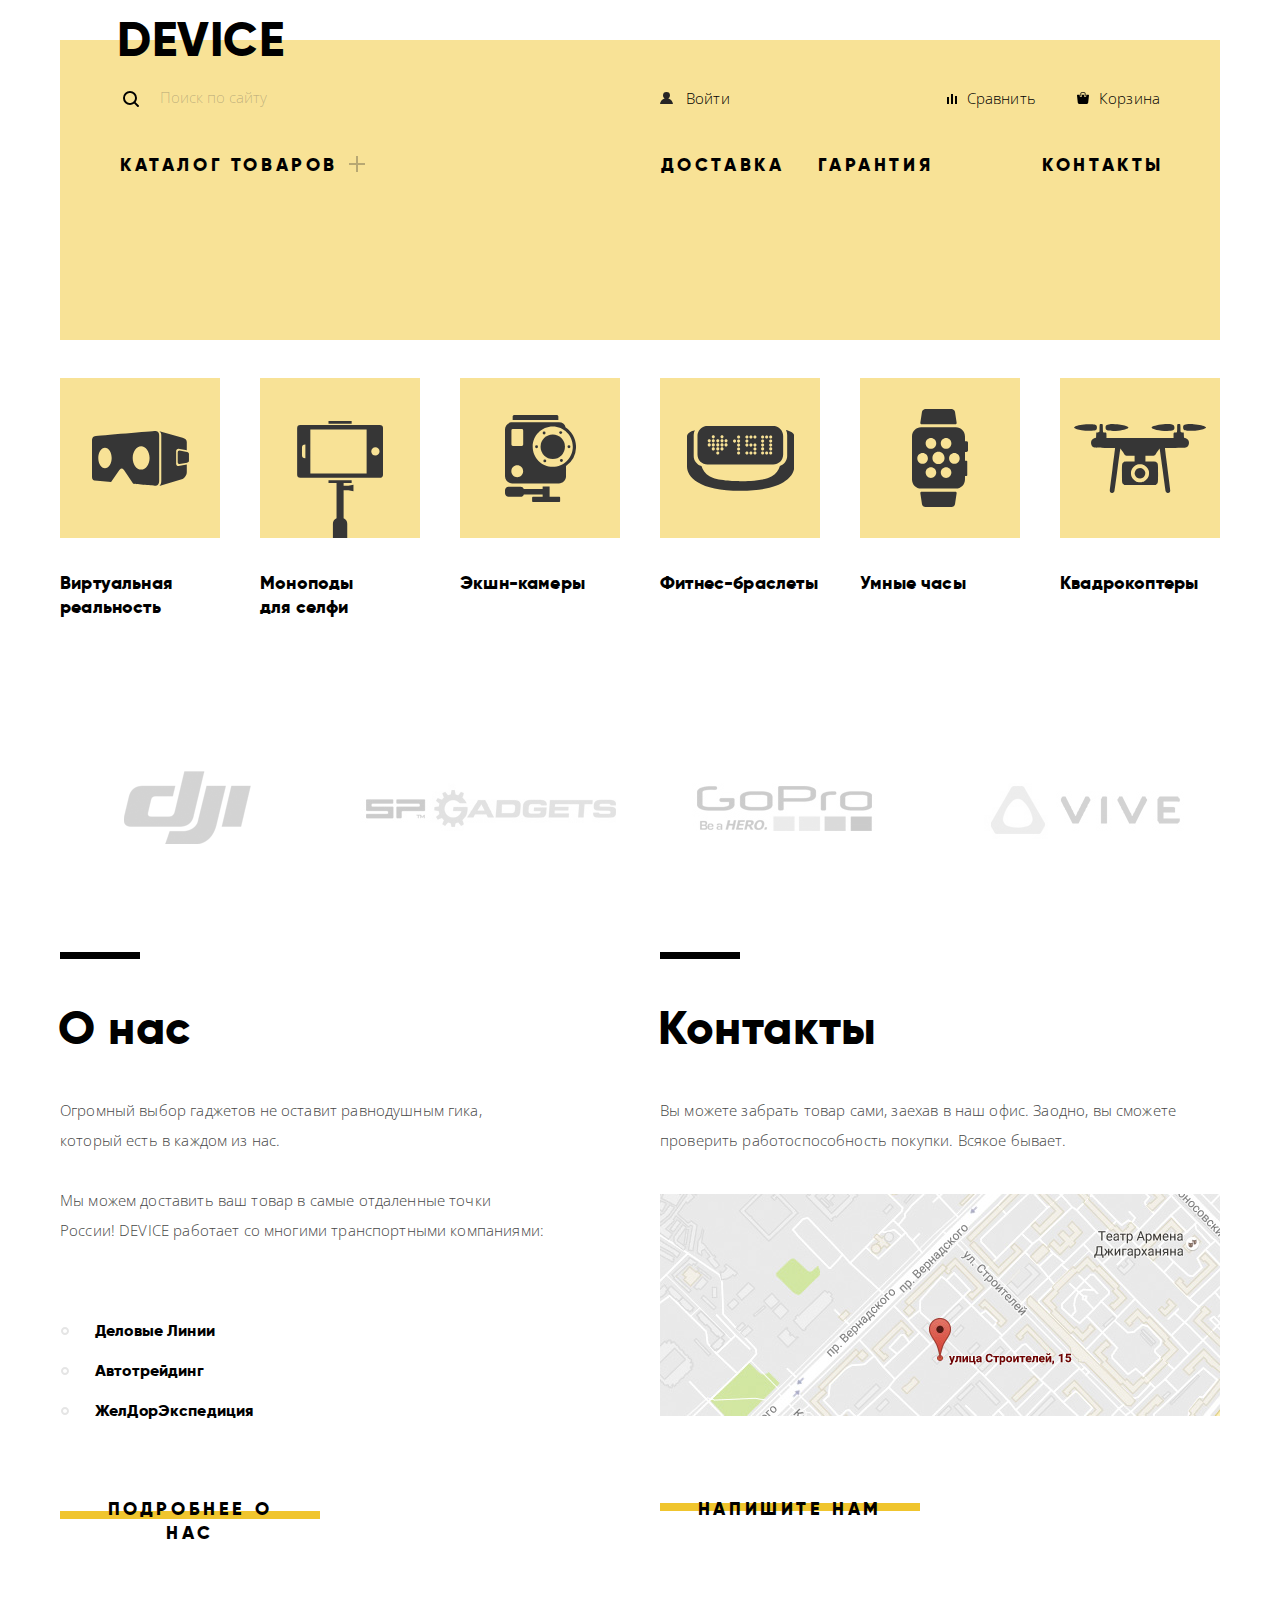
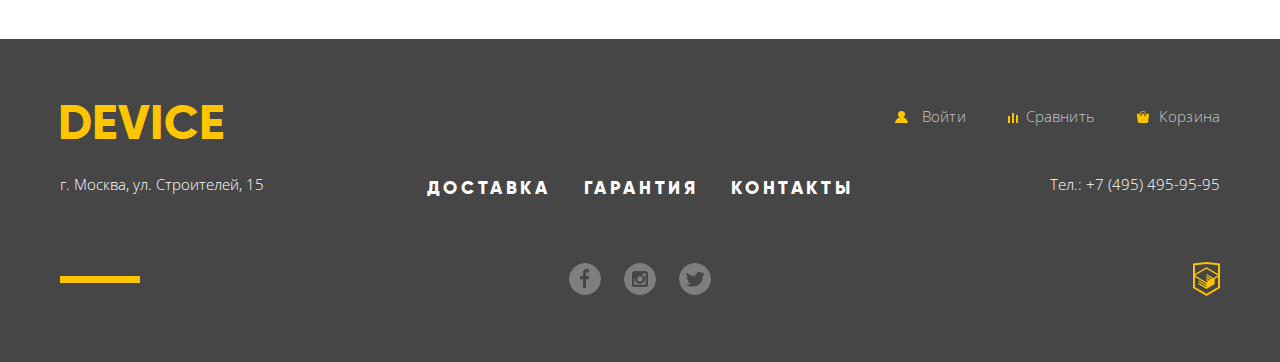
==== index.html @ 7d110e05 "Поправил комментарии + начал писать JS" ====
<!DOCTYPE html>
<html lang="ru">
<head>
	<meta charset="utf-8">
	<title>Интернет-магазин «Девайс»</title>
	<link href="https://fonts.googleapis.com/css?family=Open+Sans:300,400&amp;subset=cyrillic" rel="stylesheet">
	<link rel="stylesheet" href="css/normalize.css">
	<link rel="stylesheet" href="css/style.css">
</head>
<body>

	<header class="main-header container">
		<a class="logo-header">Device</a>
		<div class="user-columns">
			<form class="form-search" action="https://echo.htmlacademy.ru" method="get">
				<input class="user-search" type="text" placeholder="Поиск по сайту">
				<button class="button button-search" type="submit">Найти</button>
			</form>
			<ul class="user-navigation">
				<li><a class="log-in-header" href="#">Войти</a></li>
				<li><a class="compare-header" href="#">Сравнить</a></li>
				<li><a class="cart-header" href="#">Корзина</a></li>
			</ul>
		</div>
		<nav class="main-navigation">
			<ul class="site-navigation">
				<li class="site-navigation-catalog">
					<a class="catalog" href="#">Каталог товаров</a>
					<ul class="catalog-hidden">
						<li>
							<a href="#">Виртуальная реальность</a>
							<a href="inner.html">Моноподы для селфи</a>
							<a href="#">Экшн-камеры</a>
						</li>
						<li>
							<a href="#">Фитнес-браслеты</a>
							<a href="#">Умные часы</a>
						</li>
						<li><a href="#">Квадрокоптеры</a></li>
					</ul>
				</li>
				<li><a href="#">Доставка</a></li>
				<li><a href="#">Гарантия</a></li>
				<li><a href="#">Контакты</a></li>
			</ul>
		</nav>
	</header>

	<main class="container">
		<h1 class="visually-hidden">Интернет магазин «Девайс»</h1>
		<ul class="category-list">
			<li>
				<a class="category-link" href="#">
					<figure class="virtual-reality">
						<figcaption>Виртуальная реальность</figcaption>
					</figure>
				</a>
			</li>
			<li>
				<a class="category-link" href="inner.html">
					<figure class="monopods-for-selfie">
						<figcaption>Моноподы<br> для селфи</figcaption>
					</figure>
				</a>
			</li>
			<li>
				<a class="category-link" href="#">
					<figure class="action-cameras">
						<figcaption>Экшн-камеры</figcaption>
					</figure>
				</a>
			</li>
			<li>
				<a class="category-link" href="#">
					<figure class="fitness-bracelets">
						<figcaption>Фитнес-браслеты</figcaption>
					</figure>
				</a>
			</li>
			<li>
				<a class="category-link" href="#">
					<figure class="smart-watch">
						<figcaption>Умные часы</figcaption>
					</figure>
				</a>
			</li>
			<li>
				<a class="category-link" href="#">
					<figure class="quadcopters">
						<figcaption>Квадрокоптеры</figcaption>
					</figure>
				</a>
			</li>
		</ul>
		<ul class="brands-list">
			<li>
				<a href="https://www.dji.com/ru">
					<img src="img/logo-dji.png" alt="Китайская частная компания DJI" width="260" height="100">
				</a>
			</li>
			<li>
				<a href="http://www.sp-gadgets.com/">
					<img src="img/logo-sp-gadgets.png" alt="Магазин SP Gadgets" width="260" height="100">
				</a>
			</li>
			<li>
				<a href="https://gopro.ru/">
					<img src="img/logo-gopro.png" alt="Fмериканская компания GoPro" width="260" height="100">
				</a>
			</li>
			<li>
				<a href="https://www.vive.com/ru/">
					<img src="img/logo-vive.png" alt="Vive - виртуальная реальность нового поколения" width="260" height="100">
				</a>
			</li>
		</ul>
		<section class="information-us">
			<h2 class="visually-hidden">Информация о нас</h2>
			<section class="about-us">
				<h2>О нас</h2>
				<p>Огромный выбор гаджетов не оставит равнодушным гика, который есть в каждом из нас.</p>
				<p>Мы можем доставить ваш товар в самые отдаленные точки России! DEVICE работает со многими транспортными компаниями:</p>
				<ul class="about-us-list">
					<li>Деловые Линии</li>
					<li>Автотрейдинг</li>
					<li>ЖелДорЭкспедиция</li>
				</ul>
				<a class="button button-yellow button-more-us" href="#">Подробнее о нас</a>
			</section>
			<section class="contacts">
				<h2>Контакты</h2>
				<p>Вы можете забрать товар сами, заехав в наш офис. Заодно, вы сможете проверить работоспособность покупки. Всякое бывает.</p>
				<a class="map-contacts" href="#">
					<img src="img/map.jpg" alt="Офис компании по адресу ул. Строителей 15, Москва" width="560" height="222">
				</a>
				<a class="button button-yellow button-write-us" href="#">Напишите нам</a>
			</section>
		</section>
	</main>

	<footer class="main-footer">
		<div class="container">
			<a class="logo-footer">Device</a>
			<ul class="user-navigation-footer">
				<li><a class="log-in-footer" href="#">Войти</a></li>
				<li><a class="compare-footer" href="#">Сравнить</a></li>
				<li><a class="cart-footer" href="#">Корзина</a></li>
			</ul>
			<address class="address">г. Москва, ул. Строителей, 15</address>
			<ul class="navigation-footer">
				<li><a href="#">Доставка</a></li>
				<li><a href="#">Гарантия</a></li>
				<li><a href="#">Контакты</a></li>
			</ul>
			<a class="phone" href="tel:+74954959595">Тел.: +7 (495) 495-95-95</a>
			<ul class="social-footer">
				<li><a class="social-button social-button-facebook" href="#" target="_blank" aria-label="Фейсбук"></a></li>
				<li><a class="social-button social-button-instagram" href="#" target="_blank" aria-label="Инстаграмм"></a></li>
				<li><a class="social-button social-button-twitter" href="#" target="_blank" aria-label="Твиттер"></a></li>
			</ul>
			<a class="developed-by" href="https://htmlacademy.ru/intensive/htmlcss" aria-label="HTML Academy" target="_blank"></a>
		</div>
	</footer>

	<section class="modal modal-write-us">
		<h2 class="visually-hidden">Форма обратной связи</h2>
		<form class="form-write-us" action="https://echo.htmlacademy.ru" method="post" >
			<p class="name-info">
				<label for="user-name">Ваше имя:</label>
				<input type="text" id="user-name" name="name" placeholder="Имя Фамилия">
			</p>
			<p class="email-info">
				<label for="user-email">Ваш e-mail:</label>
				<input type="email" id="user-email" name="email" placeholder="email@example.com">
			</p>
			<p class="text-info">
				<label for="user-text">Текст письма:</label>
				<textarea id="user-text" name="text" placeholder="В свободной форме"></textarea>
			</p>
			<button class="button button-yellow button-send-us" type="submit">Отправить</button>
			<button class="modal-close" aria-label="Закрыть форму обратной связи" type="button"></button>
		</form>
	</section>

	<section class="modal modal-map">
		<h2 class="visually-hidden">Как до нас добраться</h2>
		<img src="img/map-big.jpg" alt="Офис компании по адресу ул. Строителей 15, Москва" width="960" height="559">
		<button class="modal-close" type="button">Закрыть</button>
	</section>

	<script src="js/script.js"></script>

</body>
</html>
---- css/style.css ----
@font-face {
	font-family: "Gilroy Extra Bold";
	src: url("../font/gilroyextrabold-webfont.woff2") format("woff2"),
		 url("../font/gilroyextrabold-webfont.woff") format("woff");
	font-weight: normal;
	font-style: normal;
}

@font-face {
	font-family: "Gilroy Light";
	src: url("../font/gilroylight-webfont.woff2") format("woff2"),
		 url("../font/gilroylight-webfont.woff") format("woff");
	font-weight: normal;
	font-style: normal;
}

body {
	margin: 0;
	padding: 0;

	font-weight: 300;
	font-size: 15px;
	line-height: 30px;
	font-family: "Open Sans", "Arial", sans-serif;
	letter-spacing: 0.15px;
	color: #464646;

	background-color: #ffffff;
}

a {
	text-decoration: none;
}

img {
	max-width: 100%;
	height: auto;
}

.visually-hidden:not(:focus):not(:active),
input[type="checkbox"].visually-hidden,
input[type="radio"].visually-hidden {
	position: absolute;

	width: 1px;
	height: 1px;
	margin: -1px;
	border: 0;
	padding: 0;

	white-space: nowrap;

	clip-path: inset(100%);
	clip: rect(0 0 0 0);
	overflow: hidden;
}

.button {
	font: inherit;

	border: none;
}

.container {
	width: 1160px;
	margin: 0 auto;
}

/*----------modal-write-us, modal-map------------------------------*/

.modal {
	position: fixed;

	box-shadow: 0 10px 20px rgba(4, 6, 6, .2);
}

.modal-write-us {
	top: 50%;
	left: 50%;

	display: none;
	width: 760px;
	padding: 93px 100px 77px 100px;

	background-color: #ffffff;

	transform: translate(-50%, -50%);
}

.modal-map {
	top: 50%;
	left: 50%;

	display: none;
	width: 960px;
	height: 559px;

	transform: translate(-50%, -50%);
}

.modal-show {
	display: block;
}

.modal-map img {
	display: block;
}

.modal-close {
	position: absolute;
	top: 22px;
	right: 22px;

	width: 55px;
	height: 55px;
	padding: 0;

	font-size: 0;

	border: none;
	border-radius: 50%;
	background-color: #f0c52e;
	cursor: pointer;
	opacity: .5;
}

.modal-close:hover {
	opacity: 1;
}

.modal-close:active {
	opacity: .3;
}

.modal-close::after,
.modal-close::before {
	content: "";
	position: absolute;
	top: 27px;
	left: 12px;

	width: 30px;
	height: 2px;

	background-color: #ffffff;
}

.modal-close::after {
	transform: rotate(45deg);
}

.modal-close::before {
	transform: rotate(-45deg);
}

.form-write-us {
	display: flex;
	justify-content: space-between;
	flex-wrap: wrap;
}

.form-write-us label {
	margin-bottom: 7px;

	font-size: 18px;
	line-height: 24px;
	font-family: "Gilroy Extra Bold", "Arial", sans-serif;
	color: #000000;
}

.form-write-us p {
	display: flex;
	flex-direction: column;
}

.form-write-us input {
	width: 360px;
	padding: 16px 20px;

	box-sizing: border-box;
}

.name-info {
	margin: 0;
	margin-bottom: 33px;
}

.email-info {
	margin: 0;
}

.text-info {
	width: 100%;
	margin: 0;
	margin-bottom: 42px;
}

.form-write-us textarea {
	height: 156px;
	padding: 15px 20px;
	box-sizing: border-box;
}

.form-write-us input,
.form-write-us textarea {
	font: inherit;
	font-weight: 400;
	font-size: 14px;
	line-height: 18px;
	color: rgba(70, 70, 70, 1);

	border: none;
	background-color: #f2f2f2;
}

.form-write-us input::placeholder,
.form-write-us textarea::placeholder { /* Chrome, Firefox, Opera, Safari 10.1+ */
	font-weight: 400;
	color: rgba(70, 70, 70, .4);

	opacity: 1; /* Firefox */
}

.form-write-us input:-ms-input-placeholder,
.form-write-us textarea:-ms-input-placeholder { /* IE 10-11 */
	font-weight: 400;
	color: rgba(70, 70, 70, .4);
}

.form-write-us input::-ms-input-placeholder,
.form-write-us textarea::-ms-input-placeholder { /* Microsoft Edge */
	font-weight: 400;
	color: rgba(70, 70, 70, .4);
}

.button-send-us {
	width: 200px;
	padding: 8px 25px;

	cursor: pointer;
}


/*----------Header------------------------------*/

.main-header {
	position: relative;

	margin-top: 40px;
	margin-bottom: 38px;
    padding: 33px 60px 143px 60px;
	box-sizing: border-box;

	background-color: #f8e296;
}

.logo-header {
	position: absolute;
	left: 57px;
	top: -24px;

	font-size: 48px;
	line-height: 48px;
	font-family: "Gilroy Extra Bold", "Arial", sans-serif;
	letter-spacing: 0.6px;
	text-transform: uppercase;
	color: #000000;
}

.inner-logo-header:hover {
	color: rgba(0, 0, 0, .6);
}

.inner-logo-header:focus {
	color: rgba(0, 0, 0, .3);
}

.user-columns {
	display: flex;
	justify-content: space-between;
	align-items: flex-start;
	margin-bottom: 30px;
}

.user-navigation {
	display: flex;
	align-self: center;
	width: 500px;
	margin: 0;
	padding: 0;

	color: #000000;
	list-style: none;
}

.user-navigation-profile {
	display: flex;
}

.user-navigation a {
	position: relative;

	color: #000000;
}

.user-navigation a:hover {
	opacity: .6;
}

.user-navigation a:active,
.user-navigation a:focus {
	opacity: .3;
}

.user-navigation > li:nth-child(1) {
	margin-right: auto;
}

.user-navigation > li:nth-child(2) {
	margin-right: 41px;
	margin-left: 40px;
}

.log-in-header,
.user-name-header {
	padding-left: 26px;
}

.compare-header {
	padding-left: 20px;
}

.cart-header {
	padding-left: 22px;
}

.log-in-header::before,
.user-name-header::before {
	content: "";
	position: absolute;
	top: 4px;
	left: 0px;

	width: 13px;
	height: 12px;

	background-image: url(../img/icon-user.svg);
	background-repeat: no-repeat;
	background-position: center;
}

.user-name-header::before {
	top: 9px;
}

.compare-header::before {
	content: "";
	position: absolute;
	top: 6px;
	left: 0;

	width: 10px;
	height: 10px;

	background-image: url(../img/icon-compare.svg);
	background-repeat: no-repeat;
	background-position: center;
}

.cart-header::before {
	content: "";
	position: absolute;
	top: 4px;
	left: 0;

	width: 12px;
	height: 12px;

	background-image: url(../img/icon-cart.svg);
	background-repeat: no-repeat;
	background-position: center;
}

.form-search {
	position: relative;

	display: flex;
	min-height: 50px;
}

.form-search::before {
	content: "";
	position: absolute;
	top: 18px;
	left: 3px;

	width: 16px;
	height: 16px;

	background-image: url("../img/icon-search.svg");
	background-repeat: no-repeat;
	background-position: center;
}

.user-search {
	width: 355px;
	padding-left: 40px;
	padding-right: 20px;
	box-sizing: border-box;

	font: inherit;
	color: rgba(70, 70, 70, 1);

	border: none;
	border-bottom: 2px solid #f8e296;
	background-color: transparent;
}

.user-search::placeholder { /* Chrome, Firefox, Opera, Safari 10.1+ */
	color: rgba(70, 70, 70, .3);

	opacity: 1; /* Firefox */
}

.user-search:-ms-input-placeholder { /* IE 10-11 */
	color: rgba(70, 70, 70, .3);
}

.user-search::-ms-input-placeholder { /* Microsoft Edge */
	color: rgba(70, 70, 70, .3);
}

.user-search:hover::placeholder { /* Chrome, Firefox, Opera, Safari 10.1+ */
	color: rgba(70, 70, 70, .6);
}

.user-search:hover:-ms-input-placeholder { /* IE 10-11 */
	color: rgba(70, 70, 70, .6);
}

.user-search:hover::-ms-input-placeholder { /* Microsoft Edge */
	color: rgba(70, 70, 70, .6);
}

.button-search {
	display: none;
	padding: 8px 19px;

	color: #000000;

	background-color: transparent;
	border: 2px solid #000000;
	cursor: pointer;
}

.button-search:hover {
	color: #ffffff;

	background-color: #000000;
}

.button-search:focus {
	color: rgba(255, 255, 255, .3);

	background-color: #000000;
}

.button-search:active {
	display: block;
}

.user-search:focus {
	border-bottom: 2px solid #000000;
	outline: none;
}

.user-search:focus + .button-search {
	display: block;
}

.user-navigation .log-out-header {
	margin-left: 15px;

	color: rgba(0, 0, 0, .3);
}

/*	В стайл-гайде небыло описания взаимодействия с этой кнопкой.
Сам добавил. Уверен, в боевой ситуации дизайнер поддержал бы.	*/

.user-navigation .log-out-header:hover {
	color: rgba(0, 0, 0, .6);
}

.user-navigation .log-out-header:focus {
	color: rgba(0, 0, 0, .1);
}

.button-yellow {
	position: relative;

	font-size: 18px;
	line-height: 24px;
	font-family: "Gilroy Extra Bold", "Arial", sans-serif;
	color: #000000;
	letter-spacing: 3.6px;
	text-transform: uppercase;
	text-align: center;

	background-color: transparent;
}

.button-yellow::before {
	content: "";
	position: absolute;
	top: 35%;
	left: 0;
	z-index: -1;

	width: 100%;
	height: 8px;

	background-color: #f0c52e;

	transition: .3s;
}

.button-yellow:hover::before {
	top: 0;

	height: 100%;
}

.button-yellow:active {
	color: rgba(0, 0, 0, .3);
}

.site-navigation {
	display: flex;
	margin: 0;
	padding: 0;

	font-size: 18px;
	line-height: 24px;
	font-family: "Gilroy Extra Bold", "Arial", sans-serif;
	letter-spacing: 3.6px;
	text-transform: uppercase;
	color: #000000;
	list-style: none;
}

.button-more-us,
.button-write-us {
	display: block;
	width: 220px;
	padding: 8px 20px;
}

.site-navigation > li:nth-child(1) {
	margin-right: auto;
	padding-bottom: 20px;
}

.site-navigation > li:nth-child(2) {
	margin-right: 34px;
}

.site-navigation > li:nth-child(3) {
	margin-right: 109px;
}

.site-navigation .catalog {
	position: relative;

	padding-right: 35px;
}

.site-navigation .catalog::after {
	content: "";
	position: absolute;
	top: 1px;
	right: 8px;

	width: 16px;
	height: 16px;

	background-image: url(../img/icon-plus.svg);
	background-repeat: no-repeat;
	background-position: center;
	opacity: .3;
}

.site-navigation > li:nth-child(4) {
	margin-right: -4px;
}

.site-navigation a {
	color: #000000;
}

.site-navigation a:hover {
	color: rgba(0, 0, 0, .6);
}

.site-navigation a:active,
.site-navigation a:focus {
	color: rgba(0, 0, 0, .3);
}

.catalog-hidden {
	position: absolute;
	right: 0;
	left: 0;
	bottom: 0;
	z-index: 1;

	display: none;
	flex-wrap: wrap;
	margin: 0;
	padding: 0;
	padding-left: 60px;
	padding-right: 60px;
	padding-bottom: 35px;

	font-weight: 300;
	font-size: 15px;
	line-height: 36px;
	font-family: "Open Sans", "Arial", sans-serif;
	text-transform: none;
	letter-spacing: 0.15px;
	color: #000000;
	list-style: none;
}

.site-navigation-catalog:hover .catalog-hidden {
	display: flex;

	background-color: #f7e296;
}

.catalog-hidden a {
	color: #000000;
}

.catalog-hidden a:hover {
	color: rgba(0, 0, 0, .6);
}

.catalog-hidden .catalog-current:hover {
	color: inherit;
}

.catalog-hidden a:focus {
	color: rgba(0, 0, 0, .3);
}

.catalog-hidden > li {
	display: flex;
	flex-direction: column;
}

.catalog-hidden > li:not(:last-child) {
	margin-right: 60px;
}

.catalog-hidden > li:nth-child(2) {
	margin-right: 75px;
}

.inner-page .main-header {
	padding-bottom: 29px;
}

.inner-page .catalog-hidden {
	bottom: -114px;
}

/*----------Footer------------------------------*/

.main-footer {
	padding-top: 62px;
	padding-bottom: 57px;

	background-color: #464646;
}

.main-footer .container {
	display: flex;
	justify-content: space-between;
	flex-wrap: wrap;
}

.logo-footer {
	position: relative;
	top: -2px;
	left: -2px;

	margin-bottom: 20px;

	font-size: 48px;
	line-height: 48px;
	font-family: "Gilroy Extra Bold", "Arial", sans-serif;
	letter-spacing: 0.48px;
	text-transform: uppercase;
	color: #ffc600;
}

.inner-logo-footer:hover {
	color: rgba(255, 198, 0, .6);
}

.inner-logo-footer:focus {
	color: rgba(255, 198, 0, .3);
}

.address {
	width: 340px;
	margin-bottom: 54px;

	font-style: normal;
	letter-spacing: normal;
	color: #ffffff;
}

.navigation-footer {
	display: flex;
	align-items: flex-end;
	justify-content: center;
	flex-wrap: wrap;
	width: 470px;
	margin: 0;
	padding: 0;
	margin-bottom: 53px;

	font-size: 18px;
	line-height: 24px;
	font-family: "Gilroy Extra Bold", "Arial", sans-serif;
	letter-spacing: 3.6px;
	text-transform: uppercase;
	color: #ffffff;
	list-style: none;
}

.navigation-footer > li:not(:last-child) {
	margin-right: 33px;
}

.navigation-footer a {
	color: #ffffff;
}

.navigation-footer a:hover {
	color: rgba(255, 255, 255, .6);
}

.navigation-footer a:focus {
	color: rgba(255, 255, 255, .3);
}

.user-navigation-footer {
	display: flex;
	justify-content: flex-end;
	flex-wrap: wrap;
	width: 950px;
	margin: 0;
	padding: 0;

	color: rgba(255, 255, 255, .7);
	list-style: none;
}

.log-in-footer,
.user-name-footer {
	padding-left: 27px;
}

.compare-footer {
	padding-left: 18px;
}

.cart-footer {
	padding-left: 22px;
}

.log-in-footer::before,
.user-name-footer::before {
	content: "";
	position: absolute;
	top: 5px;
	left: 0px;

	width: 13px;
	height: 12px;

	background-image: url(../img/icon-user-footer.svg);
	background-repeat: no-repeat;
	background-position: center;
}

.compare-footer::before {
	content: "";
	position: absolute;
	top: 7px;
	left: 0;

	width: 10px;
	height: 10px;

	background-image: url(../img/icon-compare-footer.svg);
	background-repeat: no-repeat;
	background-position: center;
}

.cart-footer::before {
	content: "";
	position: absolute;
	top: 5px;
	left: 0;

	width: 12px;
	height: 12px;

	background-image: url(../img/icon-cart-footer.svg);
	background-repeat: no-repeat;
	background-position: center;
}

.user-navigation-footer a {
	position: relative;

	color: rgba(255, 255, 255, .7);
}

.user-navigation-footer a:hover {
	color: rgba(255, 255, 255, 1);
}

.user-navigation-footer a:hover::before {
	opacity: .6;
}

.user-navigation-footer a:active,
.user-navigation-footer a:focus {
	opacity: .3;
}

.user-navigation-footer .log-out-footer {
	margin-left: 15px;

	color: rgba(255, 255, 255, .3);
}

.user-navigation-footer > li:not(:last-child) {
	margin-right: 42px;
}

/*	В стайл-гайде небыло описания взаимодействия с этой кнопкой.
Сам добавил. Уверен, в боевой ситуации дизайнер поддержал бы.	*/

.user-navigation-footer .log-out-footer:hover {
	color: rgba(255, 255, 255, .6);
}

.user-navigation-footer .log-out-footer:focus {
	color: rgba(255, 255, 255, .1);
}

.phone {
	width: 340px;

	text-align: right;
	letter-spacing: normal;
	color: #ffffff;
}

.social-line-footer {
	position: relative;

	display: flex;
	align-items: center;
}

.main-footer .container::after {
	content: "";

	align-self: center;
	order: 1;

	width: 80px;
	height: 7px;

	background-color: #ffc600;
}

.social-footer {
	display: flex;
	flex-wrap: wrap;
	order: 2;
	width: 142px;
	margin: 0;
	padding: 0;
	margin-top: 10px;

	list-style: none;
}

.social-footer > li {
	margin-bottom: 10px;
}

.social-footer > li:not(:nth-child(3n)) {
	margin-right: 23px;
}

.social-button {
	display: block;
	width: 32px;
	height: 32px;

	background-repeat: no-repeat;
	border-radius: 50%;
	opacity: .3;
}

.social-button-facebook {
	background-image: url(../img/icon-facebook.svg);
}

.social-button-instagram {
	background-image: url(../img/icon-instagram.svg);
}

.social-button-twitter {
	background-image: url(../img/icon-twitter.svg);
}

.social-button:hover {
	opacity: .6;
}

.social-button:focus {
	border-radius: 50%;
	opacity: .1;
}

.developed-by {
	display: block;
	order: 2;
	width: 80px;

	background-image: url(../img/icon-logo-html.svg);
	background-repeat: no-repeat;
	background-position: right center;
}

.developed-by:hover {
	opacity: .6;
}

.developed-by:focus {
	opacity: .3;
}

/*----------Main------------------------------*/

.information-us {
	display: flex;
	justify-content: space-between;
	padding-bottom: 86px;
}

.page-title {
	margin: 0;
	margin-bottom: 23px;
	margin-left: 59px;
	margin-right: 59px;

	font-size: 47px;
	line-height: 48px;
	font-family: "Gilroy Extra Bold", "Arial", sans-serif;
	letter-spacing: 0.65px;
	color: #000000;
}

.breadcrumbs {
	display: flex;
	flex-wrap: wrap;
	margin: 0;
	padding: 0;
	margin-bottom: 45px;
	margin-left: 60px;
	margin-right: 60px;

	font-size: 14px;
	line-height: 24px;
	font-family: "Open Sans", "Arial", sans-serif;
	letter-spacing: 0.14px;
	color: rgba(0, 0, 0, .3);
	list-style: none;
}

.breadcrumbs > li:not(:last-child) {
	position: relative;

	margin-right: 37px;
}

.breadcrumbs > li:not(:last-child)::after {
	content: "";
	position: absolute;
	top: 9px;
	right: -19px;

	width: 4px;
	height: 4px;

	border-top: 1px solid rgb(22, 22, 22);
	border-right: 1px solid rgb(22, 22, 22);

	transform: rotate(45deg);
}

.breadcrumbs a {
	color: rgba(0, 0, 0, .3);
}

.breadcrumbs a:hover {
	color: rgba(0, 0, 0, .6);
}

.breadcrumbs a:focus {
	color: rgba(0, 0, 0, .1);
}

.catalog-columns {
	display: flex;
	justify-content: space-between;
}

.filter {
	width: 200px;
	margin-left: 59px;
}

.catalog-items {
	width: 760px;
}

.information-us h2 {
	font-size: 47px;
	line-height: 48px;
	font-family: "Gilroy Extra Bold", "Arial", sans-serif;
	letter-spacing: 0.6px;
	color: #000000;
}

.about-us {
	width: 485px;
}

.about-us > h2,
.contacts > h2 {
	position: relative;
	left: -2px;

	margin: 0;
	margin-bottom: 42px;
}

.about-us > h2::before,
.contacts > h2::before {
	content: "";
	position: absolute;
	top: -53px;
	left: 2px;

	width: 80px;
	height: 7px;

	background-color: #000000;
}

.about-us > p {
	margin: 0;
	margin-bottom: 30px;
}

.about-us-list {
	margin: 0;
	padding: 0;
	margin: 66px 0 58px 35px;

	font-size: 16px;
	line-height: 40px;
	font-family: "Gilroy Extra Bold", "Arial", sans-serif;
	color: #000000;
	list-style: none;
}

.about-us-list > li {
	position: relative;
}

.about-us-list > li::before {
	content: "";
	position: absolute;
	top: 16px;
	left: -34px;

	width: 8px;
	height: 8px;

	background-image: url(../img/icon-list-type.svg);
	background-repeat: no-repeat;
	background-position: center;
}

.about-us-list a {
	color: #000000;
}

.about-us-list a:hover {
	color: rgba(0, 0, 0, .6);
}

.about-us-list a:focus {
	color: rgba(0, 0, 0, .3);
}

.contacts {
	width: 560px;
}

.contacts > p {
	margin: 0;
	margin-bottom: 39px;
}


.map-contacts {
	display: block;
	margin-bottom: 64px;
}

.filter-color {
	position: relative;

	margin: 0;
	padding: 0;
	margin-bottom: 43px;

	border: none;
}

.filter-color ul {
	margin: 0;
	padding: 0;
	margin-left: -1px;

	list-style: none;
}

.filter-input + label {
	position: relative;

	cursor: pointer;
	user-select: none;
}

.filter-input:focus + label::before {
	outline: thin dotted;
	outline: 5px auto -webkit-focus-ring-color;
}

.filter-input-checkbox + label::before {
	content: "";
	position: absolute;
	top: -2px;
	left: 0px;

	width: 27px;
	height: 23px;

	background-image: url(../img/icon-checkbox-off.svg);
	background-repeat: no-repeat;
	background-position: left center;
}

.filter-input-checkbox:hover + label::before {
	opacity: .6;
}

.filter-input-checkbox:checked + label::before {
	background-image: url(../img/icon-checkbox-on.svg);
}

.filter-input-checkbox:active + label::before {
	background-image: url(../img/icon-checkbox-on.svg);
	opacity: 1;
}

.filter-input-radio + label::before {
	content: "";
	position: absolute;
	top: -4px;
	left: -1px;

	width: 25px;
	height: 25px;
	box-sizing: border-box;

	border: 4px solid #000000;
	border-radius: 50%;
}

.filter-input-radio + label::after {
	content: "";
	position: absolute;
	top: 4px;
	left: 7px;

	width: 9px;
	height: 9px;

	border-radius: 50%;
}

.filter-input-radio:checked + label::after {
	background-color: #000000;
	opacity: 1;
}

.filter-input-radio:hover + label::before,
.filter-input-radio:hover + label::after {
	opacity: .6;
}

.filter-input-radio:active + label::before {
	opacity: 1;
}

.filter-input-radio:active + label::after {
	background-color: #000000;
	opacity: 1;
}

.filter-input:disabled + label::before {
	opacity: .25;
}

.filter-input:disabled + label {
	color: #a6a6a6;
}

.filter-bluetooth {
	position: relative;
	margin: 0;
	padding: 0;
	margin-bottom: 32px;

	border: none;
}

.filter-bluetooth ul {
	margin: 0;
	padding: 0;

	list-style: none;
}

.filter-color legend,
.filter-bluetooth legend {
	margin-bottom: 18px;

	font-size: 18px;
	line-height: 24px;
	font-family: "Gilroy Extra Bold", "Arial", sans-serif;
	letter-spacing: 0.18px;
	color: #000000;
}

.filter-color label,
.filter-bluetooth label {
	padding-left: 40px;

	font-size: 14px;
	line-height: 40px;
	letter-spacing: 0.18px;
	color: #000000;
}

.filter-color::before,
.filter-bluetooth::before {
	content: "";
	position: absolute;
	top: -12px;

	width: 100%;
	height: 2px;

	background-color: #000000;
}

.button-show-filter {
	width: 100%;
	padding: 8px 0;

	cursor: pointer;
}

.catalog-list {
	display: flex;
	flex-wrap: wrap;
	margin: 0;
	padding: 0;

	list-style: none;
}

.catalog-list > li {
	position: relative;

	width: 360px;
	margin-right: 40px;
	margin-bottom: 46px;
}

.catalog-list > li:nth-child(2n) {
	margin-right: 0;
}

.catalog-details {
	display: flex;
	justify-content: space-between;
	margin: 0;
}

.catalog-details a {
	width: 260px;

	font-size: 18px;
	line-height: 24px;
	font-family: "Gilroy Extra Bold", "Arial", sans-serif;
	letter-spacing: 0.18px;
	color: #000000;
}

.catalog-details span {
	font-size: 16px;
	line-height: 24px;
	font-family: "Gilroy Light", "Arial", sans-serif;
	letter-spacing: 0.16px;
	color: #464646;
	text-align: right;
}

.catalog-item-image {
	position: relative;

	margin: 0;
	margin-bottom: 32px;
}

.catalog-list .new-product::before {
	content: "new";
	position: absolute;
	top: 28px;
	right: 28px;
	z-index: 2;

	width: 60px;
	height: 60px;

	font-size: 14px;
	line-height: 60px;
	font-family: "Gilroy Extra Bold", "Arial", sans-serif;
	letter-spacing: 0.25px;
	text-transform: uppercase;
	color: rgba(0, 0, 0, .2);
	text-align: center;

	border: 2px solid rgba(0, 0, 0, .1);
	border-radius: 50%;
}

.catalog-item-image img {
	display: block;
}

.catalog-item-hover {
	position: absolute;
	top: 0;

	display: none;
	flex-direction: column;
	align-items: center;

	width: 100%;
	height: 100%;
	box-sizing: border-box;

	text-align: center;

	background-color: rgba(238, 238, 238, .7);
}

.catalog-item-image:hover .catalog-item-hover {
	display: flex;
}

.button-to-cart {
	z-index: 1;

	width: 200px;
	margin-top: 171px;
	margin-bottom: 5px;
	padding: 8px 30px;

	cursor: pointer;
}

.add-compare {
	padding: 0;

	font-size: 13px;
	line-height: 36px;
	letter-spacing: 0.13px;
	color: rgba(0, 0, 0, .5);

	background-color: transparent;
	cursor: pointer;
}

.add-compare:hover {
	color: rgba(0, 0, 0, 1);
}

.add-compare:active {
	color: rgba(0, 0, 0, .2);
}

.add-compare:focus {
	outline: none;
}

.category-list {
	display: flex;
	flex-wrap: wrap;
	margin: 0;
	padding: 0;
	margin-bottom: 100px;
}

.category-list > li {
	margin-right: 40px;
	margin-bottom: 40px;

	list-style: none;
}

.category-list > li:nth-child(6n) {
	margin-right: 0;
}

.category-link figure {
	position: relative;

	display: flex;
	flex-direction: column;
	width: 160px;
	margin: 0;
}

.category-link figcaption {
	font-size: 18px;
	line-height: 24px;
	font-family: "Gilroy Extra Bold", "Arial", sans-serif;
	letter-spacing: 0.18px;
	color: #000000;
}

.category-link figure::before {
	content: "";
	position: relative;

	width: 160px;
	height: 160px;
	margin-bottom: 33px;

	background-color: #f8e296;
}

.category-link figure::after {
	content: "";
	position: absolute;

	width: 160px;
	height: 160px;

	background-repeat: no-repeat;
	background-position: center;
}

.category-list .virtual-reality::after {
	background-image: url(../img/icon-virtual-reality.svg);
}

.category-list .monopods-for-selfie::after {
	background-image: url(../img/icon-monopods-for-selfie.svg);
	background-position: center bottom;
}

.category-list .action-cameras::after {
	background-image: url(../img/icon-action-cameras.svg);
}

.category-list .fitness-bracelets::after {
	background-image: url(../img/icon-fitness-bracelets.svg);
}

.category-list .smart-watch::after {
	background-image: url(../img/icon-smart-watch.svg);
}

.category-list .quadcopters::after {
	background-image: url(../img/icon-quadcopters.svg);
}

.category-link:hover figure::before {
	background-color: #f0c52e;
}

.category-link:active figure::before {
	background-color: #f0c52e;
}

.category-link:active figcaption,
.category-link:active figure::after {
	opacity: .3;
}

.brands-list {
	display: flex;
	flex-wrap: wrap;
	margin: 0;
	padding: 0;
	margin-bottom: 126px;
}

.brands-list > li {
	margin-right: 40px;
	margin-bottom: 20px;

	list-style: none;
}

.brands-list > li:nth-child(4n) {
	margin-right: 0;
}

.brands-list a {
	display: block;
}

.brands-list img {
	display: block;

	filter: saturate(0);
	opacity: .2;

	transition: .3s;
}

.brands-list img:hover {
	filter: saturate(1);
	opacity: 1;
}
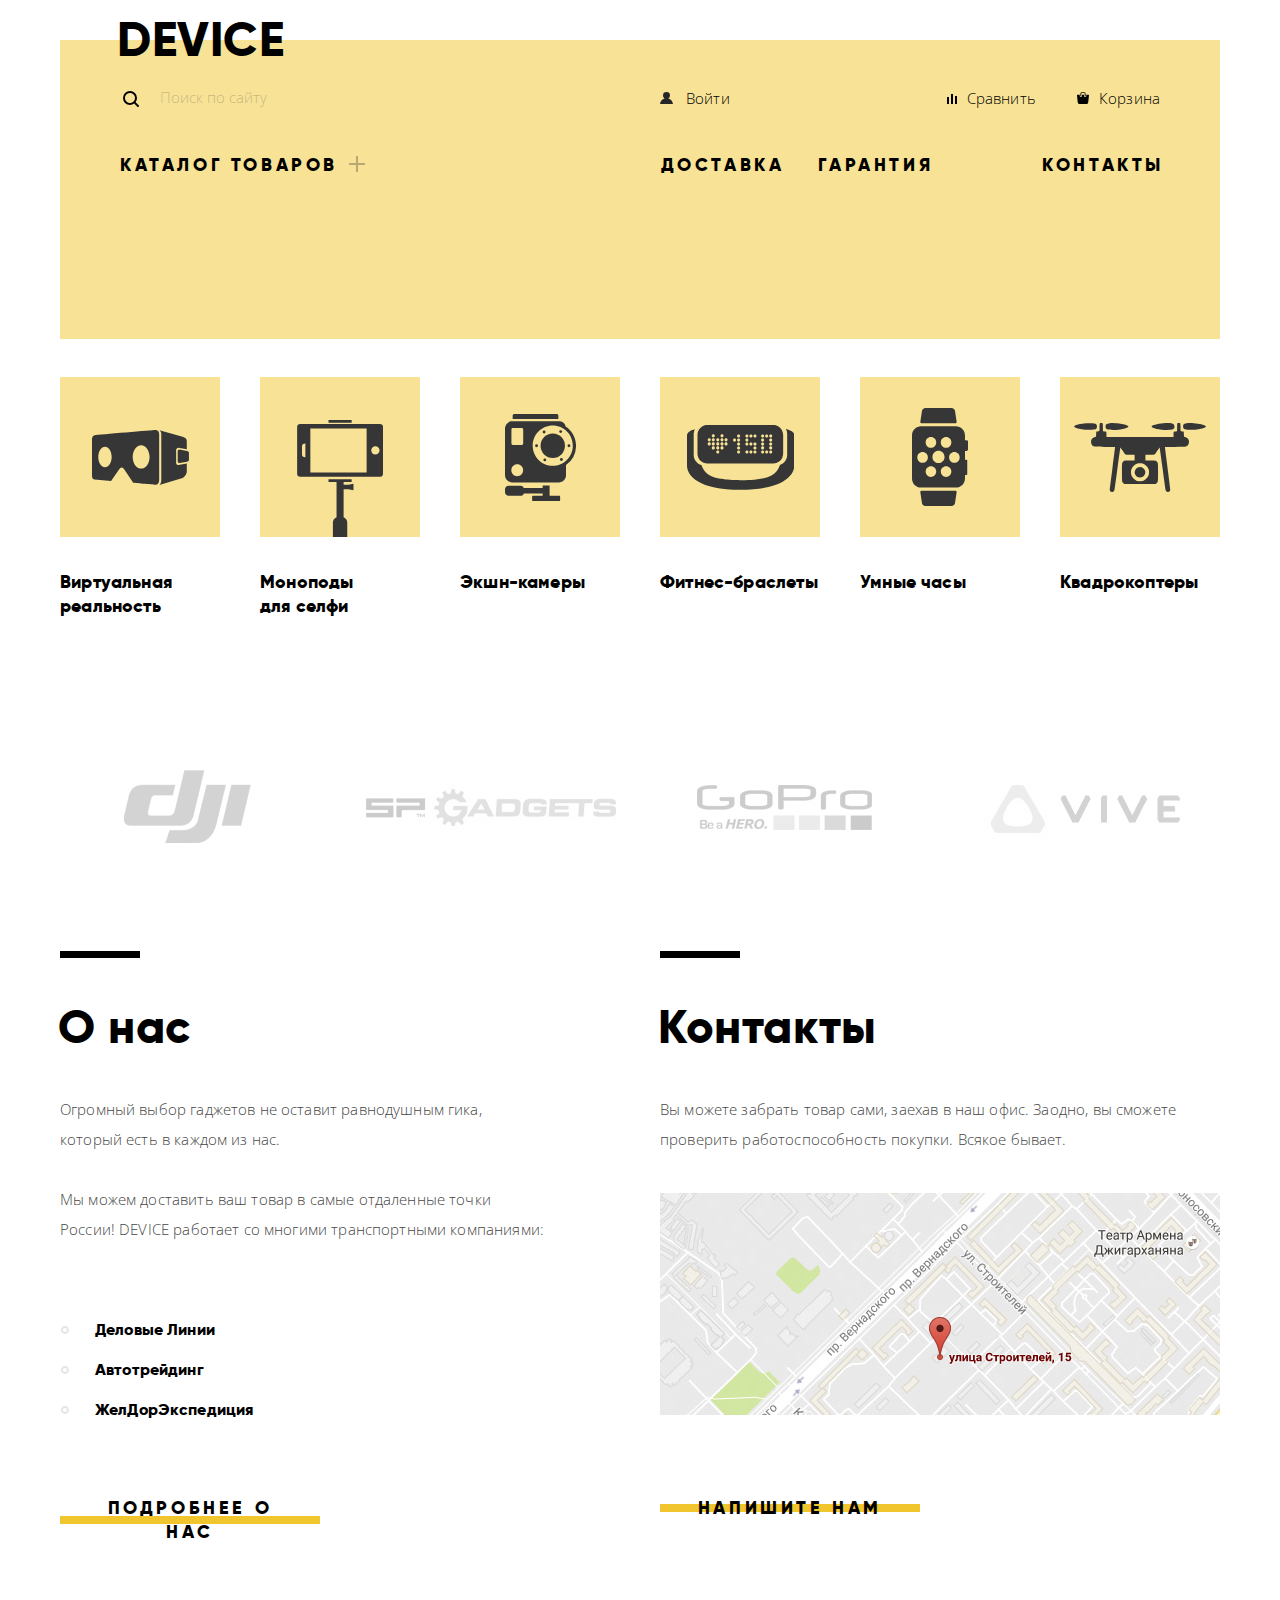
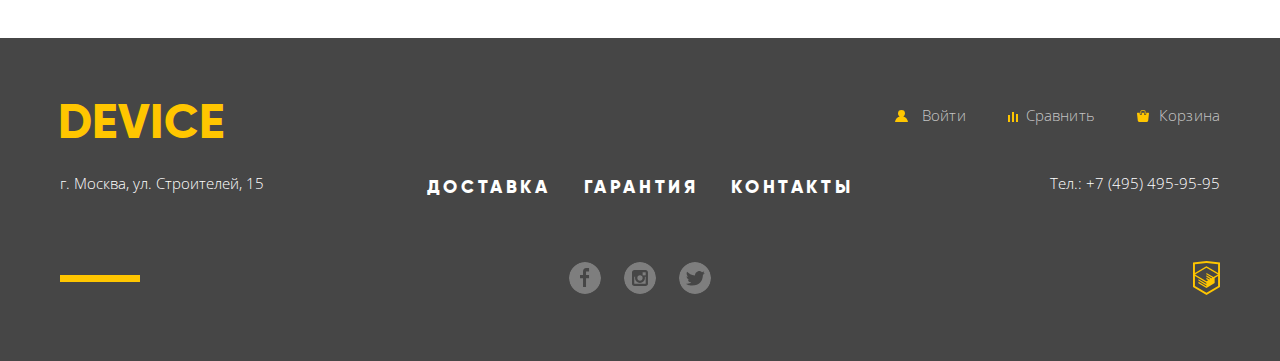
==== commit c95c437b: "Поправил работу открывающегося списка каталога" ====
--- a/index.html
+++ b/index.html
@@ -26,18 +26,20 @@
 			<ul class="site-navigation">
 				<li class="site-navigation-catalog">
 					<a class="catalog" href="#">Каталог товаров</a>
-					<ul class="catalog-hidden">
-						<li>
-							<a href="#">Виртуальная реальность</a>
-							<a href="inner.html">Моноподы для селфи</a>
-							<a href="#">Экшн-камеры</a>
-						</li>
-						<li>
-							<a href="#">Фитнес-браслеты</a>
-							<a href="#">Умные часы</a>
-						</li>
-						<li><a href="#">Квадрокоптеры</a></li>
-					</ul>
+					<div class="catalog-hidden">
+						<ul>
+							<li><a href="#">Виртуальная реальность</a></li>
+							<li><a href="inner.html">Моноподы для селфи</a></li>
+							<li><a href="#">Экшн-камеры</a></li>
+						</ul>
+						<ul>
+							<li><a href="#">Фитнес-браслеты</a></li>
+							<li><a href="#">Умные часы</a></li>
+						</ul>
+						<ul>
+							<li><a href="#">Квадрокоптеры</a></li>
+						</ul>
+					</div>
 				</li>
 				<li><a href="#">Доставка</a></li>
 				<li><a href="#">Гарантия</a></li>
@@ -152,7 +154,7 @@
 				<li><a href="#">Гарантия</a></li>
 				<li><a href="#">Контакты</a></li>
 			</ul>
-			<a class="phone" href="tel:+74954959595">Тел.: +7 (495) 495-95-95</a>
+			<p class="phone">Тел.: <a href="tel:+74954959595">+7 (495) 495-95-95</a></p>
 			<ul class="social-footer">
 				<li><a class="social-button social-button-facebook" href="#" target="_blank" aria-label="Фейсбук"></a></li>
 				<li><a class="social-button social-button-instagram" href="#" target="_blank" aria-label="Инстаграмм"></a></li>
@@ -184,7 +186,8 @@
 
 	<section class="modal modal-map">
 		<h2 class="visually-hidden">Как до нас добраться</h2>
-		<img src="img/map-big.jpg" alt="Офис компании по адресу ул. Строителей 15, Москва" width="960" height="559">
+		<iframe src="https://yandex.ru/map-widget/v1/?um=constructor%3A67c82118b49b0bc0ec43b7bfe97103afee9aa86b0dab3c9fcd46d0414999b90f&amp;source=constructor" width="960" height="560" frameborder="0"></iframe>
+		<p><img src="img/map-big.jpg" alt="Офис компании по адресу ул. Строителей 15, Москва" width="960" height="560"></p>
 		<button class="modal-close" type="button">Закрыть</button>
 	</section>
 
--- a/css/style.css
+++ b/css/style.css
@@ -79,12 +79,14 @@
 	left: 50%;
 
 	display: none;
-	width: 760px;
+	width: 960px;
+	height: 553px;
 	padding: 93px 100px 77px 100px;
+	margin-top: -276px;
+	margin-left: -480px;
+	box-sizing: border-box;
 
 	background-color: #ffffff;
-
-	transform: translate(-50%, -50%);
 }
 
 .modal-map {
@@ -93,23 +95,49 @@
 
 	display: none;
 	width: 960px;
-	height: 559px;
-
-	transform: translate(-50%, -50%);
+	height: 560px;
+	margin-top: -280px;
+	margin-left: -480px;
+	box-sizing: border-box;
+}
+
+.modal-map p {
+	position: absolute;
+	top: 0;
+	left: 0;
+	z-index: 1;
+
+	margin: 0;
+}
+
+.modal-map img {
+	display: block;
+}
+
+.modal-map iframe {
+	position: relative;
+	z-index: 2;
+
+	border: none;
 }
 
 .modal-show {
 	display: block;
-}
-
-.modal-map img {
-	display: block;
+
+	animation-name: bounce;
+	animation-duration: .5s;
+}
+
+.modal-error {
+	animation-name: shake;
+	animation-duration: .5s;
 }
 
 .modal-close {
 	position: absolute;
 	top: 22px;
 	right: 22px;
+	z-index: 2;
 
 	width: 55px;
 	height: 55px;
@@ -240,6 +268,40 @@
 	cursor: pointer;
 }
 
+@keyframes bounce {
+	0% {
+		transform: translateY(-2000px);
+	}
+	70% {
+		transform: translateY(30px);
+	}
+	90% {
+		transform: translateY(-10px);
+	}
+	100% {
+		transform: translateY(0);
+	}
+}
+
+@keyframes shake {
+	0%,
+	100% {
+		transform: translateX(0);
+	}
+	10%,
+	30%,
+	50%,
+	70%,
+	90% {
+		transform: translateX(-10px);
+	}
+	20%,
+	40%,
+	60%,
+	80% {
+		transform: translateX(10px);
+	}
+}
 
 /*----------Header------------------------------*/
 
@@ -248,7 +310,7 @@
 
 	margin-top: 40px;
 	margin-bottom: 38px;
-    padding: 33px 60px 143px 60px;
+    padding: 33px 60px 142px 60px;
 	box-sizing: border-box;
 
 	background-color: #f8e296;
@@ -271,7 +333,7 @@
 	color: rgba(0, 0, 0, .6);
 }
 
-.inner-logo-header:focus {
+.inner-logo-header:active {
 	color: rgba(0, 0, 0, .3);
 }
 
@@ -307,8 +369,7 @@
 	opacity: .6;
 }
 
-.user-navigation a:active,
-.user-navigation a:focus {
+.user-navigation a:active {
 	opacity: .3;
 }
 
@@ -459,7 +520,7 @@
 	background-color: #000000;
 }
 
-.button-search:focus {
+.button-search:active {
 	color: rgba(255, 255, 255, .3);
 
 	background-color: #000000;
@@ -469,7 +530,8 @@
 	display: block;
 }
 
-.user-search:focus {
+.user-search:focus,
+.user-search:active {
 	border-bottom: 2px solid #000000;
 	outline: none;
 }
@@ -488,11 +550,11 @@
 Сам добавил. Уверен, в боевой ситуации дизайнер поддержал бы.	*/
 
 .user-navigation .log-out-header:hover {
-	color: rgba(0, 0, 0, .6);
-}
-
-.user-navigation .log-out-header:focus {
-	color: rgba(0, 0, 0, .1);
+	color: rgba(0, 0, 0, .7);
+}
+
+.user-navigation .log-out-header:active {
+	color: rgba(0, 0, 0, .2);
 }
 
 .button-yellow {
@@ -512,12 +574,15 @@
 .button-yellow::before {
 	content: "";
 	position: absolute;
-	top: 35%;
+	top: 0;
+	right: 0;
+	bottom: 0;
 	left: 0;
 	z-index: -1;
 
 	width: 100%;
 	height: 8px;
+	margin: auto;
 
 	background-color: #f0c52e;
 
@@ -525,8 +590,6 @@
 }
 
 .button-yellow:hover::before {
-	top: 0;
-
 	height: 100%;
 }
 
@@ -535,6 +598,8 @@
 }
 
 .site-navigation {
+	position: relative;
+
 	display: flex;
 	margin: 0;
 	padding: 0;
@@ -601,25 +666,26 @@
 	color: rgba(0, 0, 0, .6);
 }
 
-.site-navigation a:active,
-.site-navigation a:focus {
+.site-navigation a:active {
 	color: rgba(0, 0, 0, .3);
 }
 
 .catalog-hidden {
 	position: absolute;
+	top: 44px;
 	right: 0;
 	left: 0;
-	bottom: 0;
 	z-index: 1;
 
 	display: none;
 	flex-wrap: wrap;
+	width: 100%;
 	margin: 0;
 	padding: 0;
 	padding-left: 60px;
 	padding-right: 60px;
-	padding-bottom: 35px;
+	padding-bottom: 14px;
+	margin-left: -60px;
 
 	font-weight: 300;
 	font-size: 15px;
@@ -649,29 +715,29 @@
 	color: inherit;
 }
 
-.catalog-hidden a:focus {
+.catalog-hidden a:active {
 	color: rgba(0, 0, 0, .3);
 }
 
-.catalog-hidden > li {
+.catalog-hidden > ul {
 	display: flex;
 	flex-direction: column;
-}
-
-.catalog-hidden > li:not(:last-child) {
+	padding: 0;
+	margin-bottom: 20px;
+
+	list-style: none;
+}
+
+.catalog-hidden > ul:not(:last-child) {
 	margin-right: 60px;
 }
 
-.catalog-hidden > li:nth-child(2) {
+.catalog-hidden > ul:nth-child(2) {
 	margin-right: 75px;
 }
 
 .inner-page .main-header {
 	padding-bottom: 29px;
-}
-
-.inner-page .catalog-hidden {
-	bottom: -114px;
 }
 
 /*----------Footer------------------------------*/
@@ -708,12 +774,12 @@
 	color: rgba(255, 198, 0, .6);
 }
 
-.inner-logo-footer:focus {
+.inner-logo-footer:active {
 	color: rgba(255, 198, 0, .3);
 }
 
 .address {
-	width: 340px;
+	width: 320px;
 	margin-bottom: 54px;
 
 	font-style: normal;
@@ -752,7 +818,7 @@
 	color: rgba(255, 255, 255, .6);
 }
 
-.navigation-footer a:focus {
+.navigation-footer a:active {
 	color: rgba(255, 255, 255, .3);
 }
 
@@ -838,8 +904,7 @@
 	opacity: .6;
 }
 
-.user-navigation-footer a:active,
-.user-navigation-footer a:focus {
+.user-navigation-footer a:active {
 	opacity: .3;
 }
 
@@ -860,16 +925,23 @@
 	color: rgba(255, 255, 255, .6);
 }
 
-.user-navigation-footer .log-out-footer:focus {
+.user-navigation-footer .log-out-footer:active {
 	color: rgba(255, 255, 255, .1);
 }
 
 .phone {
-	width: 340px;
+	width: 320px;
+	margin: 0;
+	margin-bottom: 54px;
 
 	text-align: right;
 	letter-spacing: normal;
 	color: #ffffff;
+}
+
+.phone  a {
+	color: #ffffff;
+
 }
 
 .social-line-footer {
@@ -937,15 +1009,15 @@
 	opacity: .6;
 }
 
-.social-button:focus {
-	border-radius: 50%;
+.social-button:active {
 	opacity: .1;
 }
 
 .developed-by {
 	display: block;
 	order: 2;
-	width: 80px;
+	width: 30px;
+	margin-left: 50px;
 
 	background-image: url(../img/icon-logo-html.svg);
 	background-repeat: no-repeat;
@@ -956,7 +1028,7 @@
 	opacity: .6;
 }
 
-.developed-by:focus {
+.developed-by:active {
 	opacity: .3;
 }
 
@@ -1027,7 +1099,7 @@
 	color: rgba(0, 0, 0, .6);
 }
 
-.breadcrumbs a:focus {
+.breadcrumbs a:active {
 	color: rgba(0, 0, 0, .1);
 }
 
@@ -1122,7 +1194,7 @@
 	color: rgba(0, 0, 0, .6);
 }
 
-.about-us-list a:focus {
+.about-us-list a:active {
 	color: rgba(0, 0, 0, .3);
 }
 
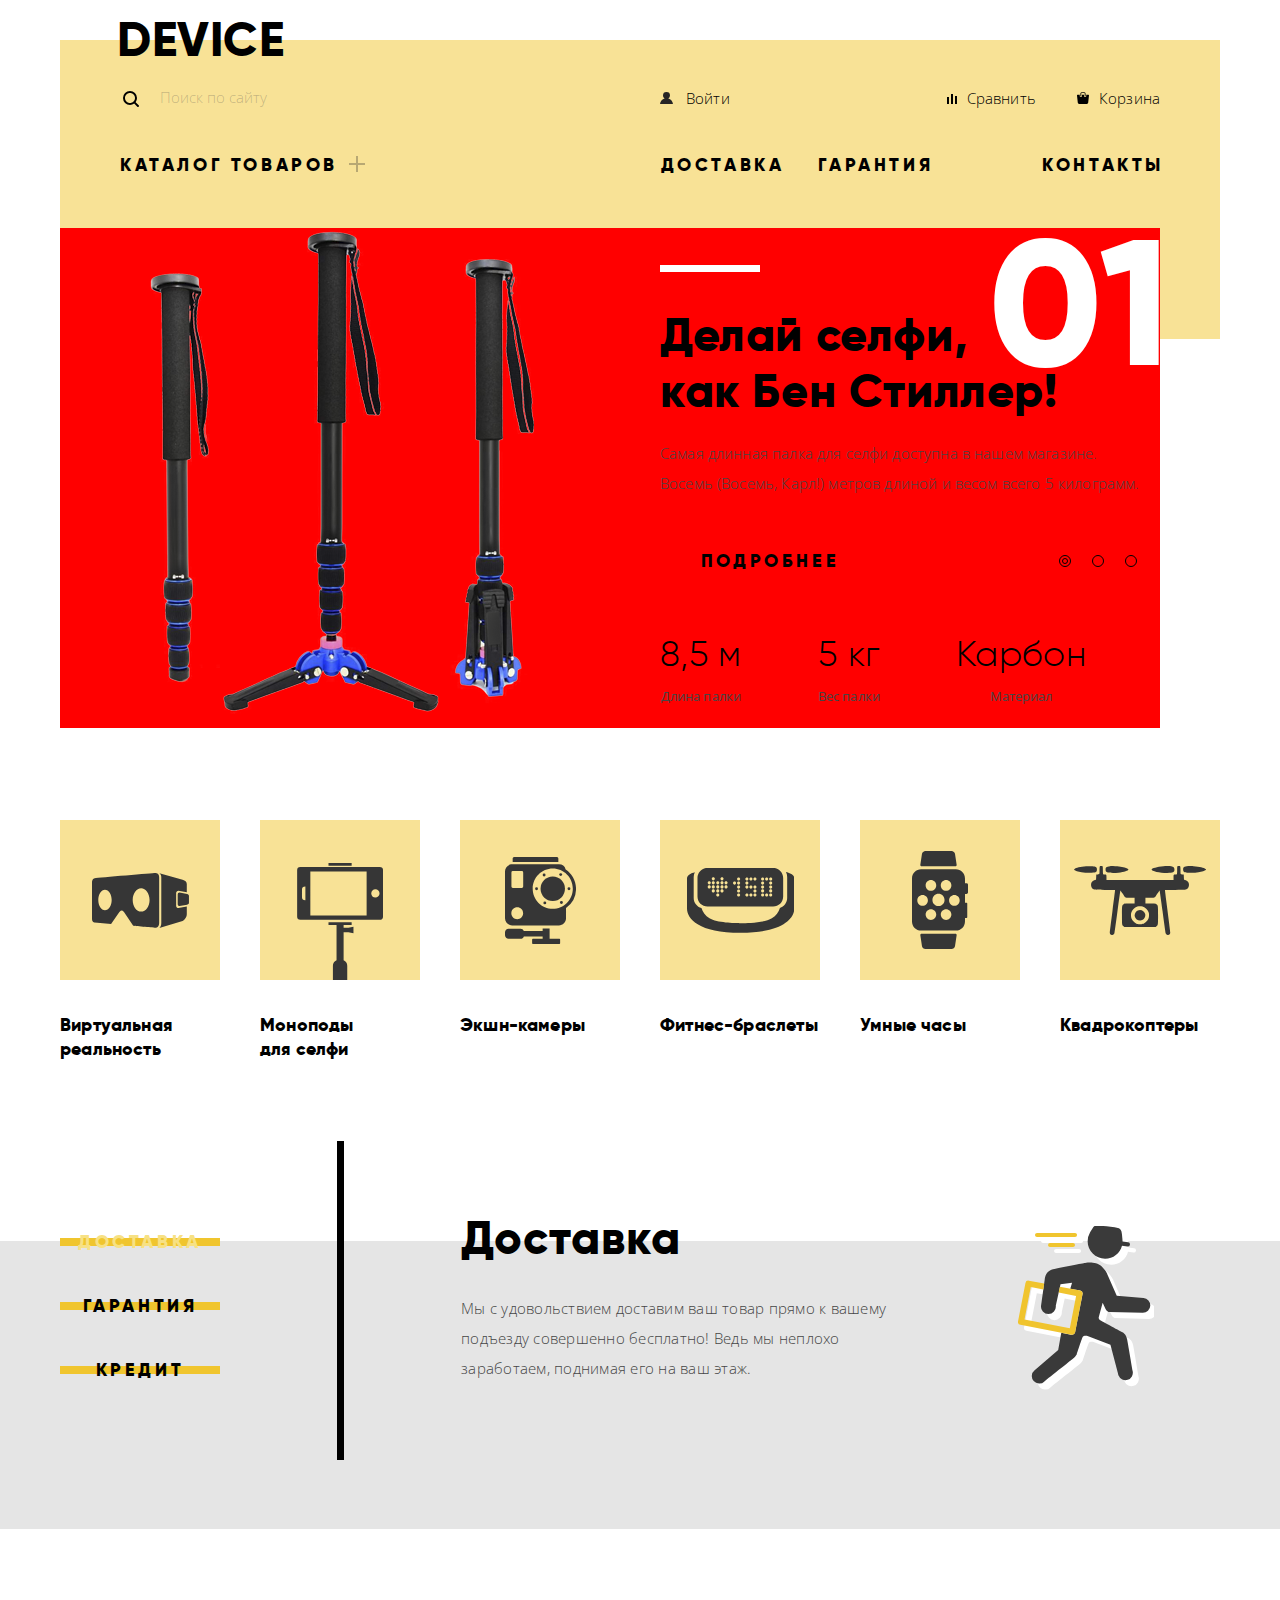
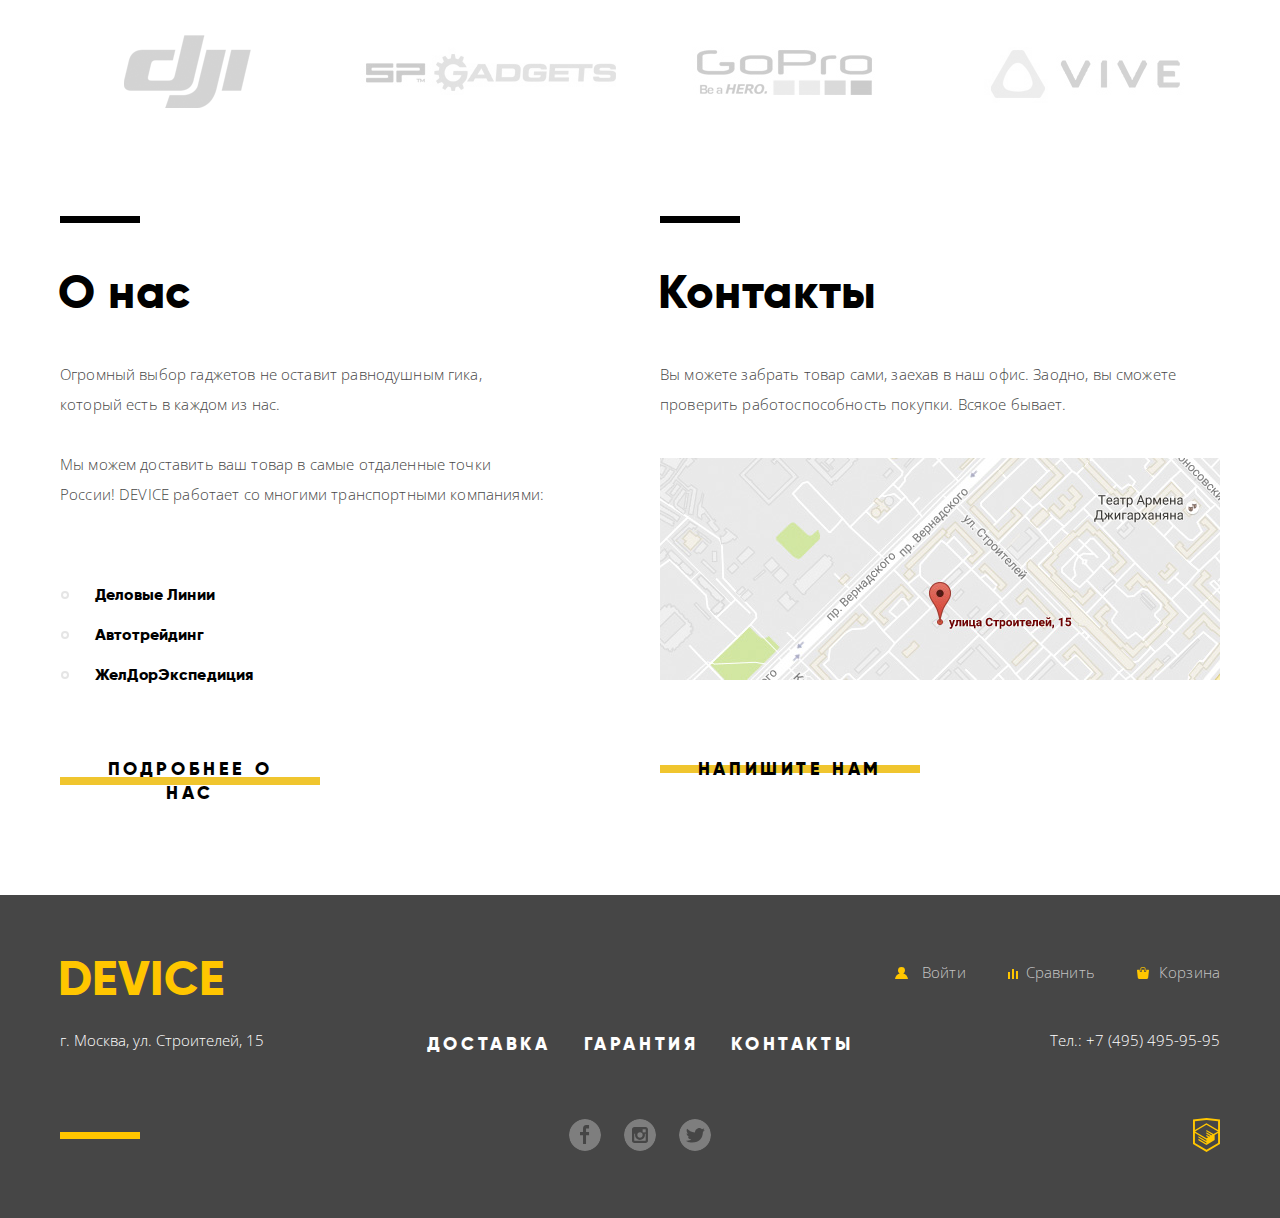
==== commit 21d82c8d: "Внес изменения после предзащиты + почти доделал второй слайдер" ====
--- a/index.html
+++ b/index.html
@@ -48,9 +48,74 @@
 		</nav>
 	</header>
 
-	<main class="container">
+	<main>
 		<h1 class="visually-hidden">Интернет магазин «Девайс»</h1>
-		<ul class="category-list">
+		<section class="slider container">
+			<h2 class="visually-hidden">Краткое описание некоторых товаров</h2>
+			<input class="visually-hidden" type="radio" id="product-monopods" name="toggle" checked>
+			<input class="visually-hidden" type="radio" id="product-bracelets" name="toggle">
+			<input class="visually-hidden" type="radio" id="product-quadcopters" name="toggle">
+			<div class="slider-controls">
+				<label class="slider-controls-monopods-for-selfie" for="product-monopods" aria-label="Первый">
+				</label>
+				<label class="slider-controls-fitness-bracelets" for="product-bracelets" aria-label="Второй"></label>
+				<label class="slider-controls-quadcopters" for="product-quadcopters" aria-label="Третий"></label>
+			</div>
+			<ul class="slider-list">
+				<li class="slider-item slider-item-monopods-for-selfie">
+					<h3 class="slider-title">Делай селфи,<br>как Бен Стиллер!</h3>
+					<p class="slider-text">Самая длинная палка для селфи доступна в нашем магазине. Восемь (Восемь, Карл!) метров длиной и весом всего 5 килограмм.</p>
+					<a class="button button-yellow button-slider-detail" href="#">Подробнее</a>
+					<table class="slider-table">
+						<tbody>
+							<tr>
+								<th>Длина палки</th>
+								<td>8,5 м</td>
+							</tr>
+							<tr>
+								<th>Вес палки</th>
+								<td>5 кг</td>
+							</tr>
+							<tr>
+								<th>Материал</th>
+								<td>Карбон</td>
+							</tr>
+						</tbody>
+					</table>
+				</li>
+				<li class="slider-item slider-item-fitness-bracelets">
+					<h3 class="slider-title">Худеем<br>правильно!</h3>
+					<p class="slider-text">Мотивирующие фитнес-браслеты помогут найти в себе силы не пропускать занятия и соблюдать диету.</p>
+					<a class="button button-yellow button-slider-detail" href="#">Подробнее</a>
+					<table class="slider-table">
+						<tbody>
+							<tr>
+								<th>Без подзарядки</th>
+								<td>48 часов</td>
+							</tr>
+						</tbody>
+					</table>
+				</li>
+				<li class="slider-item slider-item-quadcopters">
+					<h3 class="slider-title">Порхает как бабочка, жалит как пчела!</h3>
+					<p class="slider-text">Этот обычный, на первый взгляд, квадрокоптер оснащен мощным лазером, замаскированным под стандартную камеру.</p>
+					<a class="button button-yellow button-slider-detail" href="#">Подробнее</a>
+					<table class="slider-table">
+						<tbody>
+							<tr>
+								<th>Дальность полета</th>
+								<td>800 м</td>
+							</tr>
+							<tr>
+								<th>Радиус поражения</th>
+								<td>50 м</td>
+							</tr>
+						</tbody>
+					</table>
+				</li>
+			</ul>
+		</section>
+		<ul class="category-list container">
 			<li>
 				<a class="category-link" href="#">
 					<figure class="virtual-reality">
@@ -61,7 +126,7 @@
 			<li>
 				<a class="category-link" href="inner.html">
 					<figure class="monopods-for-selfie">
-						<figcaption>Моноподы<br> для селфи</figcaption>
+						<figcaption>Моноподы для селфи</figcaption>
 					</figure>
 				</a>
 			</li>
@@ -94,7 +159,36 @@
 				</a>
 			</li>
 		</ul>
-		<ul class="brands-list">
+
+		<div class="services-wrapper">
+			<section class="services container">
+				<h2 class="visually-hidden">Сервисы</h2>
+				<input class="visually-hidden" type="radio" id="service-delivery" name="service-toggle" checked>
+				<input class="visually-hidden" type="radio" id="service-warranty" name="service-toggle">
+				<input class="visually-hidden" type="radio" id="service-credit" name="service-toggle">
+				<div class="services-controls">
+					<label class="button button-yellow button-delivery" for="service-delivery">Доставка
+					</label>
+					<label class="button button-yellow button-warranty" for="service-warranty">Гарантия</label>
+					<label class="button button-yellow button-credit" for="service-credit">Кредит</label>
+				</div>
+				<ul class="services-list">
+					<li class="services-item services-item-delivery">
+						<h3 class="services-title">Доставка</h3>
+						<p class="services-text">Мы с удовольствием доставим ваш товар прямо к вашему подъезду совершенно бесплатно! Ведь мы неплохо заработаем, поднимая его на ваш этаж.</p>
+					</li>
+					<li class="services-item services-item-warranty">
+						<h3 class="services-title">Гарантия</h3>
+						<p class="services-text">Если из-за возгорания купленного у нас товара у вас сгорит дом — не переживайте, мы выдадим вам новый. Товар, не дом, конечно же.</p>
+					</li>
+					<li class="services-item services-item-credit">
+						<h3 class="services-title">Кредит</h3>
+						<p class="services-text">Залезть в долговую яму стало проще! Кредитные консультанты подберут для вас наиболее выгодные условия кредита. Выгодные для нашего банка, разумеется.</p>
+					</li>
+			</section>
+		</div>
+
+		<ul class="brands-list container">
 			<li>
 				<a href="https://www.dji.com/ru">
 					<img src="img/logo-dji.png" alt="Китайская частная компания DJI" width="260" height="100">
@@ -116,7 +210,7 @@
 				</a>
 			</li>
 		</ul>
-		<section class="information-us">
+		<section class="information-us container">
 			<h2 class="visually-hidden">Информация о нас</h2>
 			<section class="about-us">
 				<h2>О нас</h2>
@@ -167,15 +261,15 @@
 	<section class="modal modal-write-us">
 		<h2 class="visually-hidden">Форма обратной связи</h2>
 		<form class="form-write-us" action="https://echo.htmlacademy.ru" method="post" >
-			<p class="name-info">
+			<p class="form-group">
 				<label for="user-name">Ваше имя:</label>
 				<input type="text" id="user-name" name="name" placeholder="Имя Фамилия">
 			</p>
-			<p class="email-info">
+			<p class="form-group">
 				<label for="user-email">Ваш e-mail:</label>
 				<input type="email" id="user-email" name="email" placeholder="email@example.com">
 			</p>
-			<p class="text-info">
+			<p class="form-group form-group-all">
 				<label for="user-text">Текст письма:</label>
 				<textarea id="user-text" name="text" placeholder="В свободной форме"></textarea>
 			</p>
@@ -186,7 +280,7 @@
 
 	<section class="modal modal-map">
 		<h2 class="visually-hidden">Как до нас добраться</h2>
-		<iframe src="https://yandex.ru/map-widget/v1/?um=constructor%3A67c82118b49b0bc0ec43b7bfe97103afee9aa86b0dab3c9fcd46d0414999b90f&amp;source=constructor" width="960" height="560" frameborder="0"></iframe>
+		<iframe src="https://yandex.ru/map-widget/v1/?um=constructor%3A67c82118b49b0bc0ec43b7bfe97103afee9aa86b0dab3c9fcd46d0414999b90f&amp;source=constructor" width="960" height="560"></iframe>
 		<p><img src="img/map-big.jpg" alt="Офис компании по адресу ул. Строителей 15, Москва" width="960" height="560"></p>
 		<button class="modal-close" type="button">Закрыть</button>
 	</section>
--- a/css/style.css
+++ b/css/style.css
@@ -45,12 +45,14 @@
 	width: 1px;
 	height: 1px;
 	margin: -1px;
+	padding: 0;
+
+	white-space: nowrap;
+
 	border: 0;
-	padding: 0;
-
-	white-space: nowrap;
-
-	clip-path: inset(100%);
+
+	-webkit-clip-path: inset(100%);
+	        clip-path: inset(100%);
 	clip: rect(0 0 0 0);
 	overflow: hidden;
 }
@@ -71,7 +73,8 @@
 .modal {
 	position: fixed;
 
-	box-shadow: 0 10px 20px rgba(4, 6, 6, .2);
+	-webkit-box-shadow: 0 10px 20px rgba(4, 6, 6, 0.2);
+	        box-shadow: 0 10px 20px rgba(4, 6, 6, 0.2);
 }
 
 .modal-write-us {
@@ -81,10 +84,11 @@
 	display: none;
 	width: 960px;
 	height: 553px;
-	padding: 93px 100px 77px 100px;
 	margin-top: -276px;
 	margin-left: -480px;
-	box-sizing: border-box;
+	padding: 93px 100px 77px 100px;
+	-webkit-box-sizing: border-box;
+	        box-sizing: border-box;
 
 	background-color: #ffffff;
 }
@@ -98,7 +102,8 @@
 	height: 560px;
 	margin-top: -280px;
 	margin-left: -480px;
-	box-sizing: border-box;
+	-webkit-box-sizing: border-box;
+	        box-sizing: border-box;
 }
 
 .modal-map p {
@@ -124,13 +129,17 @@
 .modal-show {
 	display: block;
 
-	animation-name: bounce;
-	animation-duration: .5s;
+	-webkit-animation-name: bounce;
+			animation-name: bounce;
+	-webkit-animation-duration: .5s;
+			animation-duration: .5s;
 }
 
 .modal-error {
-	animation-name: shake;
-	animation-duration: .5s;
+	-webkit-animation-name: shake;
+	        animation-name: shake;
+	-webkit-animation-duration: .5s;
+	        animation-duration: .5s;
 }
 
 .modal-close {
@@ -174,17 +183,26 @@
 }
 
 .modal-close::after {
-	transform: rotate(45deg);
+	-webkit-transform: rotate(45deg);
+	    -ms-transform: rotate(45deg);
+	        transform: rotate(45deg);
 }
 
 .modal-close::before {
-	transform: rotate(-45deg);
+	-webkit-transform: rotate(-45deg);
+	    -ms-transform: rotate(-45deg);
+	        transform: rotate(-45deg);
 }
 
 .form-write-us {
-	display: flex;
-	justify-content: space-between;
-	flex-wrap: wrap;
+	display: -webkit-box;
+	display: -ms-flexbox;
+	display: flex;
+	-webkit-box-pack: justify;
+	    -ms-flex-pack: justify;
+	        justify-content: space-between;
+	-ms-flex-wrap: wrap;
+	    flex-wrap: wrap;
 }
 
 .form-write-us label {
@@ -197,36 +215,43 @@
 }
 
 .form-write-us p {
-	display: flex;
-	flex-direction: column;
+	display: -webkit-box;
+	display: -ms-flexbox;
+	display: flex;
+	-webkit-box-orient: vertical;
+	-webkit-box-direction: normal;
+	    -ms-flex-direction: column;
+	        flex-direction: column;
 }
 
 .form-write-us input {
 	width: 360px;
 	padding: 16px 20px;
 
-	box-sizing: border-box;
-}
-
-.name-info {
+	-webkit-box-sizing: border-box;
+	        box-sizing: border-box;
+}
+
+.form-write-us input[type="email"]:invalid {
+	outline: none;
+	background-color: #f6dada;
+}
+
+.form-group {
 	margin: 0;
 	margin-bottom: 33px;
 }
 
-.email-info {
-	margin: 0;
-}
-
-.text-info {
+.form-group-all {
 	width: 100%;
-	margin: 0;
 	margin-bottom: 42px;
 }
 
 .form-write-us textarea {
 	height: 156px;
 	padding: 15px 20px;
-	box-sizing: border-box;
+	-webkit-box-sizing: border-box;
+	        box-sizing: border-box;
 }
 
 .form-write-us input,
@@ -244,7 +269,7 @@
 .form-write-us input::placeholder,
 .form-write-us textarea::placeholder { /* Chrome, Firefox, Opera, Safari 10.1+ */
 	font-weight: 400;
-	color: rgba(70, 70, 70, .4);
+	color: rgba(70, 70, 70, 0.4);
 
 	opacity: 1; /* Firefox */
 }
@@ -252,13 +277,24 @@
 .form-write-us input:-ms-input-placeholder,
 .form-write-us textarea:-ms-input-placeholder { /* IE 10-11 */
 	font-weight: 400;
-	color: rgba(70, 70, 70, .4);
+	color: rgba(70, 70, 70, 0.4);
 }
 
 .form-write-us input::-ms-input-placeholder,
 .form-write-us textarea::-ms-input-placeholder { /* Microsoft Edge */
 	font-weight: 400;
-	color: rgba(70, 70, 70, .4);
+	color: rgba(70, 70, 70, 0.4);
+}
+
+.form-write-us input:hover,
+.form-write-us textarea:hover {
+	background-color: #eaeaea;
+}
+
+.form-write-us input:focus,
+.form-write-us textarea:focus {
+	background-color: #ffffff;
+	outline: 3px solid #f0c52e;
 }
 
 .button-send-us {
@@ -268,50 +304,99 @@
 	cursor: pointer;
 }
 
+@-webkit-keyframes bounce {
+	0% {
+		-webkit-transform: translateY(-2000px);
+		        transform: translateY(-2000px);
+	}
+	70% {
+		-webkit-transform: translateY(30px);
+		        transform: translateY(30px);
+	}
+	90% {
+		-webkit-transform: translateY(-10px);
+		        transform: translateY(-10px);
+	}
+	100% {
+		-webkit-transform: translateY(0);
+		        transform: translateY(0);
+	}
+}
+
 @keyframes bounce {
 	0% {
-		transform: translateY(-2000px);
+		-webkit-transform: translateY(-2000px);
+		        transform: translateY(-2000px);
 	}
 	70% {
-		transform: translateY(30px);
+		-webkit-transform: translateY(30px);
+		        transform: translateY(30px);
 	}
 	90% {
-		transform: translateY(-10px);
+		-webkit-transform: translateY(-10px);
+		        transform: translateY(-10px);
 	}
 	100% {
-		transform: translateY(0);
+		-webkit-transform: translateY(0);
+		        transform: translateY(0);
 	}
 }
 
-@keyframes shake {
+@-webkit-keyframes shake {
 	0%,
 	100% {
-		transform: translateX(0);
+		-webkit-transform: translateX(0);
+		        transform: translateX(0);
 	}
 	10%,
 	30%,
 	50%,
 	70%,
 	90% {
-		transform: translateX(-10px);
+		-webkit-transform: translateX(-10px);
+		        transform: translateX(-10px);
 	}
 	20%,
 	40%,
 	60%,
 	80% {
-		transform: translateX(10px);
+		-webkit-transform: translateX(10px);
+		        transform: translateX(10px);
 	}
 }
 
+@keyframes shake {
+	0%,
+	100% {
+		-webkit-transform: translateX(0);
+		        transform: translateX(0);
+	}
+	10%,
+	30%,
+	50%,
+	70%,
+	90% {
+		-webkit-transform: translateX(-10px);
+		        transform: translateX(-10px);
+	}
+	20%,
+	40%,
+	60%,
+	80% {
+		-webkit-transform: translateX(10px);
+		        transform: translateX(10px);
+	}
+}
+
 /*----------Header------------------------------*/
 
 .main-header {
 	position: relative;
 
 	margin-top: 40px;
-	margin-bottom: 38px;
-    padding: 33px 60px 142px 60px;
-	box-sizing: border-box;
+    padding: 33px 60px 142px;
+	-webkit-box-sizing: border-box;
+	        box-sizing: border-box;
 
 	background-color: #f8e296;
 }
@@ -330,23 +415,32 @@
 }
 
 .inner-logo-header:hover {
-	color: rgba(0, 0, 0, .6);
+	color: rgba(0, 0, 0, 0.6);
 }
 
 .inner-logo-header:active {
-	color: rgba(0, 0, 0, .3);
+	color: rgba(0, 0, 0, 0.3);
 }
 
 .user-columns {
-	display: flex;
-	justify-content: space-between;
-	align-items: flex-start;
+	display: -webkit-box;
+	display: -ms-flexbox;
+	display: flex;
+	-webkit-box-pack: justify;
+	    -ms-flex-pack: justify;
+	        justify-content: space-between;
+	-webkit-box-align: start;
+	    -ms-flex-align: start;
+	        align-items: flex-start;
 	margin-bottom: 30px;
 }
 
 .user-navigation {
-	display: flex;
-	align-self: center;
+	display: -webkit-box;
+	display: -ms-flexbox;
+	display: flex;
+	-ms-flex-item-align: center;
+	    align-self: center;
 	width: 500px;
 	margin: 0;
 	padding: 0;
@@ -356,6 +450,8 @@
 }
 
 .user-navigation-profile {
+	display: -webkit-box;
+	display: -ms-flexbox;
 	display: flex;
 }
 
@@ -400,12 +496,12 @@
 	content: "";
 	position: absolute;
 	top: 4px;
-	left: 0px;
+	left: 0;
 
 	width: 13px;
 	height: 12px;
 
-	background-image: url(../img/icon-user.svg);
+	background-image: url("../img/icon-user.svg");
 	background-repeat: no-repeat;
 	background-position: center;
 }
@@ -423,7 +519,7 @@
 	width: 10px;
 	height: 10px;
 
-	background-image: url(../img/icon-compare.svg);
+	background-image: url("../img/icon-compare.svg");
 	background-repeat: no-repeat;
 	background-position: center;
 }
@@ -437,7 +533,7 @@
 	width: 12px;
 	height: 12px;
 
-	background-image: url(../img/icon-cart.svg);
+	background-image: url("../img/icon-cart.svg");
 	background-repeat: no-repeat;
 	background-position: center;
 }
@@ -445,6 +541,8 @@
 .form-search {
 	position: relative;
 
+	display: -webkit-box;
+	display: -ms-flexbox;
 	display: flex;
 	min-height: 50px;
 }
@@ -467,7 +565,8 @@
 	width: 355px;
 	padding-left: 40px;
 	padding-right: 20px;
-	box-sizing: border-box;
+	-webkit-box-sizing: border-box;
+	        box-sizing: border-box;
 
 	font: inherit;
 	color: rgba(70, 70, 70, 1);
@@ -478,29 +577,29 @@
 }
 
 .user-search::placeholder { /* Chrome, Firefox, Opera, Safari 10.1+ */
-	color: rgba(70, 70, 70, .3);
+	color: rgba(70, 70, 70, 0.3);
 
 	opacity: 1; /* Firefox */
 }
 
 .user-search:-ms-input-placeholder { /* IE 10-11 */
-	color: rgba(70, 70, 70, .3);
+	color: rgba(70, 70, 70, 0.3);
 }
 
 .user-search::-ms-input-placeholder { /* Microsoft Edge */
-	color: rgba(70, 70, 70, .3);
+	color: rgba(70, 70, 70, 0.3);
 }
 
 .user-search:hover::placeholder { /* Chrome, Firefox, Opera, Safari 10.1+ */
-	color: rgba(70, 70, 70, .6);
+	color: rgba(70, 70, 70, 0.6);
 }
 
 .user-search:hover:-ms-input-placeholder { /* IE 10-11 */
-	color: rgba(70, 70, 70, .6);
+	color: rgba(70, 70, 70, 0.6);
 }
 
 .user-search:hover::-ms-input-placeholder { /* Microsoft Edge */
-	color: rgba(70, 70, 70, .6);
+	color: rgba(70, 70, 70, 0.6);
 }
 
 .button-search {
@@ -521,7 +620,7 @@
 }
 
 .button-search:active {
-	color: rgba(255, 255, 255, .3);
+	color: rgba(255, 255, 255, 0.3);
 
 	background-color: #000000;
 }
@@ -543,18 +642,18 @@
 .user-navigation .log-out-header {
 	margin-left: 15px;
 
-	color: rgba(0, 0, 0, .3);
+	color: rgba(0, 0, 0, 0.3);
 }
 
 /*	В стайл-гайде небыло описания взаимодействия с этой кнопкой.
 Сам добавил. Уверен, в боевой ситуации дизайнер поддержал бы.	*/
 
 .user-navigation .log-out-header:hover {
-	color: rgba(0, 0, 0, .7);
+	color: rgba(0, 0, 0, 0.7);
 }
 
 .user-navigation .log-out-header:active {
-	color: rgba(0, 0, 0, .2);
+	color: rgba(0, 0, 0, 0.2);
 }
 
 .button-yellow {
@@ -586,6 +685,8 @@
 
 	background-color: #f0c52e;
 
+	-webkit-transition: .3s;
+	-o-transition: .3s;
 	transition: .3s;
 }
 
@@ -594,12 +695,14 @@
 }
 
 .button-yellow:active {
-	color: rgba(0, 0, 0, .3);
+	color: rgba(0, 0, 0, 0.3);
 }
 
 .site-navigation {
 	position: relative;
 
+	display: -webkit-box;
+	display: -ms-flexbox;
 	display: flex;
 	margin: 0;
 	padding: 0;
@@ -648,7 +751,7 @@
 	width: 16px;
 	height: 16px;
 
-	background-image: url(../img/icon-plus.svg);
+	background-image: url("../img/icon-plus.svg");
 	background-repeat: no-repeat;
 	background-position: center;
 	opacity: .3;
@@ -663,11 +766,11 @@
 }
 
 .site-navigation a:hover {
-	color: rgba(0, 0, 0, .6);
+	color: rgba(0, 0, 0, 0.6);
 }
 
 .site-navigation a:active {
-	color: rgba(0, 0, 0, .3);
+	color: rgba(0, 0, 0, 0.3);
 }
 
 .catalog-hidden {
@@ -678,14 +781,12 @@
 	z-index: 1;
 
 	display: none;
-	flex-wrap: wrap;
+	-ms-flex-wrap: wrap;
+	    flex-wrap: wrap;
 	width: 100%;
 	margin: 0;
-	padding: 0;
-	padding-left: 60px;
-	padding-right: 60px;
-	padding-bottom: 14px;
 	margin-left: -60px;
+	padding: 0 60px 14px;
 
 	font-weight: 300;
 	font-size: 15px;
@@ -698,6 +799,8 @@
 }
 
 .site-navigation-catalog:hover .catalog-hidden {
+	display: -webkit-box;
+	display: -ms-flexbox;
 	display: flex;
 
 	background-color: #f7e296;
@@ -708,7 +811,7 @@
 }
 
 .catalog-hidden a:hover {
-	color: rgba(0, 0, 0, .6);
+	color: rgba(0, 0, 0, 0.6);
 }
 
 .catalog-hidden .catalog-current:hover {
@@ -716,14 +819,19 @@
 }
 
 .catalog-hidden a:active {
-	color: rgba(0, 0, 0, .3);
+	color: rgba(0, 0, 0, 0.3);
 }
 
 .catalog-hidden > ul {
-	display: flex;
-	flex-direction: column;
-	padding: 0;
+	display: -webkit-box;
+	display: -ms-flexbox;
+	display: flex;
+	-webkit-box-orient: vertical;
+	-webkit-box-direction: normal;
+	    -ms-flex-direction: column;
+	        flex-direction: column;
 	margin-bottom: 20px;
+	padding: 0;
 
 	list-style: none;
 }
@@ -738,6 +846,79 @@
 
 .inner-page .main-header {
 	padding-bottom: 29px;
+}
+
+.paggination {
+	display: flex;
+	justify-content: space-between;
+	align-items: center;
+
+	background-color: #ebebeb;
+}
+
+.button-paggination {
+	padding: 23px 28px;
+
+	font-size: 16px;
+	line-height: 24px;
+	font-family: "Gilroy Extra Bold", "Arial", sans-serif;
+	letter-spacing: 3.8px;
+	text-transform: uppercase;
+	color: #000000;
+	text-align: center;
+
+	transition: .1s;
+}
+
+.button-paggination:hover {
+	background-color: #d9d9d9;
+}
+
+.button-paggination:active {
+	color: rgba(0, 0, 0, 0.3);
+
+	background-color: #d9d9d9;
+}
+
+.paggination-list {
+	display: flex;
+	flex-wrap: wrap;
+	margin: 0 auto 0 210px;
+	padding: 0;
+
+	list-style: none;
+}
+
+.paggination-list > li:not(:last-child) {
+	margin-right: 30px;
+}
+
+.paggination-list a {
+	font-size: 16px;
+	line-height: 24px;
+	font-family: "Gilroy Extra Bold", "Arial", sans-serif;
+	letter-spacing: 0.91px;
+	text-transform: uppercase;
+	opacity: .3;
+	color: #000000;
+
+	cursor: pointer;
+}
+
+.paggination-list .paggination-current {
+	opacity: 1;
+}
+
+.paggination-list a:hover {
+	opacity: .6;
+}
+
+.paggination-list a:active {
+	opacity: 1;
+}
+
+.inner-page .main-header {
+	margin-bottom: 38px;
 }
 
 /*----------Footer------------------------------*/
@@ -750,9 +931,14 @@
 }
 
 .main-footer .container {
-	display: flex;
-	justify-content: space-between;
-	flex-wrap: wrap;
+	display: -webkit-box;
+	display: -ms-flexbox;
+	display: flex;
+	-webkit-box-pack: justify;
+	    -ms-flex-pack: justify;
+	        justify-content: space-between;
+	-ms-flex-wrap: wrap;
+	    flex-wrap: wrap;
 }
 
 .logo-footer {
@@ -771,11 +957,11 @@
 }
 
 .inner-logo-footer:hover {
-	color: rgba(255, 198, 0, .6);
+	color: rgba(255, 198, 0, 0.6);
 }
 
 .inner-logo-footer:active {
-	color: rgba(255, 198, 0, .3);
+	color: rgba(255, 198, 0, 0.3);
 }
 
 .address {
@@ -788,14 +974,21 @@
 }
 
 .navigation-footer {
-	display: flex;
-	align-items: flex-end;
-	justify-content: center;
-	flex-wrap: wrap;
+	display: -webkit-box;
+	display: -ms-flexbox;
+	display: flex;
+	-webkit-box-align: end;
+	    -ms-flex-align: end;
+	        align-items: flex-end;
+	-webkit-box-pack: center;
+	    -ms-flex-pack: center;
+	        justify-content: center;
+	-ms-flex-wrap: wrap;
+	    flex-wrap: wrap;
 	width: 470px;
 	margin: 0;
-	padding: 0;
 	margin-bottom: 53px;
+	padding: 0;
 
 	font-size: 18px;
 	line-height: 24px;
@@ -815,22 +1008,27 @@
 }
 
 .navigation-footer a:hover {
-	color: rgba(255, 255, 255, .6);
+	color: rgba(255, 255, 255, 0.6);
 }
 
 .navigation-footer a:active {
-	color: rgba(255, 255, 255, .3);
+	color: rgba(255, 255, 255, 0.3);
 }
 
 .user-navigation-footer {
-	display: flex;
-	justify-content: flex-end;
-	flex-wrap: wrap;
+	display: -webkit-box;
+	display: -ms-flexbox;
+	display: flex;
+	-webkit-box-pack: end;
+	    -ms-flex-pack: end;
+	        justify-content: flex-end;
+	-ms-flex-wrap: wrap;
+	    flex-wrap: wrap;
 	width: 950px;
 	margin: 0;
 	padding: 0;
 
-	color: rgba(255, 255, 255, .7);
+	color: rgba(255, 255, 255, 0.7);
 	list-style: none;
 }
 
@@ -852,12 +1050,12 @@
 	content: "";
 	position: absolute;
 	top: 5px;
-	left: 0px;
+	left: 0;
 
 	width: 13px;
 	height: 12px;
 
-	background-image: url(../img/icon-user-footer.svg);
+	background-image: url("../img/icon-user-footer.svg");
 	background-repeat: no-repeat;
 	background-position: center;
 }
@@ -871,7 +1069,7 @@
 	width: 10px;
 	height: 10px;
 
-	background-image: url(../img/icon-compare-footer.svg);
+	background-image: url("../img/icon-compare-footer.svg");
 	background-repeat: no-repeat;
 	background-position: center;
 }
@@ -885,7 +1083,7 @@
 	width: 12px;
 	height: 12px;
 
-	background-image: url(../img/icon-cart-footer.svg);
+	background-image: url("../img/icon-cart-footer.svg");
 	background-repeat: no-repeat;
 	background-position: center;
 }
@@ -893,7 +1091,7 @@
 .user-navigation-footer a {
 	position: relative;
 
-	color: rgba(255, 255, 255, .7);
+	color: rgba(255, 255, 255, 0.7);
 }
 
 .user-navigation-footer a:hover {
@@ -911,7 +1109,7 @@
 .user-navigation-footer .log-out-footer {
 	margin-left: 15px;
 
-	color: rgba(255, 255, 255, .3);
+	color: rgba(255, 255, 255, 0.3);
 }
 
 .user-navigation-footer > li:not(:last-child) {
@@ -922,11 +1120,11 @@
 Сам добавил. Уверен, в боевой ситуации дизайнер поддержал бы.	*/
 
 .user-navigation-footer .log-out-footer:hover {
-	color: rgba(255, 255, 255, .6);
+	color: rgba(255, 255, 255, 0.6);
 }
 
 .user-navigation-footer .log-out-footer:active {
-	color: rgba(255, 255, 255, .1);
+	color: rgba(255, 255, 255, 0.1);
 }
 
 .phone {
@@ -947,15 +1145,23 @@
 .social-line-footer {
 	position: relative;
 
-	display: flex;
-	align-items: center;
+	display: -webkit-box;
+	display: -ms-flexbox;
+	display: flex;
+	-webkit-box-align: center;
+	    -ms-flex-align: center;
+	        align-items: center;
 }
 
 .main-footer .container::after {
 	content: "";
 
-	align-self: center;
-	order: 1;
+	-ms-flex-item-align: center;
+	    -ms-grid-row-align: center;
+	    align-self: center;
+	-webkit-box-ordinal-group: 2;
+	    -ms-flex-order: 1;
+	        order: 1;
 
 	width: 80px;
 	height: 7px;
@@ -964,13 +1170,18 @@
 }
 
 .social-footer {
-	display: flex;
-	flex-wrap: wrap;
-	order: 2;
+	display: -webkit-box;
+	display: -ms-flexbox;
+	display: flex;
+	-ms-flex-wrap: wrap;
+	    flex-wrap: wrap;
+	-webkit-box-ordinal-group: 3;
+	    -ms-flex-order: 2;
+	        order: 2;
 	width: 142px;
 	margin: 0;
-	padding: 0;
 	margin-top: 10px;
+	padding: 0;
 
 	list-style: none;
 }
@@ -994,15 +1205,15 @@
 }
 
 .social-button-facebook {
-	background-image: url(../img/icon-facebook.svg);
+	background-image: url("../img/icon-facebook.svg");
 }
 
 .social-button-instagram {
-	background-image: url(../img/icon-instagram.svg);
+	background-image: url("../img/icon-instagram.svg");
 }
 
 .social-button-twitter {
-	background-image: url(../img/icon-twitter.svg);
+	background-image: url("../img/icon-twitter.svg");
 }
 
 .social-button:hover {
@@ -1015,11 +1226,13 @@
 
 .developed-by {
 	display: block;
-	order: 2;
+	-webkit-box-ordinal-group: 3;
+	    -ms-flex-order: 2;
+	        order: 2;
 	width: 30px;
 	margin-left: 50px;
 
-	background-image: url(../img/icon-logo-html.svg);
+	background-image: url("../img/icon-logo-html.svg");
 	background-repeat: no-repeat;
 	background-position: right center;
 }
@@ -1035,9 +1248,13 @@
 /*----------Main------------------------------*/
 
 .information-us {
-	display: flex;
-	justify-content: space-between;
-	padding-bottom: 86px;
+	display: -webkit-box;
+	display: -ms-flexbox;
+	display: flex;
+	-webkit-box-pack: justify;
+	    -ms-flex-pack: justify;
+	        justify-content: space-between;
+	padding-bottom: 82px;
 }
 
 .page-title {
@@ -1054,19 +1271,19 @@
 }
 
 .breadcrumbs {
-	display: flex;
-	flex-wrap: wrap;
-	margin: 0;
-	padding: 0;
-	margin-bottom: 45px;
-	margin-left: 60px;
-	margin-right: 60px;
+	display: -webkit-box;
+	display: -ms-flexbox;
+	display: flex;
+	-ms-flex-wrap: wrap;
+	    flex-wrap: wrap;
+	margin: 0 60px 46px;
+	padding: 0;
 
 	font-size: 14px;
 	line-height: 24px;
 	font-family: "Open Sans", "Arial", sans-serif;
 	letter-spacing: 0.14px;
-	color: rgba(0, 0, 0, .3);
+	color: rgba(0, 0, 0, 0.3);
 	list-style: none;
 }
 
@@ -1088,33 +1305,163 @@
 	border-top: 1px solid rgb(22, 22, 22);
 	border-right: 1px solid rgb(22, 22, 22);
 
-	transform: rotate(45deg);
+	-webkit-transform: rotate(45deg);
+	    -ms-transform: rotate(45deg);
+	        transform: rotate(45deg);
 }
 
 .breadcrumbs a {
-	color: rgba(0, 0, 0, .3);
+	color: rgba(0, 0, 0, 0.3);
 }
 
 .breadcrumbs a:hover {
-	color: rgba(0, 0, 0, .6);
+	color: rgba(0, 0, 0, 0.6);
 }
 
 .breadcrumbs a:active {
-	color: rgba(0, 0, 0, .1);
+	color: rgba(0, 0, 0, 0.1);
 }
 
 .catalog-columns {
-	display: flex;
+	background-image: linear-gradient(to right, #eeeeee 50%, #ffffff 50%);
+}
+
+.catalog-columns .container {
+	display: -webkit-box;
+	display: -ms-flexbox;
+	display: flex;
+	-webkit-box-pack: justify;
+	    -ms-flex-pack: justify;
+	        justify-content: space-between;
+	padding: 69px 0 77px 0;
+
+	background-image: linear-gradient(to right, #eeeeee 28.3%, #ffffff 28.3%);
+}
+
+.navigation-title {
+	background-image: linear-gradient(to right, #dbdbdb 50%, #ebebeb 50%);
+}
+
+.navigation-title .container {
+	display: flex;
+	align-items: center;
 	justify-content: space-between;
+	min-height: 70px;
+
+	background-image: linear-gradient(to right, #dbdbdb 28.3%, #ebebeb 28.3%);
+}
+
+.navigation-title .filter-title {
+	margin-left: 60px;
+
+	font-size: 16px;
+	line-height: 24px;
+	font-family: "Gilroy Extra Bold", "Arial", sans-serif;
+	letter-spacing: 3.7px;
+	text-transform: uppercase;
+	color: #000000;
+}
+
+.sorting {
+	display: flex;
+	align-items: center;
+	width: 760px;
+}
+
+.sorting-title {
+	margin: 0;
+	margin-right: 50px;
+
+	font-size: 16px;
+	line-height: 24px;
+	font-family: "Gilroy Extra Bold", "Arial", sans-serif;
+	letter-spacing: 3.7px;
+	text-transform: uppercase;
+	color: #000000;
+}
+
+.sorting-list {
+	display: flex;
+	flex-wrap: wrap;
+	margin: 0;
+	margin-right: auto;
+	padding: 0;
+
+	list-style: none;
+}
+
+.sorting-list a {
+	color: #000000;
+}
+
+.sorting-list > li {
+	margin-right: 28px;
+
+	font-size: 14px;
+	line-height: 18px;
+	font-weight: 400;
+	opacity: .3;
+	color: #000000;
+
+	cursor: pointer;
+}
+
+.sorting-list > li:hover {
+	opacity: .6;
+}
+
+.sorting-list > li:active {
+	opacity: 1;
+}
+
+.sorting-list .sorting-current {
+	opacity: 1;
+}
+
+.sorting-icon {
+	flex-shrink: 0;
+
+	width: 11px;
+	height: 10px;
+
+	background-repeat: no-repeat;
+	background-position: center;
+	cursor: pointer;
+	opacity: .2;
+}
+
+.sorting-icon:hover {
+	opacity: .4;
+}
+
+.sorting-icon:active {
+	opacity: 1;
+}
+
+.sorting-current {
+	opacity: 1;
+}
+
+.sorting-ascending {
+	margin-right: 19px;
+
+	background-image: url("../img/icon-up-dir.svg");
+}
+
+.sorting-descending {
+	background-image: url("../img/icon-down-dir.svg");
 }
 
 .filter {
 	width: 200px;
+	margin-top: 12px;
 	margin-left: 59px;
+
+	background-color: #eeeeee;
 }
 
 .catalog-items {
-	width: 760px;
+	background-color: #ffffff;
 }
 
 .information-us h2 {
@@ -1158,8 +1505,8 @@
 
 .about-us-list {
 	margin: 0;
-	padding: 0;
-	margin: 66px 0 58px 35px;
+	margin: 66px 0 54px 35px;
+	padding: 0;
 
 	font-size: 16px;
 	line-height: 40px;
@@ -1180,10 +1527,11 @@
 
 	width: 8px;
 	height: 8px;
-
-	background-image: url(../img/icon-list-type.svg);
-	background-repeat: no-repeat;
-	background-position: center;
+	box-sizing: border-box;
+
+	border: 2px solid #e5e5e5;
+	border-radius: 50%;
+	background-color: transparent;
 }
 
 .about-us-list a {
@@ -1191,11 +1539,11 @@
 }
 
 .about-us-list a:hover {
-	color: rgba(0, 0, 0, .6);
+	color: rgba(0, 0, 0, 0.6);
 }
 
 .about-us-list a:active {
-	color: rgba(0, 0, 0, .3);
+	color: rgba(0, 0, 0, 0.3);
 }
 
 .contacts {
@@ -1210,23 +1558,112 @@
 
 .map-contacts {
 	display: block;
-	margin-bottom: 64px;
+	margin-bottom: 60px;
+}
+
+.filter-range {
+	position: relative;
+
+	margin: 0;
+	margin-bottom: 46px;
+	padding: 0;
+
+	border: none;
+}
+
+.range-controls {
+	position: relative;
+
+	margin-top: 17px;
+	margin-bottom: 9px;
+}
+
+.range-controls .scale {
+	height: 2px;
+
+	background-color: #dbdbdb;
+}
+
+.range-controls .bar {
+	width: 60%;
+	height: 2px;
+
+	background-color: #91c92f;
+}
+
+.range-toggle::before {
+	content: "";
+	position: absolute;
+	top: -10px;
+
+	width: 4px;
+	height: 4px;
+
+	border: 8px solid #ffffff;
+	border-radius: 50%;
+	background-color: #ababab;
+	-webkit-box-shadow: 0 2px 0 0 #dadada;
+	        box-shadow: 0 2px 0 0 #dadada;
+	cursor: pointer;
+}
+
+.range-toggle-min::before {
+	left: -5px;
+}
+
+.range-toggle-max::before {
+	left: 54%;
+}
+
+.range-toggle:active::before {
+	top: -10px;
+
+	border-width: 9px;
+}
+
+.price-controls {
+	display: -webkit-box;
+	display: -ms-flexbox;
+	display: flex;
+}
+
+.price-controls label {
+	font-size: 14px;
+	line-height: 24px;
+	font-family: "Gilroy Light", "Arial", sans-serif;
+	opacity: 0.2;
+	color: #000000;
+
+	border: none;
+	background-color: transparent;
+}
+
+.price-controls input {
+	width: 50px;
+	padding: 0;
+
+	border: none;
+	background-color: transparent;
+}
+
+.price-controls .min-price {
+	margin-right: 21px;
 }
 
 .filter-color {
 	position: relative;
 
 	margin: 0;
-	padding: 0;
 	margin-bottom: 43px;
+	padding: 0;
 
 	border: none;
 }
 
 .filter-color ul {
 	margin: 0;
-	padding: 0;
 	margin-left: -1px;
+	padding: 0;
 
 	list-style: none;
 }
@@ -1235,7 +1672,10 @@
 	position: relative;
 
 	cursor: pointer;
-	user-select: none;
+	-webkit-user-select: none;
+	   -moz-user-select: none;
+	    -ms-user-select: none;
+	        user-select: none;
 }
 
 .filter-input:focus + label::before {
@@ -1247,12 +1687,12 @@
 	content: "";
 	position: absolute;
 	top: -2px;
-	left: 0px;
+	left: 0;
 
 	width: 27px;
 	height: 23px;
 
-	background-image: url(../img/icon-checkbox-off.svg);
+	background-image: url("../img/icon-checkbox-off.svg");
 	background-repeat: no-repeat;
 	background-position: left center;
 }
@@ -1262,11 +1702,11 @@
 }
 
 .filter-input-checkbox:checked + label::before {
-	background-image: url(../img/icon-checkbox-on.svg);
+	background-image: url("../img/icon-checkbox-on.svg");
 }
 
 .filter-input-checkbox:active + label::before {
-	background-image: url(../img/icon-checkbox-on.svg);
+	background-image: url("../img/icon-checkbox-on.svg");
 	opacity: 1;
 }
 
@@ -1278,7 +1718,8 @@
 
 	width: 25px;
 	height: 25px;
-	box-sizing: border-box;
+	-webkit-box-sizing: border-box;
+	        box-sizing: border-box;
 
 	border: 4px solid #000000;
 	border-radius: 50%;
@@ -1326,8 +1767,8 @@
 .filter-bluetooth {
 	position: relative;
 	margin: 0;
-	padding: 0;
 	margin-bottom: 32px;
+	padding: 0;
 
 	border: none;
 }
@@ -1339,6 +1780,7 @@
 	list-style: none;
 }
 
+.filter-range legend,
 .filter-color legend,
 .filter-bluetooth legend {
 	margin-bottom: 18px;
@@ -1360,6 +1802,7 @@
 	color: #000000;
 }
 
+.filter-range::before,
 .filter-color::before,
 .filter-bluetooth::before {
 	content: "";
@@ -1373,6 +1816,8 @@
 }
 
 .button-show-filter {
+	z-index: 0;
+
 	width: 100%;
 	padding: 8px 0;
 
@@ -1380,9 +1825,14 @@
 }
 
 .catalog-list {
-	display: flex;
-	flex-wrap: wrap;
-	margin: 0;
+	display: -webkit-box;
+	display: -ms-flexbox;
+	display: flex;
+	-ms-flex-wrap: wrap;
+	    flex-wrap: wrap;
+	width: 760px;
+	margin: 0;
+	margin-bottom: -11px;
 	padding: 0;
 
 	list-style: none;
@@ -1401,8 +1851,12 @@
 }
 
 .catalog-details {
-	display: flex;
-	justify-content: space-between;
+	display: -webkit-box;
+	display: -ms-flexbox;
+	display: flex;
+	-webkit-box-pack: justify;
+	    -ms-flex-pack: justify;
+	        justify-content: space-between;
 	margin: 0;
 }
 
@@ -1425,6 +1879,10 @@
 	text-align: right;
 }
 
+.catalog-details .professional-selfie-stick {
+	width: 180px;
+}
+
 .catalog-item-image {
 	position: relative;
 
@@ -1447,10 +1905,10 @@
 	font-family: "Gilroy Extra Bold", "Arial", sans-serif;
 	letter-spacing: 0.25px;
 	text-transform: uppercase;
-	color: rgba(0, 0, 0, .2);
+	color: rgba(0, 0, 0, 0.2);
 	text-align: center;
 
-	border: 2px solid rgba(0, 0, 0, .1);
+	border: 2px solid rgba(0, 0, 0, 0.1);
 	border-radius: 50%;
 }
 
@@ -1463,19 +1921,27 @@
 	top: 0;
 
 	display: none;
-	flex-direction: column;
-	align-items: center;
+	-webkit-box-orient: vertical;
+	-webkit-box-direction: normal;
+	    -ms-flex-direction: column;
+	        flex-direction: column;
+	-webkit-box-align: center;
+	    -ms-flex-align: center;
+	        align-items: center;
 
 	width: 100%;
 	height: 100%;
-	box-sizing: border-box;
+	-webkit-box-sizing: border-box;
+	        box-sizing: border-box;
 
 	text-align: center;
 
-	background-color: rgba(238, 238, 238, .7);
+	background-color: rgba(238, 238, 238, 0.7);
 }
 
 .catalog-item-image:hover .catalog-item-hover {
+	display: -webkit-box;
+	display: -ms-flexbox;
 	display: flex;
 }
 
@@ -1496,7 +1962,7 @@
 	font-size: 13px;
 	line-height: 36px;
 	letter-spacing: 0.13px;
-	color: rgba(0, 0, 0, .5);
+	color: rgba(0, 0, 0, 0.5);
 
 	background-color: transparent;
 	cursor: pointer;
@@ -1507,7 +1973,7 @@
 }
 
 .add-compare:active {
-	color: rgba(0, 0, 0, .2);
+	color: rgba(0, 0, 0, 0.2);
 }
 
 .add-compare:focus {
@@ -1515,11 +1981,13 @@
 }
 
 .category-list {
-	display: flex;
-	flex-wrap: wrap;
-	margin: 0;
-	padding: 0;
-	margin-bottom: 100px;
+	display: -webkit-box;
+	display: -ms-flexbox;
+	display: flex;
+	-ms-flex-wrap: wrap;
+	    flex-wrap: wrap;
+	margin-bottom: 40px;
+	padding: 0;
 }
 
 .category-list > li {
@@ -1536,8 +2004,13 @@
 .category-link figure {
 	position: relative;
 
-	display: flex;
-	flex-direction: column;
+	display: -webkit-box;
+	display: -ms-flexbox;
+	display: flex;
+	-webkit-box-orient: vertical;
+	-webkit-box-direction: normal;
+	    -ms-flex-direction: column;
+	        flex-direction: column;
 	width: 160px;
 	margin: 0;
 }
@@ -1559,6 +2032,8 @@
 	margin-bottom: 33px;
 
 	background-color: #f8e296;
+
+	transition: .2s;
 }
 
 .category-link figure::after {
@@ -1570,31 +2045,37 @@
 
 	background-repeat: no-repeat;
 	background-position: center;
+
+	transition: .1s;
 }
 
 .category-list .virtual-reality::after {
-	background-image: url(../img/icon-virtual-reality.svg);
+	background-image: url("../img/icon-virtual-reality.svg");
 }
 
 .category-list .monopods-for-selfie::after {
-	background-image: url(../img/icon-monopods-for-selfie.svg);
+	background-image: url("../img/icon-monopods-for-selfie.svg");
 	background-position: center bottom;
 }
 
 .category-list .action-cameras::after {
-	background-image: url(../img/icon-action-cameras.svg);
+	background-image: url("../img/icon-action-cameras.svg");
 }
 
 .category-list .fitness-bracelets::after {
-	background-image: url(../img/icon-fitness-bracelets.svg);
+	background-image: url("../img/icon-fitness-bracelets.svg");
 }
 
 .category-list .smart-watch::after {
-	background-image: url(../img/icon-smart-watch.svg);
+	background-image: url("../img/icon-smart-watch.svg");
 }
 
 .category-list .quadcopters::after {
-	background-image: url(../img/icon-quadcopters.svg);
+	background-image: url("../img/icon-quadcopters.svg");
+}
+
+.monopods-for-selfie > figcaption {
+	width: 100px;
 }
 
 .category-link:hover figure::before {
@@ -1611,11 +2092,13 @@
 }
 
 .brands-list {
-	display: flex;
-	flex-wrap: wrap;
-	margin: 0;
-	padding: 0;
+	display: -webkit-box;
+	display: -ms-flexbox;
+	display: flex;
+	-ms-flex-wrap: wrap;
+	    flex-wrap: wrap;
 	margin-bottom: 126px;
+	padding: 0;
 }
 
 .brands-list > li {
@@ -1636,13 +2119,375 @@
 .brands-list img {
 	display: block;
 
-	filter: saturate(0);
+	-webkit-filter: saturate(0);
+	        filter: saturate(0);
 	opacity: .2;
 
-	transition: .3s;
+	-webkit-transition: .2s;
+	-o-transition: .2s;
+	transition: .2s;
 }
 
 .brands-list img:hover {
-	filter: saturate(1);
+	-webkit-filter: saturate(1);
+	        filter: saturate(1);
 	opacity: 1;
 }
+
+.slider {
+	position: relative;
+
+	margin-top: -111px;
+	margin-bottom: 92px;
+	padding-right: 60px;
+	box-sizing: border-box;
+}
+
+.slider-list {
+	margin: 0;
+	padding: 0;
+}
+
+.slider-controls {
+	position: absolute;
+	justify-content: space-between;
+	top: 327px;
+	right: 83px;
+	z-index: 5;
+
+	display: flex;
+	width: 78px;
+}
+
+.slider-controls > label {
+	position: relative;
+
+	width: 12px;
+	height: 12px;
+
+	cursor: pointer;
+}
+
+.slider-controls > label::after {
+	content: "";
+	position: absolute;
+
+	width: 12px;
+	height: 12px;
+	box-sizing: border-box;
+
+	border: 1px solid #000000;
+	border-radius: 50%;
+}
+
+input[id="product-monopods"]:focus ~ .slider-controls label[for="product-monopods"]::after,
+input[id="product-bracelets"]:focus ~ .slider-controls label[for="product-bracelets"]::after,
+input[id="product-quadcopters"]:focus ~ .slider-controls label[for="product-quadcopters"]::after {
+	outline: thin dotted;
+	outline: 5px auto -webkit-focus-ring-color;
+}
+
+#product-monopods:checked ~ .slider-controls .slider-controls-monopods-for-selfie::before,
+#product-bracelets:checked ~ .slider-controls .slider-controls-fitness-bracelets::before,
+#product-quadcopters:checked ~ .slider-controls .slider-controls-quadcopters::before {
+	content: "";
+	position: absolute;
+	top: 3px;
+	left: 3px;
+
+	width: 4px;
+	height: 4px;
+
+	border: 1px solid #000000;
+	border-radius: 50%;
+}
+
+.slider-item {
+	position: relative;
+
+	display: none;
+	min-height: 500px;
+	padding-left: 600px;
+	padding-top: 80px;
+	box-sizing: border-box;
+
+	list-style: none;
+}
+
+#product-monopods:checked ~ .slider-list .slider-item-monopods-for-selfie {
+	display: block;
+	background-color: red;
+}
+
+#product-bracelets:checked ~ .slider-list .slider-item-fitness-bracelets {
+	display: block;
+	background-color: blue;
+}
+
+#product-quadcopters:checked ~ .slider-list .slider-item-quadcopters {
+	display: block;
+}
+
+.slider-item-monopods-for-selfie {
+	background-image: url("../img/slider-monopods-for-selfie.png");
+	background-repeat: no-repeat;
+	background-position: 90px 0;
+}
+
+.slider-item-fitness-bracelets {
+	background-image: url("../img/slider-fitness-bracelets.png");
+	background-repeat: no-repeat;
+	background-position: 116px 12px;
+}
+
+.slider-item-quadcopters {
+	background-image: url("../img/slider-quadcopters.png");
+	background-repeat: no-repeat;
+	background-position: 31px 65px;
+}
+
+.slider-item::before {
+	position: absolute;
+	top: -12px;
+	right: -12px;
+
+	font-size: 179px;
+	line-height: 179.2px;
+	font-family: "Gilroy Extra Bold", "Arial", sans-serif;
+	letter-spacing: 1px;
+	color: #ffffff;
+}
+
+.slider-item-monopods-for-selfie::before {
+	content: "01";
+}
+
+.slider-item-fitness-bracelets::before {
+	content: "02";
+}
+
+.slider-item-quadcopters::before {
+	content: "03";
+}
+
+.slider-title {
+	position: relative;
+
+	margin: 0;
+	margin-bottom: 18px;
+
+	font-size: 47px;
+	line-height: 56px;
+	font-family: "Gilroy Extra Bold", "Arial", sans-serif;
+	letter-spacing: 0.6px;
+	color: #000000;
+}
+
+.slider-title::before {
+	content: "";
+	position: absolute;
+	top: -43px;
+	left: 0px;
+
+	width: 100px;
+	height: 7px;
+
+	background-color: #ffffff;
+}
+
+.slider-text {
+	margin: 0;
+	margin-bottom: 43px;
+}
+
+.slider-item-monopods-for-selfie > .slider-text {
+	width: 98%;
+}
+
+.slider-item-fitness-bracelets > .slider-text {
+	width: 91%;
+}
+
+.slider-item-quadcopters > .slider-title {
+	width: 101%;
+}
+
+.button-slider-detail {
+	display: block;
+	width: 150px;
+	margin-bottom: 49px;
+	padding: 8px 35px;
+}
+
+.slider-table {
+	border-spacing: 0;
+}
+
+.slider-table tbody {
+	display: flex;
+}
+
+.slider-table tr {
+	display: flex;
+	flex-direction: column-reverse;
+	margin-right: 76px;
+}
+
+.slider-table tr:last-child {
+	margin-right: 0;
+}
+
+.slider-item-quadcopters tr {
+	margin-right: 42px;
+}
+
+.slider-table td {
+	margin-bottom: 8px;
+	padding: 0;
+
+	font-size: 36px;
+	line-height: 48px;
+	font-family: "Gilroy Light", "Arial", sans-serif;
+	letter-spacing: 0.36px;
+	color: #000000;
+}
+
+.slider-table th {
+	padding: 0;
+
+	font-weight: normal;
+	font-size: 13px;
+	line-height: 20px;
+	letter-spacing: 0.13px;
+}
+
+.services-wrapper {
+	min-height: 388px;
+	margin-bottom: 94px;
+
+	background-image: linear-gradient(to bottom, transparent 100px, #e5e5e5 100px);
+}
+
+.services {
+	position: relative;
+
+	display: flex;
+	justify-content: space-between;
+	padding-top: 74px;
+}
+
+.services::before {
+	content: "";
+	position: absolute;
+	top: 0;
+	left: 277px;
+
+	width: 7px;
+	height: 319px;
+
+	background-color: #000000;
+}
+
+.services-controls {
+	position: relative;
+	z-index: 1;
+
+	display: flex;
+	flex-direction: column;
+	margin-top: 7px;
+}
+
+.services-controls > label {
+	width: 130px;
+	margin-bottom: 24px;
+	padding: 8px 15px;
+}
+
+.services-list {
+	margin: 0;
+	padding: 0;
+}
+
+.services-item {
+	position: relative;
+
+	display: none;
+	width: 759px;
+	padding-right: 300px;
+	box-sizing: border-box;
+
+	list-style: none;
+}
+
+.services-item-delivery::after {
+	content: "";
+	position: absolute;
+	top: 11px;
+	right: 66px;
+
+	width: 136px;
+	height: 164px;
+
+	background-image: url("../img/icon-delivery.svg");
+	background-repeat: no-repeat;
+}
+
+.services-item-warranty::after {
+	content: "";
+	position: absolute;
+	top: -12px;
+	right: 46px;
+
+	width: 171px;
+	height: 195px;
+
+	background-image: url("../img/icon-warranty.svg");
+	background-repeat: no-repeat;
+}
+
+.services-item-credit::after {
+	content: "";
+	position: absolute;
+	top: -12px;
+	right: 70px;
+
+	width: 156px;
+	height: 188px;
+
+	background-image: url("../img/icon-credit.svg");
+	background-repeat: no-repeat;
+}
+
+.services-title {
+	margin: 0;
+	margin-bottom: 30px;
+
+	font-size: 47px;
+	line-height: 48px;
+	font-family: "Gilroy Extra Bold", "Arial", sans-serif;
+	letter-spacing: 1px;
+	color: #000000;
+}
+
+.services-text {
+	margin: 0;
+
+	letter-spacing: 0.25px;
+}
+
+#service-delivery:checked ~ .services-controls .button-delivery {
+	color: #f7e184;
+}
+
+#service-delivery:checked ~ .services-list .services-item-delivery {
+	display: block;
+}
+
+#service-warranty:checked ~ .services-list .services-item-warranty {
+	display: block;
+}
+
+#service-credit:checked ~ .services-list .services-item-credit {
+	display: block;
+}
+
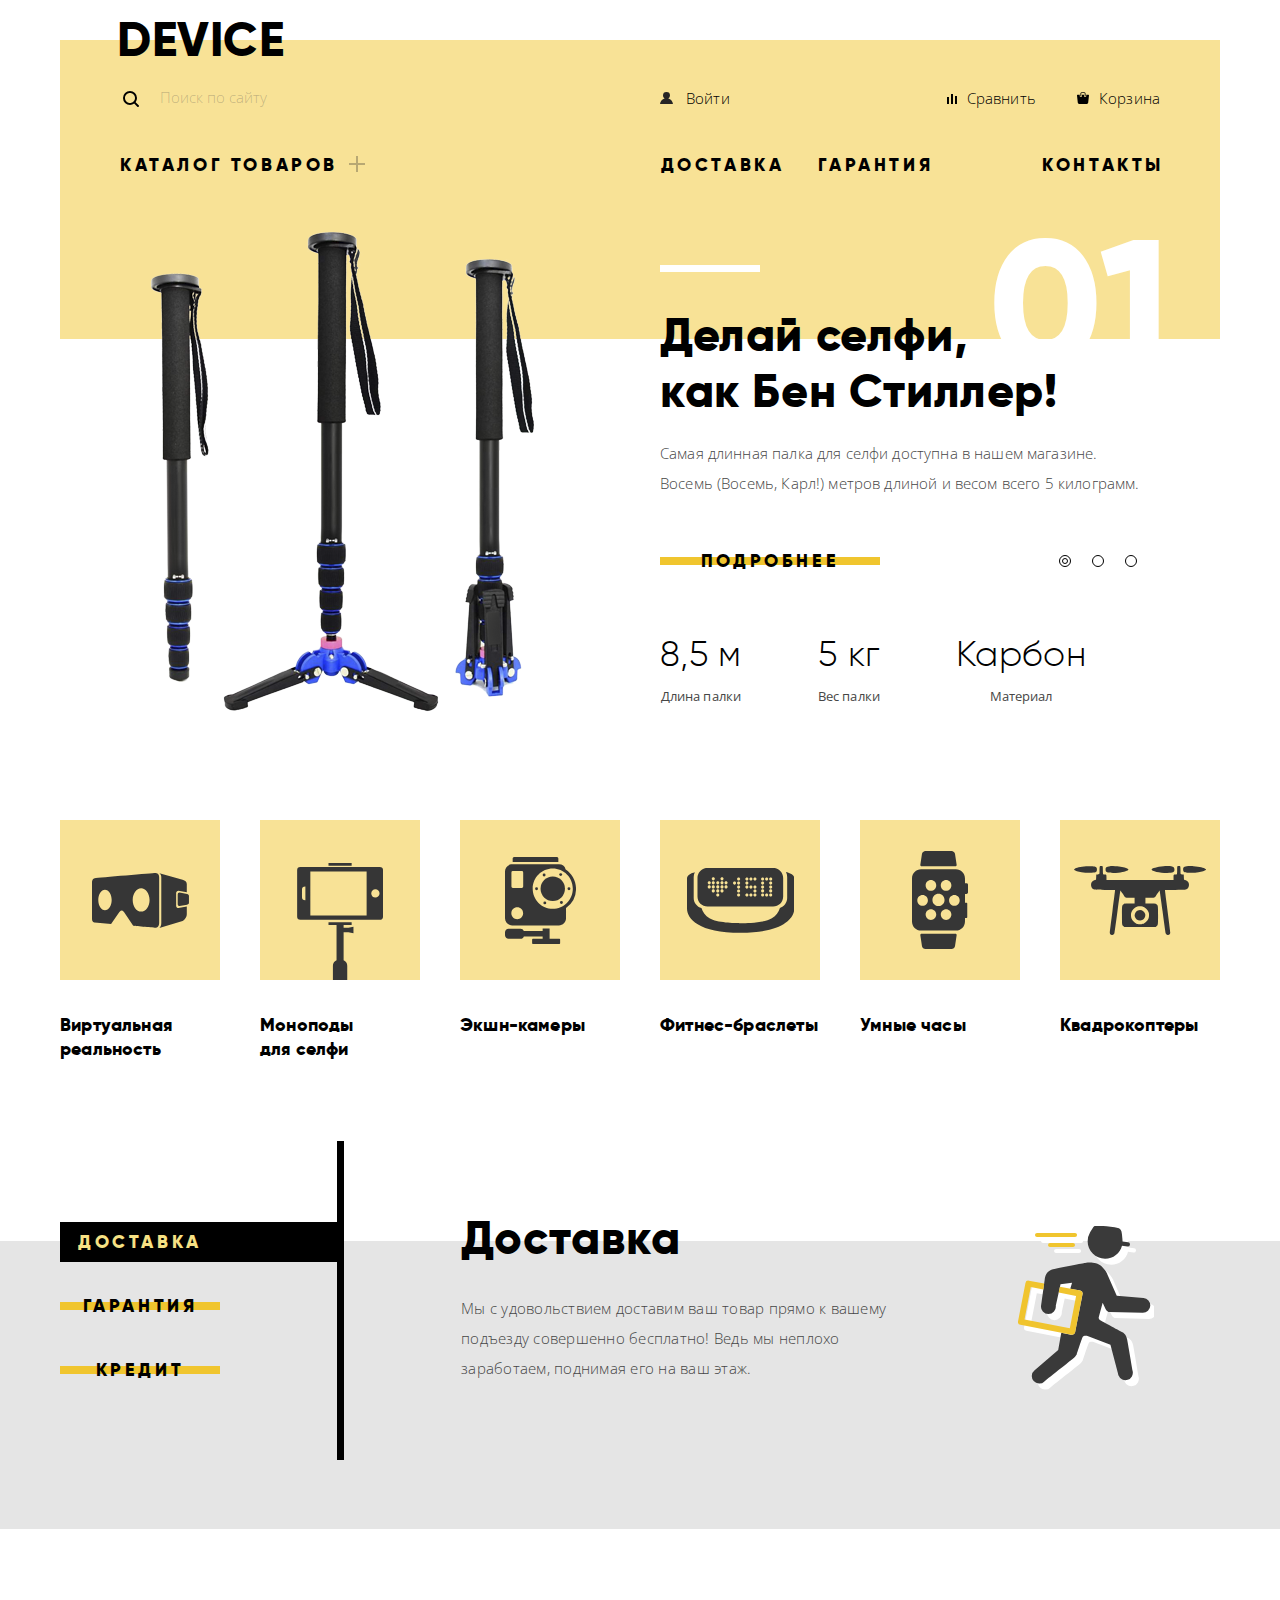
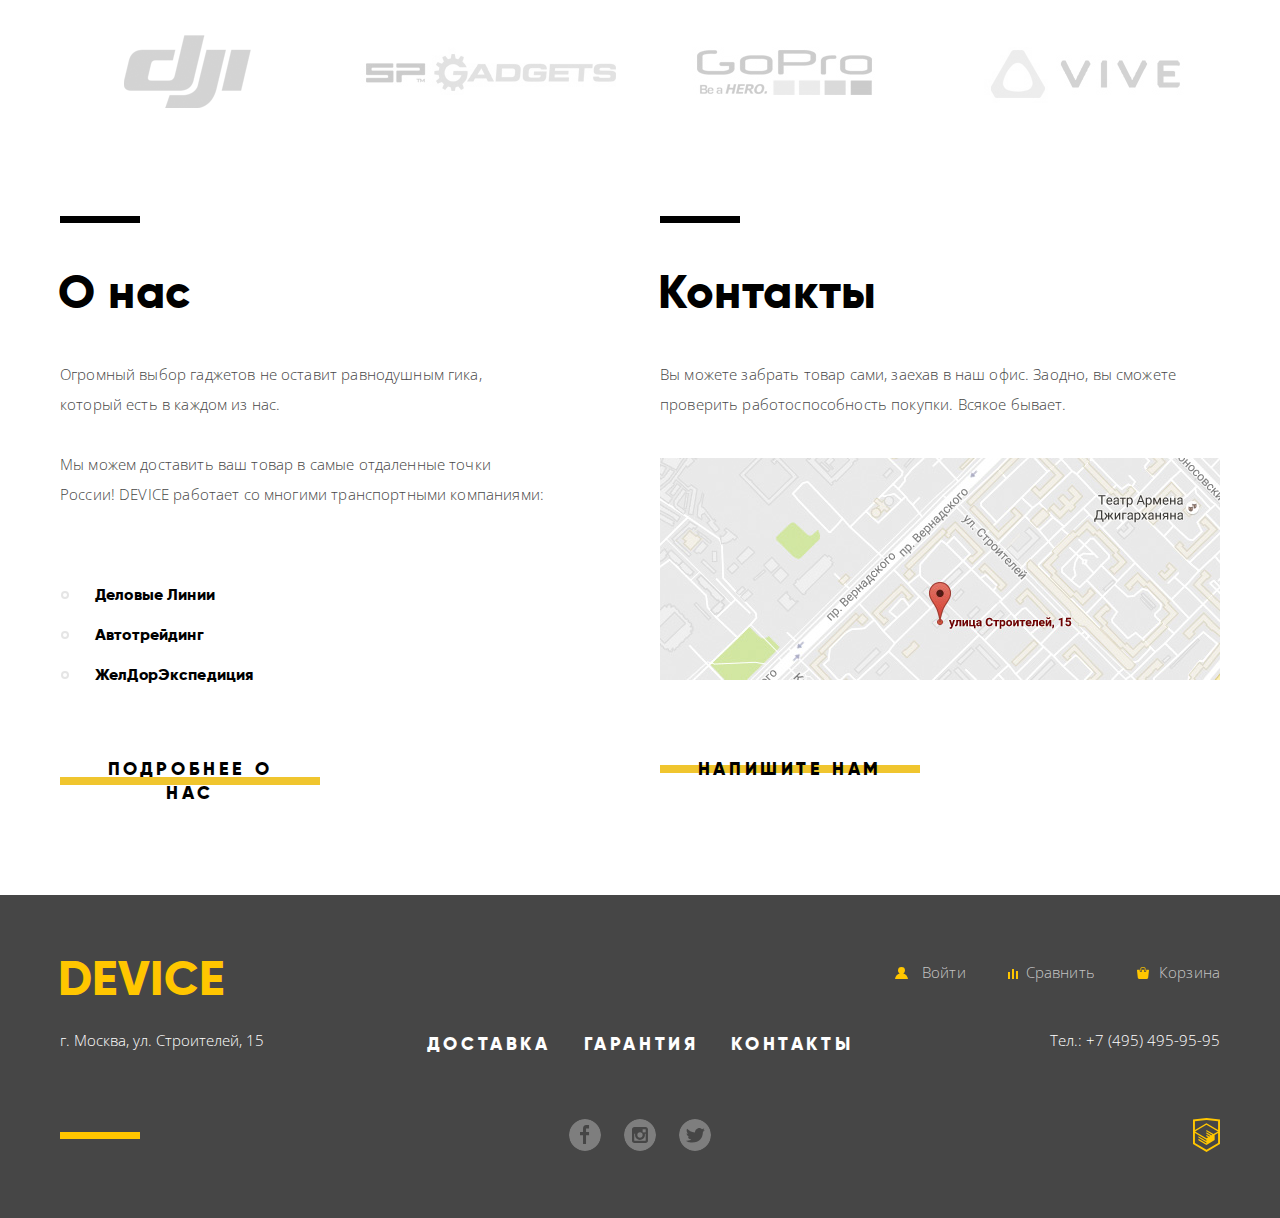
==== commit 754ca9e1: "Работа готова к защите" ====
--- a/index.html
+++ b/index.html
@@ -5,7 +5,7 @@
 	<title>Интернет-магазин «Девайс»</title>
 	<link href="https://fonts.googleapis.com/css?family=Open+Sans:300,400&amp;subset=cyrillic" rel="stylesheet">
 	<link rel="stylesheet" href="css/normalize.css">
-	<link rel="stylesheet" href="css/style.css">
+	<link rel="stylesheet" href="css/style.min.css">
 </head>
 <body>
 
@@ -179,7 +179,7 @@
 					</li>
 					<li class="services-item services-item-warranty">
 						<h3 class="services-title">Гарантия</h3>
-						<p class="services-text">Если из-за возгорания купленного у нас товара у вас сгорит дом — не переживайте, мы выдадим вам новый. Товар, не дом, конечно же.</p>
+						<p class="services-text">Если из-за возгорания купленного у нас товара у вас сгорит дом — не переживайте, мы выдадим вам новый.<br>Товар, не дом, конечно же.</p>
 					</li>
 					<li class="services-item services-item-credit">
 						<h3 class="services-title">Кредит</h3>
@@ -285,7 +285,7 @@
 		<button class="modal-close" type="button">Закрыть</button>
 	</section>
 
-	<script src="js/script.js"></script>
+	<script src="js/script.min.js"></script>
 
 </body>
 </html>
--- a/css/style.min.css
+++ b/css/style.min.css
@@ -0,0 +1 @@
+.modal-write-us,body{background-color:#fff}.catalog-hidden>ul,.catalog-item-hover,.category-link figure,.form-write-us p{-webkit-box-direction:normal;-webkit-box-orient:vertical}.catalog-hidden>ul,.catalog-item-hover,.category-link figure,.form-write-us p,.services-controls,.slider-table tr{-webkit-box-orient:vertical}@font-face{font-family:"Gilroy Extra Bold";src:url(../font/gilroyextrabold-webfont.woff2) format("woff2"),url(../font/gilroyextrabold-webfont.woff) format("woff");font-weight:400;font-style:normal}@font-face{font-family:"Gilroy Light";src:url(../font/gilroylight-webfont.woff2) format("woff2"),url(../font/gilroylight-webfont.woff) format("woff");font-weight:400;font-style:normal}body{margin:0;padding:0;font-weight:300;font-size:15px;line-height:30px;font-family:"Open Sans",Arial,sans-serif;letter-spacing:.15px;color:#464646}a{text-decoration:none}img{max-width:100%;height:auto}.visually-hidden:not(:focus):not(:active),input[type=checkbox].visually-hidden,input[type=radio].visually-hidden{position:absolute;width:1px;height:1px;margin:-1px;padding:0;white-space:nowrap;border:0;-webkit-clip-path:inset(100%);clip-path:inset(100%);clip:rect(0 0 0 0);overflow:hidden}.button{font:inherit;border:none}.container{width:1160px;margin:0 auto}.modal-map,.modal-write-us{top:50%;left:50%;display:none;width:960px;margin-left:-480px}.modal{position:fixed;-webkit-box-shadow:0 10px 20px rgba(4,6,6,.2);box-shadow:0 10px 20px rgba(4,6,6,.2)}.modal-write-us{height:553px;margin-top:-276px;padding:93px 100px 77px;-webkit-box-sizing:border-box;box-sizing:border-box}.modal-map{height:560px;margin-top:-280px;-webkit-box-sizing:border-box;box-sizing:border-box}.modal-map img,.modal-show{display:block}.modal-map p{position:absolute;top:0;left:0;z-index:1;margin:0}.modal-map iframe{position:relative;z-index:2;border:none}.modal-show{-webkit-animation-name:bounce;animation-name:bounce;-webkit-animation-duration:.5s;animation-duration:.5s}.modal-error{-webkit-animation-name:shake;animation-name:shake;-webkit-animation-duration:.5s;animation-duration:.5s}.modal-close{position:absolute;top:22px;right:22px;z-index:2;width:55px;height:55px;padding:0;font-size:0;border:none;border-radius:50%;background-color:#f0c52e;cursor:pointer;opacity:.5}.modal-close:hover{opacity:1}.modal-close:active{opacity:.3}.modal-close::after,.modal-close::before{content:"";position:absolute;top:27px;left:12px;width:30px;height:2px;background-color:#fff}.modal-close::after{-webkit-transform:rotate(45deg);-ms-transform:rotate(45deg);transform:rotate(45deg)}.modal-close::before{-webkit-transform:rotate(-45deg);-ms-transform:rotate(-45deg);transform:rotate(-45deg)}.form-write-us{display:-webkit-box;display:-ms-flexbox;display:flex;-webkit-box-pack:justify;-ms-flex-pack:justify;justify-content:space-between;-ms-flex-wrap:wrap;flex-wrap:wrap}.form-write-us p,.user-columns{display:-webkit-box;display:-ms-flexbox}.form-write-us label{margin-bottom:7px;font-size:18px;line-height:24px;font-family:"Gilroy Extra Bold",Arial,sans-serif;color:#000}.form-write-us p{display:flex;-ms-flex-direction:column;flex-direction:column}.form-write-us input{width:360px;padding:16px 20px;-webkit-box-sizing:border-box;box-sizing:border-box}.form-write-us input[type=email]:invalid{outline:0;background-color:#f6dada}.form-group{margin:0 0 33px}.form-group-all{width:100%;margin-bottom:42px}.form-write-us textarea{height:156px;padding:15px 20px;-webkit-box-sizing:border-box;box-sizing:border-box}.form-write-us input,.form-write-us textarea{font:inherit;font-weight:400;font-size:14px;line-height:18px;color:rgba(70,70,70,1);border:none;background-color:#f2f2f2}.form-write-us input::placeholder,.form-write-us textarea::placeholder{font-weight:400;color:rgba(70,70,70,.4);opacity:1}.form-write-us input:-ms-input-placeholder,.form-write-us textarea:-ms-input-placeholder{font-weight:400;color:rgba(70,70,70,.4)}.form-write-us input::-ms-input-placeholder,.form-write-us textarea::-ms-input-placeholder{font-weight:400;color:rgba(70,70,70,.4)}.form-write-us input:hover,.form-write-us textarea:hover{background-color:#eaeaea}.form-write-us input:focus,.form-write-us textarea:focus{background-color:#fff;outline:#f0c52e solid 3px}.button-send-us{width:200px;padding:8px 25px;cursor:pointer}@-webkit-keyframes bounce{0%{-webkit-transform:translateY(-2000px);transform:translateY(-2000px)}70%{-webkit-transform:translateY(30px);transform:translateY(30px)}90%{-webkit-transform:translateY(-10px);transform:translateY(-10px)}100%{-webkit-transform:translateY(0);transform:translateY(0)}}@keyframes bounce{0%{-webkit-transform:translateY(-2000px);transform:translateY(-2000px)}70%{-webkit-transform:translateY(30px);transform:translateY(30px)}90%{-webkit-transform:translateY(-10px);transform:translateY(-10px)}100%{-webkit-transform:translateY(0);transform:translateY(0)}}@-webkit-keyframes shake{0%,100%{-webkit-transform:translateX(0);transform:translateX(0)}10%,30%,50%,70%,90%{-webkit-transform:translateX(-10px);transform:translateX(-10px)}20%,40%,60%,80%{-webkit-transform:translateX(10px);transform:translateX(10px)}}@keyframes shake{0%,100%{-webkit-transform:translateX(0);transform:translateX(0)}10%,30%,50%,70%,90%{-webkit-transform:translateX(-10px);transform:translateX(-10px)}20%,40%,60%,80%{-webkit-transform:translateX(10px);transform:translateX(10px)}}.main-header{position:relative;margin-top:40px;padding:33px 60px 142px;-webkit-box-sizing:border-box;box-sizing:border-box;background-color:#f8e296}.button-search,.user-search{background-color:transparent}.logo-header{position:absolute;left:57px;top:-24px;font-size:48px;line-height:48px;font-family:"Gilroy Extra Bold",Arial,sans-serif;letter-spacing:.6px;text-transform:uppercase;color:#000}.inner-logo-header:hover{color:rgba(0,0,0,.6)}.inner-logo-header:active{color:rgba(0,0,0,.3)}.user-columns{display:flex;-webkit-box-pack:justify;-ms-flex-pack:justify;justify-content:space-between;-webkit-box-align:start;-ms-flex-align:start;align-items:flex-start;margin-bottom:30px}.user-navigation{display:-webkit-box;display:-ms-flexbox;display:flex;-ms-flex-item-align:center;align-self:center;width:500px;margin:0;padding:0;color:#000;list-style:none}.user-navigation-profile{display:-webkit-box;display:-ms-flexbox;display:flex}.user-navigation a{position:relative;color:#000}.cart-header::before,.compare-header::before,.log-in-header::before,.user-name-header::before{position:absolute;left:0;content:"";background-repeat:no-repeat;background-position:center}.user-navigation a:hover{opacity:.6}.user-navigation a:active{opacity:.3}.user-navigation>li:nth-child(1){margin-right:auto}.user-navigation>li:nth-child(2){margin-right:41px;margin-left:40px}.log-in-header,.user-name-header{padding-left:26px}.compare-header{padding-left:20px}.cart-header{padding-left:22px}.log-in-header::before,.user-name-header::before{top:4px;width:13px;height:12px;background-image:url(../img/icon-user.svg)}.user-name-header::before{top:9px}.compare-header::before{top:6px;width:10px;height:10px;background-image:url(../img/icon-compare.svg)}.cart-header::before{top:4px;width:12px;height:12px;background-image:url(../img/icon-cart.svg)}.form-search{position:relative;display:-webkit-box;display:-ms-flexbox;display:flex;min-height:50px}.form-search::before{content:"";position:absolute;top:18px;left:3px;width:16px;height:16px;background-image:url(../img/icon-search.svg);background-repeat:no-repeat;background-position:center}.user-search{width:355px;padding-left:40px;padding-right:20px;-webkit-box-sizing:border-box;box-sizing:border-box;font:inherit;color:rgba(70,70,70,1);border:none;border-bottom:2px solid #f8e296}.button-yellow,.site-navigation{font-size:18px;line-height:24px;font-family:"Gilroy Extra Bold",Arial,sans-serif;letter-spacing:3.6px;text-transform:uppercase}.user-search::placeholder{color:rgba(70,70,70,.3);opacity:1}.user-search:-ms-input-placeholder{color:rgba(70,70,70,.3)}.user-search::-ms-input-placeholder{color:rgba(70,70,70,.3)}.user-search:hover::placeholder{color:rgba(70,70,70,.6)}.user-search:hover:-ms-input-placeholder{color:rgba(70,70,70,.6)}.user-search:hover::-ms-input-placeholder{color:rgba(70,70,70,.6)}.button-search{display:none;padding:8px 19px;color:#000;border:2px solid #000;cursor:pointer}.button-search:hover{color:#fff;background-color:#000}.button-search:active{color:rgba(255,255,255,.3);background-color:#000;display:block}.user-search:active,.user-search:focus{border-bottom:2px solid #000;outline:0}.user-search:focus+.button-search{display:block}.user-navigation .log-out-header{margin-left:15px;color:rgba(0,0,0,.3)}.user-navigation .log-out-header:hover{color:rgba(0,0,0,.7)}.user-navigation .log-out-header:active{color:rgba(0,0,0,.2)}.button-yellow{position:relative;color:#000;text-align:center;background-color:transparent}.button-yellow::before{content:"";position:absolute;top:0;right:0;bottom:0;left:0;z-index:-1;width:100%;height:8px;margin:auto;background-color:#f0c52e;-webkit-transition:.3s;-o-transition:.3s;transition:.3s}.button-yellow:hover::before{height:100%}.button-yellow:active{color:rgba(0,0,0,.3)}.site-navigation{position:relative;display:-webkit-box;display:-ms-flexbox;display:flex;margin:0;padding:0;color:#000;list-style:none}.button-more-us,.button-write-us{display:block;width:220px;padding:8px 20px}.site-navigation>li:nth-child(1){margin-right:auto;padding-bottom:20px}.site-navigation>li:nth-child(2){margin-right:34px}.site-navigation>li:nth-child(3){margin-right:109px}.site-navigation .catalog{position:relative;padding-right:35px}.site-navigation .catalog::after{content:"";position:absolute;top:1px;right:8px;width:16px;height:16px;background-image:url(../img/icon-plus.svg);background-repeat:no-repeat;background-position:center;opacity:.3}.site-navigation>li:nth-child(4){margin-right:-4px}.site-navigation a{color:#000}.site-navigation a:hover{color:rgba(0,0,0,.6)}.site-navigation a:active{color:rgba(0,0,0,.3)}.catalog-hidden{position:absolute;top:44px;right:0;left:0;z-index:1;display:none;-ms-flex-wrap:wrap;flex-wrap:wrap;width:100%;margin:0 0 0 -60px;padding:0 60px 14px;font-weight:300;font-size:15px;line-height:36px;font-family:"Open Sans",Arial,sans-serif;text-transform:none;letter-spacing:.15px;color:#000;list-style:none}.button-paggination,.logo-footer,.navigation-footer,.paggination-list a{text-transform:uppercase;font-family:"Gilroy Extra Bold",Arial,sans-serif}.site-navigation-catalog:hover .catalog-hidden{display:-webkit-box;display:-ms-flexbox;display:flex;background-color:#f7e296}.catalog-hidden a{color:#000}.catalog-hidden a:hover{color:rgba(0,0,0,.6)}.catalog-hidden .catalog-current:hover{color:inherit}.catalog-hidden a:active{color:rgba(0,0,0,.3)}.catalog-hidden>ul{display:-webkit-box;display:-ms-flexbox;display:flex;-ms-flex-direction:column;flex-direction:column;margin-bottom:20px;padding:0;list-style:none}.paggination,.paggination-list{display:-webkit-box;display:-ms-flexbox}.catalog-hidden>ul:not(:last-child){margin-right:60px}.catalog-hidden>ul:nth-child(2){margin-right:75px}.inner-page .main-header{padding-bottom:29px}.paggination{display:flex;-webkit-box-pack:justify;-ms-flex-pack:justify;justify-content:space-between;-webkit-box-align:center;-ms-flex-align:center;align-items:center;background-color:#ebebeb}.button-paggination{padding:23px 28px;font-size:16px;line-height:24px;letter-spacing:3.8px;color:#000;text-align:center;-webkit-transition:.1s;-o-transition:.1s;transition:.1s}.button-paggination:hover{background-color:#d9d9d9}.button-paggination:active{color:rgba(0,0,0,.3);background-color:#d9d9d9}.paggination-list{display:flex;-ms-flex-wrap:wrap;flex-wrap:wrap;margin:0 auto 0 210px;padding:0;list-style:none}.paggination-list>li:not(:last-child){margin-right:30px}.paggination-list a{font-size:16px;line-height:24px;letter-spacing:.91px;opacity:.3;color:#000;cursor:pointer}.paggination-list .paggination-current{opacity:1}.paggination-list a:hover,.user-navigation-footer a:hover::before{opacity:.6}.paggination-list a:active{opacity:1}.inner-page .main-header{margin-bottom:38px}.main-footer{padding-top:62px;padding-bottom:57px;background-color:#464646}.main-footer .container{display:-webkit-box;display:-ms-flexbox;display:flex;-webkit-box-pack:justify;-ms-flex-pack:justify;justify-content:space-between;-ms-flex-wrap:wrap;flex-wrap:wrap}.logo-footer{position:relative;top:-2px;left:-2px;margin-bottom:20px;font-size:48px;line-height:48px;letter-spacing:.48px;color:#ffc600}.cart-footer::before,.compare-footer::before,.log-in-footer::before,.user-name-footer::before{position:absolute;left:0;background-repeat:no-repeat;background-position:center;content:""}.breadcrumbs,.navigation-footer{line-height:24px;list-style:none}.inner-logo-footer:hover{color:rgba(255,198,0,.6)}.inner-logo-footer:active{color:rgba(255,198,0,.3)}.address,.navigation-footer a{color:#fff}.address{width:320px;margin-bottom:54px;font-style:normal;letter-spacing:normal}.navigation-footer{display:-webkit-box;display:-ms-flexbox;display:flex;-webkit-box-align:end;-ms-flex-align:end;align-items:flex-end;-webkit-box-pack:center;-ms-flex-pack:center;justify-content:center;-ms-flex-wrap:wrap;flex-wrap:wrap;width:470px;margin:0 0 53px;padding:0;font-size:18px;letter-spacing:3.6px;color:#fff}.navigation-footer>li:not(:last-child){margin-right:33px}.navigation-footer a:hover{color:rgba(255,255,255,.6)}.navigation-footer a:active{color:rgba(255,255,255,.3)}.user-navigation-footer{display:-webkit-box;display:-ms-flexbox;display:flex;-webkit-box-pack:end;-ms-flex-pack:end;justify-content:flex-end;-ms-flex-wrap:wrap;flex-wrap:wrap;width:950px;margin:0;padding:0;color:rgba(255,255,255,.7);list-style:none}.log-in-footer,.user-name-footer{padding-left:27px}.compare-footer{padding-left:18px}.cart-footer{padding-left:22px}.log-in-footer::before,.user-name-footer::before{top:5px;width:13px;height:12px;background-image:url(../img/icon-user-footer.svg)}.compare-footer::before{top:7px;width:10px;height:10px;background-image:url(../img/icon-compare-footer.svg)}.cart-footer::before{top:5px;width:12px;height:12px;background-image:url(../img/icon-cart-footer.svg)}.user-navigation-footer a{position:relative;color:rgba(255,255,255,.7)}.user-navigation-footer a:hover{color:rgba(255,255,255,1)}.user-navigation-footer a:active{opacity:.3}.user-navigation-footer .log-out-footer{margin-left:15px;color:rgba(255,255,255,.3)}.user-navigation-footer>li:not(:last-child){margin-right:42px}.user-navigation-footer .log-out-footer:hover{color:rgba(255,255,255,.6)}.user-navigation-footer .log-out-footer:active{color:rgba(255,255,255,.1)}.phone,.phone a{color:#fff}.phone{width:320px;margin:0 0 54px;text-align:right;letter-spacing:normal}.social-line-footer{position:relative;display:-webkit-box;display:-ms-flexbox;display:flex;-webkit-box-align:center;-ms-flex-align:center;align-items:center}.information-us,.social-footer{display:-webkit-box;display:-ms-flexbox}.main-footer .container::after{content:"";-ms-flex-item-align:center;-ms-grid-row-align:center;align-self:center;-webkit-box-ordinal-group:2;-ms-flex-order:1;order:1;width:80px;height:7px;background-color:#ffc600}.developed-by,.social-footer{-webkit-box-ordinal-group:3;order:2}.social-footer{display:flex;-ms-flex-wrap:wrap;flex-wrap:wrap;-ms-flex-order:2;width:142px;margin:10px 0 0;padding:0;list-style:none}.developed-by,.social-button{display:block;background-repeat:no-repeat}.social-footer>li{margin-bottom:10px}.social-footer>li:not(:nth-child(3n)){margin-right:23px}.social-button{width:32px;height:32px;border-radius:50%;opacity:.3}.social-button-facebook{background-image:url(../img/icon-facebook.svg)}.social-button-instagram{background-image:url(../img/icon-instagram.svg)}.social-button-twitter{background-image:url(../img/icon-twitter.svg)}.social-button:hover{opacity:.6}.social-button:active{opacity:.1}.developed-by{-ms-flex-order:2;width:30px;margin-left:50px;background-image:url(../img/icon-logo-html.svg);background-position:right center}.developed-by:hover{opacity:.6}.developed-by:active{opacity:.3}.information-us{display:flex;-webkit-box-pack:justify;-ms-flex-pack:justify;justify-content:space-between;padding-bottom:82px}.page-title{margin:0 59px 23px;font-size:47px;line-height:48px;font-family:"Gilroy Extra Bold",Arial,sans-serif;letter-spacing:.65px;color:#000}.breadcrumbs,.breadcrumbs a{color:rgba(0,0,0,.3)}.breadcrumbs{display:-webkit-box;display:-ms-flexbox;display:flex;-ms-flex-wrap:wrap;flex-wrap:wrap;margin:0 60px 46px;padding:0;font-size:14px;font-family:"Open Sans",Arial,sans-serif;letter-spacing:.14px}.navigation-title .filter-title,.sorting-title{font-size:16px;line-height:24px;letter-spacing:3.7px;font-family:"Gilroy Extra Bold",Arial,sans-serif;text-transform:uppercase}.breadcrumbs>li:not(:last-child){position:relative;margin-right:37px}.breadcrumbs>li:not(:last-child)::after{content:"";position:absolute;top:9px;right:-19px;width:4px;height:4px;border-top:1px solid #161616;border-right:1px solid #161616;-webkit-transform:rotate(45deg);-ms-transform:rotate(45deg);transform:rotate(45deg)}.breadcrumbs a:hover{color:rgba(0,0,0,.6)}.breadcrumbs a:active{color:rgba(0,0,0,.1)}.catalog-columns{background-image:-webkit-gradient(linear,left top,right top,color-stop(50%,#eee),color-stop(50%,#fff));background-image:-webkit-linear-gradient(left,#eee 50%,#fff 50%);background-image:-o-linear-gradient(left,#eee 50%,#fff 50%);background-image:linear-gradient(to right,#eee 50%,#fff 50%)}.catalog-columns .container{display:-webkit-box;display:-ms-flexbox;display:flex;-webkit-box-pack:justify;-ms-flex-pack:justify;justify-content:space-between;padding:69px 0 77px;background-image:-webkit-gradient(linear,left top,right top,color-stop(28.3%,#eee),color-stop(28.3%,#fff));background-image:-webkit-linear-gradient(left,#eee 28.3%,#fff 28.3%);background-image:-o-linear-gradient(left,#eee 28.3%,#fff 28.3%);background-image:linear-gradient(to right,#eee 28.3%,#fff 28.3%)}.navigation-title .container,.sorting{display:-webkit-box;display:-ms-flexbox}.navigation-title{background-image:-webkit-gradient(linear,left top,right top,color-stop(50%,#dbdbdb),color-stop(50%,#ebebeb));background-image:-webkit-linear-gradient(left,#dbdbdb 50%,#ebebeb 50%);background-image:-o-linear-gradient(left,#dbdbdb 50%,#ebebeb 50%);background-image:linear-gradient(to right,#dbdbdb 50%,#ebebeb 50%)}.navigation-title .container{display:flex;-webkit-box-align:center;-ms-flex-align:center;align-items:center;-webkit-box-pack:justify;-ms-flex-pack:justify;justify-content:space-between;min-height:70px;background-image:-webkit-gradient(linear,left top,right top,color-stop(28.3%,#dbdbdb),color-stop(28.3%,#ebebeb));background-image:-webkit-linear-gradient(left,#dbdbdb 28.3%,#ebebeb 28.3%);background-image:-o-linear-gradient(left,#dbdbdb 28.3%,#ebebeb 28.3%);background-image:linear-gradient(to right,#dbdbdb 28.3%,#ebebeb 28.3%)}.navigation-title .filter-title{margin-left:60px;color:#000}.sorting{display:flex;-webkit-box-align:center;-ms-flex-align:center;align-items:center;width:760px}.sorting-title{margin:0 50px 0 0;color:#000}.sorting-list{display:-webkit-box;display:-ms-flexbox;display:flex;-ms-flex-wrap:wrap;flex-wrap:wrap;margin:0 auto 0 0;padding:0;list-style:none}.sorting-list a{color:#000}.sorting-list>li{margin-right:28px;font-size:14px;line-height:18px;font-weight:400;opacity:.3;color:#000;cursor:pointer}.sorting-list>li:hover{opacity:.6}.sorting-list .sorting-current,.sorting-list>li:active{opacity:1}.sorting-icon{-ms-flex-negative:0;flex-shrink:0;width:11px;height:10px;background-repeat:no-repeat;background-position:center;cursor:pointer;opacity:.2}.sorting-icon:hover{opacity:.4}.sorting-current,.sorting-icon:active{opacity:1}.sorting-ascending{margin-right:19px;background-image:url(../img/icon-up-dir.svg)}.sorting-descending{background-image:url(../img/icon-down-dir.svg)}.filter{width:200px;margin-top:12px;margin-left:59px;background-color:#eee}.catalog-items{background-color:#fff}.information-us h2{font-size:47px;line-height:48px;font-family:"Gilroy Extra Bold",Arial,sans-serif;letter-spacing:.6px;color:#000}.about-us{width:485px}.about-us>h2,.contacts>h2{position:relative;left:-2px;margin:0 0 42px}.about-us>h2::before,.contacts>h2::before{content:"";position:absolute;top:-53px;left:2px;width:80px;height:7px;background-color:#000}.about-us>p{margin:0 0 30px}.about-us-list{margin:66px 0 54px 35px;padding:0;font-size:16px;line-height:40px;font-family:"Gilroy Extra Bold",Arial,sans-serif;color:#000;list-style:none}.about-us-list>li{position:relative}.about-us-list>li::before{content:"";position:absolute;top:16px;left:-34px;width:8px;height:8px;-webkit-box-sizing:border-box;box-sizing:border-box;border:2px solid #e5e5e5;border-radius:50%;background-color:transparent}.about-us-list a{color:#000}.about-us-list a:hover{color:rgba(0,0,0,.6)}.about-us-list a:active{color:rgba(0,0,0,.3)}.contacts{width:560px}.contacts>p{margin:0 0 39px}.map-contacts{display:block;margin-bottom:60px}.catalog-list,.price-controls{display:-webkit-box;display:-ms-flexbox}.filter-range{margin:0 0 46px;padding:0;border:none}.range-controls{position:relative;margin-top:17px;margin-bottom:9px}.range-controls .scale{height:2px;background-color:#dbdbdb}.range-controls .bar{width:60%;height:2px;background-color:#91c92f}.range-toggle::before{content:"";position:absolute;top:-10px;width:4px;height:4px;border:8px solid #fff;border-radius:50%;background-color:#ababab;-webkit-box-shadow:0 2px 0 0 #dadada;box-shadow:0 2px 0 0 #dadada;cursor:pointer}.range-toggle-min::before{left:-5px}.range-toggle-max::before{left:54%}.range-toggle:active::before{top:-10px;border-width:9px}.price-controls{display:flex}.price-controls label{font-size:14px;line-height:24px;font-family:"Gilroy Light",Arial,sans-serif;opacity:.2;color:#000;border:none;background-color:transparent}.catalog-details a,.filter-bluetooth legend,.filter-color legend,.filter-range legend{font-family:"Gilroy Extra Bold",Arial,sans-serif;letter-spacing:.18px}.price-controls input{width:50px;padding:0;border:none;background-color:transparent}.price-controls .min-price{margin-right:21px}.filter-color{margin:0 0 43px;padding:0;border:none}.filter-color ul{margin:0 0 0 -1px;padding:0;list-style:none}.filter-input+label{position:relative;cursor:pointer;-webkit-user-select:none;-moz-user-select:none;-ms-user-select:none;user-select:none}.filter-input-checkbox+label::before,.filter-input-radio+label::after,.filter-input-radio+label::before{position:absolute;content:""}.filter-input:focus+label::before{outline:dotted thin;outline:-webkit-focus-ring-color auto 5px}.filter-input-checkbox+label::before{top:-2px;left:0;width:27px;height:23px;background-image:url(../img/icon-checkbox-off.svg);background-repeat:no-repeat;background-position:left center}.filter-input-checkbox:active+label::before,.filter-input-checkbox:checked+label::before{background-image:url(../img/icon-checkbox-on.svg)}.filter-input-checkbox:hover+label::before{opacity:.6}.filter-input-checkbox:active+label::before{opacity:1}.filter-input-radio+label::before{top:-4px;left:-1px;width:25px;height:25px;-webkit-box-sizing:border-box;box-sizing:border-box;border:4px solid #000;border-radius:50%}.catalog-item-hover,.slider{-webkit-box-sizing:border-box}.filter-input-radio+label::after{top:4px;left:7px;width:9px;height:9px;border-radius:50%}.filter-input-radio:checked+label::after{background-color:#000;opacity:1}.filter-input-radio:hover+label::after,.filter-input-radio:hover+label::before{opacity:.6}.filter-input-radio:active+label::before{opacity:1}.filter-input-radio:active+label::after{background-color:#000;opacity:1}.filter-input:disabled+label::before{opacity:.25}.filter-input:disabled+label{color:#a6a6a6}.filter-bluetooth{margin:0 0 32px;padding:0;border:none}.filter-bluetooth ul{margin:0;padding:0;list-style:none}.filter-bluetooth legend,.filter-color legend,.filter-range legend{position:relative;margin-bottom:18px;font-size:18px;line-height:24px;color:#000}.filter-bluetooth label,.filter-color label{padding-left:40px;font-size:14px;line-height:40px;letter-spacing:.18px;color:#000}.filter-bluetooth>legend::before,.filter-color>legend::before,.filter-range>legend::before{content:"";position:absolute;top:-12px;width:201px;height:2px;background-color:#000}.button-show-filter{z-index:0;width:100%;padding:8px 0;cursor:pointer}.catalog-list{display:flex;-ms-flex-wrap:wrap;flex-wrap:wrap;width:760px;margin:0 0 -11px;padding:0;list-style:none}.catalog-list>li{position:relative;width:360px;margin-right:40px;margin-bottom:46px}.catalog-list>li:nth-child(2n){margin-right:0}.catalog-details{display:-webkit-box;display:-ms-flexbox;display:flex;-webkit-box-pack:justify;-ms-flex-pack:justify;justify-content:space-between;margin:0}.catalog-details a{width:260px;font-size:18px;line-height:24px;color:#000}.catalog-details span{font-size:16px;line-height:24px;font-family:"Gilroy Light",Arial,sans-serif;letter-spacing:.16px;color:#464646;text-align:right}.catalog-list .new-product::before,.category-link figcaption,.slider-item::before,.slider-title{font-family:"Gilroy Extra Bold",Arial,sans-serif}.catalog-details .professional-selfie-stick{width:180px}.catalog-item-image{position:relative;margin:0 0 32px}.catalog-list .new-product::before{content:"new";position:absolute;top:28px;right:28px;z-index:2;width:60px;height:60px;font-size:14px;line-height:60px;letter-spacing:.25px;text-transform:uppercase;color:rgba(0,0,0,.2);text-align:center;border:2px solid rgba(0,0,0,.1);border-radius:50%}.catalog-item-image img{display:block}.catalog-item-hover{position:absolute;top:0;display:none;-ms-flex-direction:column;flex-direction:column;-webkit-box-align:center;-ms-flex-align:center;align-items:center;width:100%;height:100%;box-sizing:border-box;text-align:center;background-color:rgba(238,238,238,.7)}.catalog-item-image:hover .catalog-item-hover{display:-webkit-box;display:-ms-flexbox;display:flex}.category-link figure,.category-list{display:-webkit-box;display:-ms-flexbox}.button-to-cart{z-index:1;width:200px;margin-top:171px;margin-bottom:5px;padding:8px 30px;cursor:pointer}.add-compare{padding:0;font-size:13px;line-height:36px;letter-spacing:.13px;color:rgba(0,0,0,.5);background-color:transparent;cursor:pointer}.add-compare:hover{color:rgba(0,0,0,1)}.add-compare:active{color:rgba(0,0,0,.2)}.add-compare:focus{outline:0}.category-list{display:flex;-ms-flex-wrap:wrap;flex-wrap:wrap;margin-bottom:40px;padding:0}.category-list>li{margin-right:40px;margin-bottom:40px;list-style:none}.category-list>li:nth-child(6n){margin-right:0}.category-link figure{position:relative;display:flex;-ms-flex-direction:column;flex-direction:column;width:160px;margin:0}.category-link figcaption{font-size:18px;line-height:24px;letter-spacing:.18px;color:#000}.category-link figure::before{content:"";position:relative;width:160px;height:160px;margin-bottom:33px;background-color:#f8e296;-webkit-transition:.2s;-o-transition:.2s;transition:.2s}.category-link figure::after{content:"";position:absolute;width:160px;height:160px;background-repeat:no-repeat;background-position:center;-webkit-transition:.1s;-o-transition:.1s;transition:.1s}.category-list .virtual-reality::after{background-image:url(../img/icon-virtual-reality.svg)}.category-list .monopods-for-selfie::after{background-image:url(../img/icon-monopods-for-selfie.svg);background-position:center bottom}.category-list .action-cameras::after{background-image:url(../img/icon-action-cameras.svg)}.category-list .fitness-bracelets::after{background-image:url(../img/icon-fitness-bracelets.svg)}.category-list .smart-watch::after{background-image:url(../img/icon-smart-watch.svg)}.category-list .quadcopters::after{background-image:url(../img/icon-quadcopters.svg)}.monopods-for-selfie>figcaption{width:100px}.category-link:active figure::before,.category-link:hover figure::before{background-color:#f0c52e}.category-link:active figcaption,.category-link:active figure::after{opacity:.3}.brands-list{display:-webkit-box;display:-ms-flexbox;display:flex;-ms-flex-wrap:wrap;flex-wrap:wrap;margin-bottom:126px;padding:0}.brands-list>li{margin-right:40px;margin-bottom:20px;list-style:none}.brands-list>li:nth-child(4n){margin-right:0}.brands-list a{display:block}.brands-list img{display:block;-webkit-filter:saturate(0);filter:saturate(0);opacity:.2;-webkit-transition:.2s;-o-transition:.2s;transition:.2s}.slider-controls,.slider-table tbody{display:-webkit-box;display:-ms-flexbox}.brands-list img:hover{-webkit-filter:saturate(1);filter:saturate(1);opacity:1}.slider{position:relative;margin-top:-111px;margin-bottom:92px;padding-right:60px;box-sizing:border-box}.slider-list{margin:0;padding:0}.slider-controls{position:absolute;-webkit-box-pack:justify;-ms-flex-pack:justify;justify-content:space-between;top:327px;right:83px;z-index:5;display:flex;width:78px}.slider-controls>label{position:relative;width:12px;height:12px;cursor:pointer}.slider-controls>label::after{content:"";position:absolute;width:12px;height:12px;-webkit-box-sizing:border-box;box-sizing:border-box;border:1px solid #000;border-radius:50%}input[id=product-monopods]:focus~.slider-controls label[for=product-monopods]::after,input[id=product-bracelets]:focus~.slider-controls label[for=product-bracelets]::after,input[id=product-quadcopters]:focus~.slider-controls label[for=product-quadcopters]::after{outline:dotted thin;outline:-webkit-focus-ring-color auto 5px}#product-bracelets:checked~.slider-controls .slider-controls-fitness-bracelets::before,#product-monopods:checked~.slider-controls .slider-controls-monopods-for-selfie::before,#product-quadcopters:checked~.slider-controls .slider-controls-quadcopters::before{content:"";position:absolute;top:3px;left:3px;width:4px;height:4px;border:1px solid #000;border-radius:50%}.slider-item{position:relative;display:none;min-height:500px;padding-left:600px;padding-top:80px;-webkit-box-sizing:border-box;box-sizing:border-box;list-style:none}#product-bracelets:checked~.slider-list .slider-item-fitness-bracelets,#product-monopods:checked~.slider-list .slider-item-monopods-for-selfie,#product-quadcopters:checked~.slider-list .slider-item-quadcopters{display:block}.slider-item-monopods-for-selfie{background-image:url(../img/slider-monopods-for-selfie.png);background-repeat:no-repeat;background-position:90px 0}.slider-item-fitness-bracelets{background-image:url(../img/slider-fitness-bracelets.png);background-repeat:no-repeat;background-position:116px 12px}.slider-item-quadcopters{background-image:url(../img/slider-quadcopters.png);background-repeat:no-repeat;background-position:31px 65px}.slider-item::before{position:absolute;top:-12px;right:-12px;font-size:179px;line-height:179.2px;letter-spacing:1px;color:#fff}.slider-item-monopods-for-selfie::before{content:"01"}.slider-item-fitness-bracelets::before{content:"02"}.slider-item-quadcopters::before{content:"03"}.slider-title{position:relative;margin:0 0 18px;font-size:47px;line-height:56px;letter-spacing:.6px;color:#000}.slider-title::before{content:"";position:absolute;top:-43px;left:0;width:100px;height:7px;background-color:#fff}.slider-text{margin:0 0 43px}.slider-item-monopods-for-selfie>.slider-text{width:98%}.slider-item-fitness-bracelets>.slider-text{width:91%}.slider-item-quadcopters>.slider-title{width:101%}.button-slider-detail{display:block;width:150px;margin-bottom:49px;padding:8px 35px}.slider-table{border-spacing:0}.slider-table tbody{display:flex}.services,.slider-table tr{display:-webkit-box;display:-ms-flexbox}.slider-table tr{display:flex;-webkit-box-direction:reverse;-ms-flex-direction:column-reverse;flex-direction:column-reverse;margin-right:76px}.slider-table tr:last-child{margin-right:0}.slider-item-quadcopters tr{margin-right:42px}.slider-table td{margin-bottom:8px;padding:0;font-size:36px;line-height:48px;font-family:"Gilroy Light",Arial,sans-serif;letter-spacing:.36px;color:#000}.slider-table th{padding:0;font-weight:400;font-size:13px;line-height:20px;letter-spacing:.13px}.services-wrapper{min-height:388px;margin-bottom:94px;background-image:-webkit-linear-gradient(top,transparent 100px,#e5e5e5 100px);background-image:-o-linear-gradient(top,transparent 100px,#e5e5e5 100px);background-image:linear-gradient(to bottom,transparent 100px,#e5e5e5 100px)}.services{position:relative;display:flex;-webkit-box-pack:justify;-ms-flex-pack:justify;justify-content:space-between;padding-top:74px}.services-item-delivery::after,.services::before{content:"";position:absolute}.services::before{top:0;left:277px;width:7px;height:319px;background-color:#000}.services-controls{position:relative;z-index:1;display:-webkit-box;display:-ms-flexbox;display:flex;-webkit-box-direction:normal;-ms-flex-direction:column;flex-direction:column;margin-top:7px}.services-controls>label{width:130px;margin-bottom:24px;padding:8px 15px;cursor:pointer;-webkit-user-select:none;-moz-user-select:none;-ms-user-select:none;user-select:none}.services-list{margin:0;padding:0}.services-item{position:relative;display:none;width:759px;padding-right:300px;-webkit-box-sizing:border-box;box-sizing:border-box;list-style:none}.services-item-delivery::after{top:11px;right:66px;width:136px;height:164px;background-image:url(../img/icon-delivery.svg);background-repeat:no-repeat}.services-item-credit::after,.services-item-warranty::after{content:"";position:absolute;top:-12px;background-repeat:no-repeat}.services-item-warranty::after{right:46px;width:171px;height:195px;background-image:url(../img/icon-warranty.svg)}.services-item-credit::after{right:70px;width:156px;height:188px;background-image:url(../img/icon-credit.svg)}.services-title{margin:0 0 30px;font-size:47px;line-height:48px;font-family:"Gilroy Extra Bold",Arial,sans-serif;letter-spacing:1px;color:#000}.services-text{margin:0;letter-spacing:.25px}#service-credit:checked~.services-controls .button-credit,#service-delivery:checked~.services-controls .button-delivery,#service-warranty:checked~.services-controls .button-warranty{color:#f7e184}.services-controls .button-yellow::before{-webkit-transition:0s;-o-transition:0s;transition:0s}.services-controls .button-yellow:hover::before{-webkit-transition:.3s;-o-transition:.3s;transition:.3s}#service-credit:checked~.services-controls .button-credit::before,#service-delivery:checked~.services-controls .button-delivery::before,#service-warranty:checked~.services-controls .button-warranty::before{width:280px;height:100%;background-color:#000;-webkit-transition:0s;-o-transition:0s;transition:0s}#service-credit:focus~.services-controls .button-credit::before,#service-delivery:focus~.services-controls .button-delivery::before,#service-warranty:focus~.services-controls .button-warranty::before{outline:dotted thin;outline:-webkit-focus-ring-color auto 5px}#service-credit:checked~.services-list .services-item-credit,#service-delivery:checked~.services-list .services-item-delivery,#service-warranty:checked~.services-list .services-item-warranty{display:block}
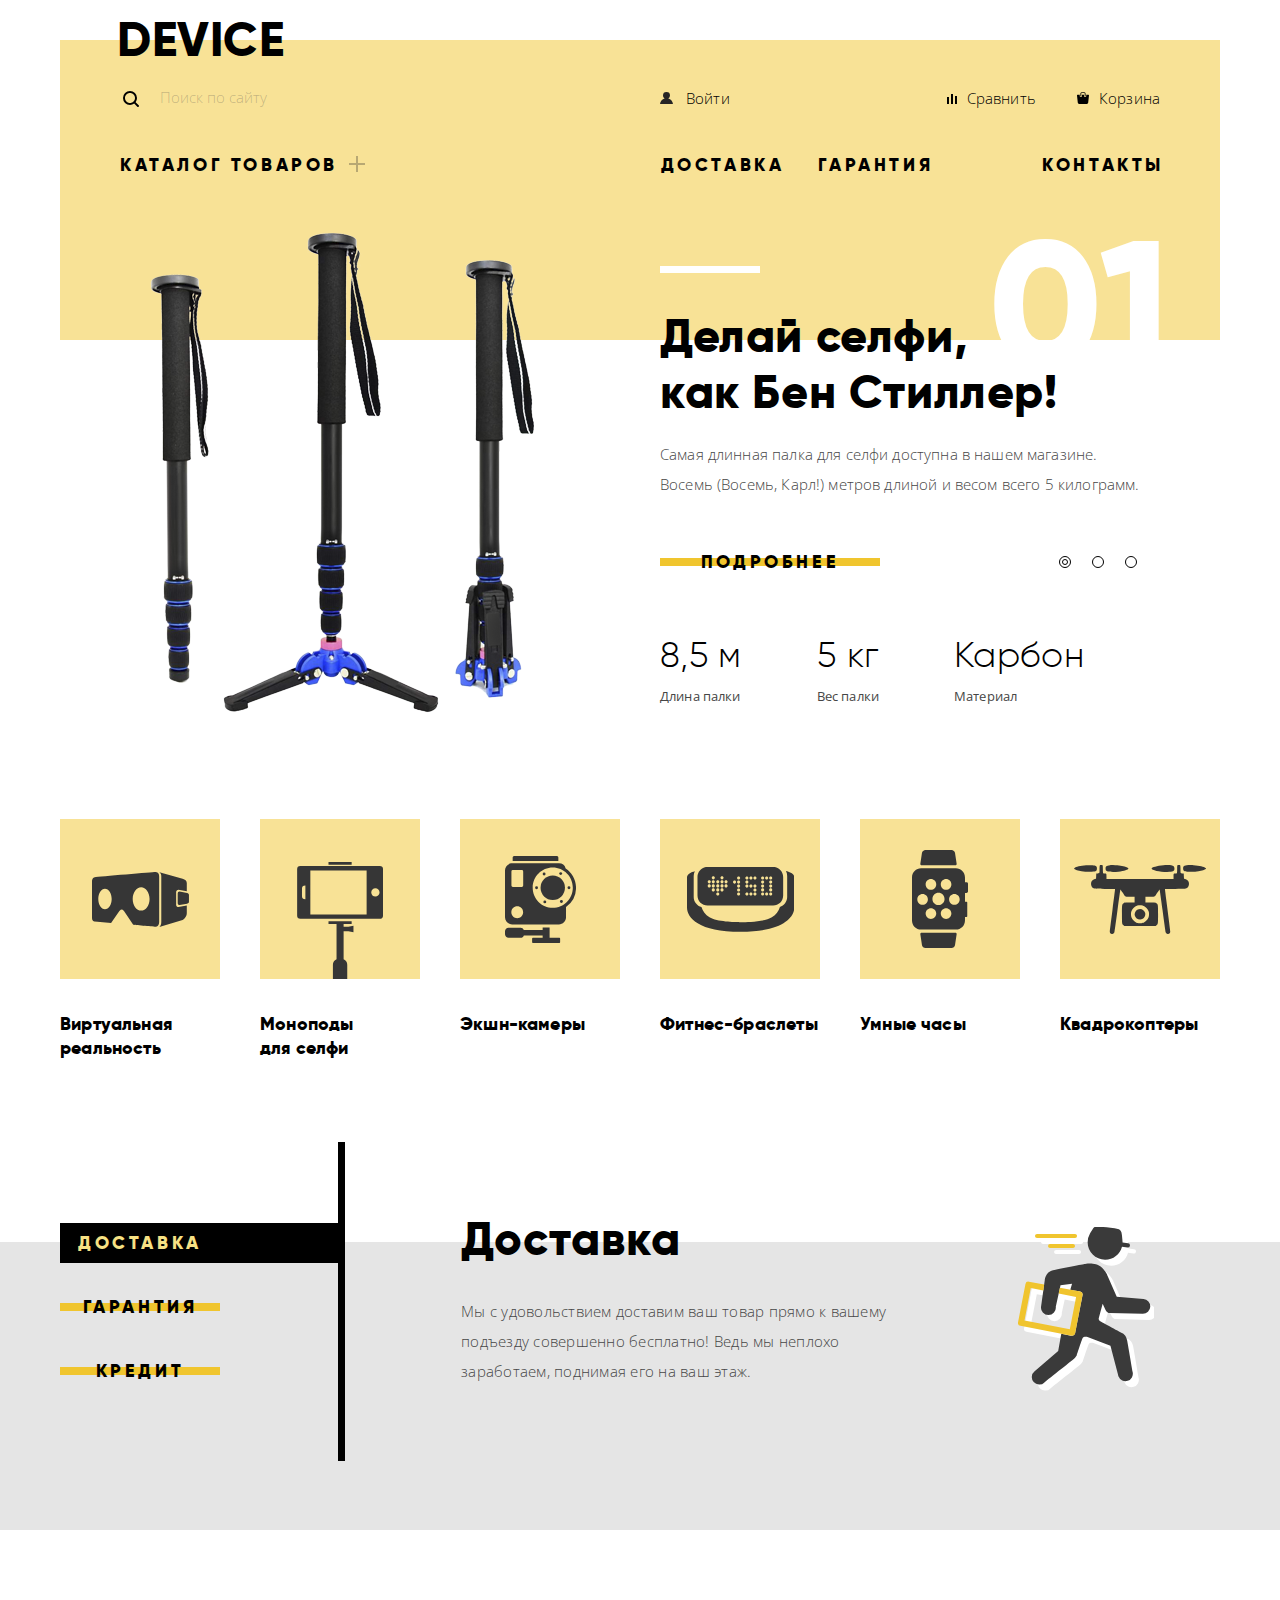
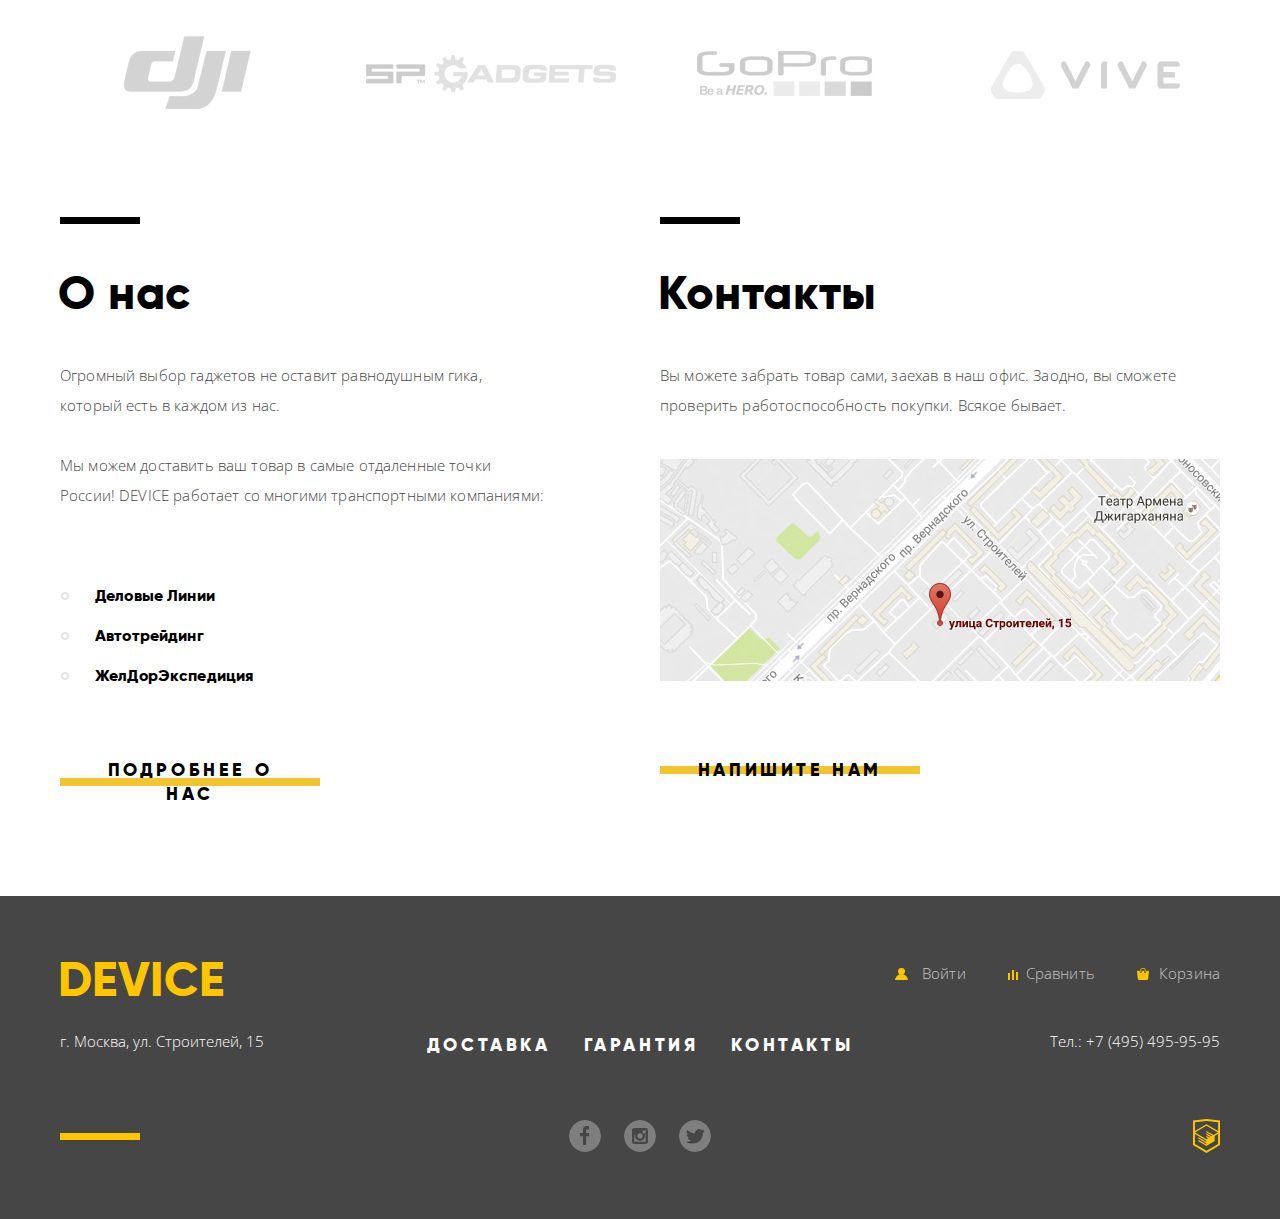
==== commit 75090437: "Изменения после первой попытки" ====
--- a/index.html
+++ b/index.html
@@ -9,157 +9,167 @@
 </head>
 <body>
 
-	<header class="main-header container">
-		<a class="logo-header">Device</a>
-		<div class="user-columns">
-			<form class="form-search" action="https://echo.htmlacademy.ru" method="get">
-				<input class="user-search" type="text" placeholder="Поиск по сайту">
-				<button class="button button-search" type="submit">Найти</button>
-			</form>
-			<ul class="user-navigation">
-				<li><a class="log-in-header" href="#">Войти</a></li>
-				<li><a class="compare-header" href="#">Сравнить</a></li>
-				<li><a class="cart-header" href="#">Корзина</a></li>
+	<div class="container">
+		<header class="main-header container">
+			<a class="logo-header">Device</a>
+			<div class="user-columns">
+				<form class="form-search" action="https://echo.htmlacademy.ru" method="get">
+					<label class="visually-hidden" for="user-search">Поиск по сайту</label>
+					<input class="user-search" type="search" id="user-search" placeholder="Поиск по сайту">
+					<button class="button button-search" type="submit">Найти</button>
+				</form>
+				<ul class="user-navigation">
+					<li><a class="button-log-in-header" href="#">Войти</a></li>
+					<li><a class="button-compare-header" href="#">Сравнить</a></li>
+					<li><a class="button-cart-header" href="#">Корзина</a></li>
+				</ul>
+			</div>
+			<nav class="main-navigation">
+				<ul class="site-navigation">
+					<li class="site-navigation-catalog">
+						<a class="catalog" href="#">Каталог товаров</a>
+						<div class="catalog-hidden">
+							<ul class="hidden-list-photo-video">
+								<li><a href="#">Виртуальная реальность</a></li>
+								<li><a href="monopods.html">Моноподы для селфи</a></li>
+								<li><a href="#">Экшн-камеры</a></li>
+							</ul>
+							<ul class="hidden-list-watch">
+								<li><a href="#">Фитнес-браслеты</a></li>
+								<li><a href="#">Умные часы</a></li>
+							</ul>
+							<ul class="hidden-list-quadcopters">
+								<li><a href="#">Квадрокоптеры</a></li>
+							</ul>
+						</div>
+					</li>
+					<li><a href="#">Доставка</a></li>
+					<li><a href="#">Гарантия</a></li>
+					<li><a href="#">Контакты</a></li>
+				</ul>
+			</nav>
+		</header>
+	</div>
+
+	<main>
+		<h1 class="visually-hidden">Интернет магазин «Девайс»</h1>
+		<div class="container">
+			<section class="slider">
+				<h2 class="visually-hidden">Краткое описание некоторых товаров</h2>
+				<input class="visually-hidden" type="radio" id="product-monopods" name="toggle" checked>
+				<input class="visually-hidden" type="radio" id="product-bracelets" name="toggle">
+				<input class="visually-hidden" type="radio" id="product-quadcopters" name="toggle">
+				<div class="slider-controls">
+					<label class="slider-controls-monopods-for-selfie" for="product-monopods" aria-label="Первый">
+					</label>
+					<label class="slider-controls-fitness-bracelets" for="product-bracelets" aria-label="Второй"></label>
+					<label class="slider-controls-quadcopters" for="product-quadcopters" aria-label="Третий"></label>
+				</div>
+				<ul class="slider-list">
+					<li class="slider-item slider-item-monopods-for-selfie">
+						<h3 class="slider-title">Делай селфи,<br>как Бен Стиллер!</h3>
+						<p class="slider-text">Самая длинная палка для селфи доступна в нашем магазине. Восемь (Восемь, Карл!) метров длиной и весом всего 5 килограмм.</p>
+						<a class="button button-yellow button-slider-detail" href="#">Подробнее</a>
+						<table class="slider-table">
+							<tbody>
+								<tr>
+									<td>8,5 м</td>
+									<td>5 кг</td>
+									<td>Карбон</td>
+								</tr>
+								<tr>
+									<th>Длина палки</th>
+									<th>Вес палки</th>
+									<th>Материал</th>
+								</tr>
+							</tbody>
+						</table>
+					</li>
+					<li class="slider-item slider-item-fitness-bracelets">
+						<h3 class="slider-title">Худеем<br>правильно!</h3>
+						<p class="slider-text">Мотивирующие фитнес-браслеты помогут найти в себе силы не пропускать занятия и соблюдать диету.</p>
+						<a class="button button-yellow button-slider-detail" href="#">Подробнее</a>
+						<table class="slider-table">
+							<tbody>
+								<tr>
+									<td>48 часов</td>
+								</tr>
+								<tr>
+									<th>Без подзарядки</th>
+								</tr>
+							</tbody>
+						</table>
+					</li>
+					<li class="slider-item slider-item-quadcopters">
+						<h3 class="slider-title">Порхает как бабочка, жалит как пчела!</h3>
+						<p class="slider-text">Этот обычный, на первый взгляд, квадрокоптер оснащен мощным лазером, замаскированным под стандартную камеру.</p>
+						<a class="button button-yellow button-slider-detail" href="#">Подробнее</a>
+						<table class="slider-table">
+							<tbody>
+								<tr>
+									<td>800 м</td>
+									<td>50 м</td>
+								</tr>
+								<tr>
+									<th>Дальность полета</th>
+									<th>Радиус поражения</th>
+								</tr>
+							</tbody>
+						</table>
+					</li>
+				</ul>
+			</section>
+			<ul class="category-list container">
+				<li>
+					<a class="category-link virtual-reality" href="#">
+						<div class="category-image">
+							<img src="img/icon-virtual-reality.svg" alt="Виртуальная реальность" width="97" height="55">
+						</div>
+						<p>Виртуальная реальность</p>
+					</a>
+				</li>
+				<li>
+					<a class="category-link monopods-for-selfie" href="monopods.html">
+						<div class="category-image">
+							<img src="img/icon-monopods-for-selfie.svg" alt="Моноподы для селфи" width="86" height="117">
+						</div>
+						<p>Моноподы для селфи</p>
+					</a>
+				</li>
+				<li>
+					<a class="category-link action-cameras" href="#">
+						<div class="category-image">
+							<img src="img/icon-action-cameras.svg" alt="Экшн-камеры" width="71" height="87">
+						</div>
+						<p>Экшн-камеры</p>
+					</a>
+				</li>
+				<li>
+					<a class="category-link fitness-bracelets" href="#">
+						<div class="category-image">
+							<img src="img/icon-fitness-bracelets.svg" alt="Фитнес-браслеты" width="107" height="65">
+						</div>
+						<p>Фитнес-браслеты</p>
+					</a>
+				</li>
+				<li>
+					<a class="category-link smart-watch" href="#">
+						<div class="category-image">
+							<img src="img/icon-smart-watch.svg" alt="Умные часы" width="56" height="98">
+						</div>
+						<p>Умные часы</p>
+					</a>
+				</li>
+				<li>
+					<a class="category-link quadcopters" href="#">
+						<div class="category-image">
+							<img src="img/icon-quadcopters.svg" alt="Квадрокоптеры" width="132" height="69">
+						</div>
+						<p>Квадрокоптеры</p>
+					</a>
+				</li>
 			</ul>
 		</div>
-		<nav class="main-navigation">
-			<ul class="site-navigation">
-				<li class="site-navigation-catalog">
-					<a class="catalog" href="#">Каталог товаров</a>
-					<div class="catalog-hidden">
-						<ul>
-							<li><a href="#">Виртуальная реальность</a></li>
-							<li><a href="inner.html">Моноподы для селфи</a></li>
-							<li><a href="#">Экшн-камеры</a></li>
-						</ul>
-						<ul>
-							<li><a href="#">Фитнес-браслеты</a></li>
-							<li><a href="#">Умные часы</a></li>
-						</ul>
-						<ul>
-							<li><a href="#">Квадрокоптеры</a></li>
-						</ul>
-					</div>
-				</li>
-				<li><a href="#">Доставка</a></li>
-				<li><a href="#">Гарантия</a></li>
-				<li><a href="#">Контакты</a></li>
-			</ul>
-		</nav>
-	</header>
-
-	<main>
-		<h1 class="visually-hidden">Интернет магазин «Девайс»</h1>
-		<section class="slider container">
-			<h2 class="visually-hidden">Краткое описание некоторых товаров</h2>
-			<input class="visually-hidden" type="radio" id="product-monopods" name="toggle" checked>
-			<input class="visually-hidden" type="radio" id="product-bracelets" name="toggle">
-			<input class="visually-hidden" type="radio" id="product-quadcopters" name="toggle">
-			<div class="slider-controls">
-				<label class="slider-controls-monopods-for-selfie" for="product-monopods" aria-label="Первый">
-				</label>
-				<label class="slider-controls-fitness-bracelets" for="product-bracelets" aria-label="Второй"></label>
-				<label class="slider-controls-quadcopters" for="product-quadcopters" aria-label="Третий"></label>
-			</div>
-			<ul class="slider-list">
-				<li class="slider-item slider-item-monopods-for-selfie">
-					<h3 class="slider-title">Делай селфи,<br>как Бен Стиллер!</h3>
-					<p class="slider-text">Самая длинная палка для селфи доступна в нашем магазине. Восемь (Восемь, Карл!) метров длиной и весом всего 5 килограмм.</p>
-					<a class="button button-yellow button-slider-detail" href="#">Подробнее</a>
-					<table class="slider-table">
-						<tbody>
-							<tr>
-								<th>Длина палки</th>
-								<td>8,5 м</td>
-							</tr>
-							<tr>
-								<th>Вес палки</th>
-								<td>5 кг</td>
-							</tr>
-							<tr>
-								<th>Материал</th>
-								<td>Карбон</td>
-							</tr>
-						</tbody>
-					</table>
-				</li>
-				<li class="slider-item slider-item-fitness-bracelets">
-					<h3 class="slider-title">Худеем<br>правильно!</h3>
-					<p class="slider-text">Мотивирующие фитнес-браслеты помогут найти в себе силы не пропускать занятия и соблюдать диету.</p>
-					<a class="button button-yellow button-slider-detail" href="#">Подробнее</a>
-					<table class="slider-table">
-						<tbody>
-							<tr>
-								<th>Без подзарядки</th>
-								<td>48 часов</td>
-							</tr>
-						</tbody>
-					</table>
-				</li>
-				<li class="slider-item slider-item-quadcopters">
-					<h3 class="slider-title">Порхает как бабочка, жалит как пчела!</h3>
-					<p class="slider-text">Этот обычный, на первый взгляд, квадрокоптер оснащен мощным лазером, замаскированным под стандартную камеру.</p>
-					<a class="button button-yellow button-slider-detail" href="#">Подробнее</a>
-					<table class="slider-table">
-						<tbody>
-							<tr>
-								<th>Дальность полета</th>
-								<td>800 м</td>
-							</tr>
-							<tr>
-								<th>Радиус поражения</th>
-								<td>50 м</td>
-							</tr>
-						</tbody>
-					</table>
-				</li>
-			</ul>
-		</section>
-		<ul class="category-list container">
-			<li>
-				<a class="category-link" href="#">
-					<figure class="virtual-reality">
-						<figcaption>Виртуальная реальность</figcaption>
-					</figure>
-				</a>
-			</li>
-			<li>
-				<a class="category-link" href="inner.html">
-					<figure class="monopods-for-selfie">
-						<figcaption>Моноподы для селфи</figcaption>
-					</figure>
-				</a>
-			</li>
-			<li>
-				<a class="category-link" href="#">
-					<figure class="action-cameras">
-						<figcaption>Экшн-камеры</figcaption>
-					</figure>
-				</a>
-			</li>
-			<li>
-				<a class="category-link" href="#">
-					<figure class="fitness-bracelets">
-						<figcaption>Фитнес-браслеты</figcaption>
-					</figure>
-				</a>
-			</li>
-			<li>
-				<a class="category-link" href="#">
-					<figure class="smart-watch">
-						<figcaption>Умные часы</figcaption>
-					</figure>
-				</a>
-			</li>
-			<li>
-				<a class="category-link" href="#">
-					<figure class="quadcopters">
-						<figcaption>Квадрокоптеры</figcaption>
-					</figure>
-				</a>
-			</li>
-		</ul>
-
 		<div class="services-wrapper">
 			<section class="services container">
 				<h2 class="visually-hidden">Сервисы</h2>
@@ -185,9 +195,9 @@
 						<h3 class="services-title">Кредит</h3>
 						<p class="services-text">Залезть в долговую яму стало проще! Кредитные консультанты подберут для вас наиболее выгодные условия кредита. Выгодные для нашего банка, разумеется.</p>
 					</li>
+				</ul>
 			</section>
 		</div>
-
 		<ul class="brands-list container">
 			<li>
 				<a href="https://www.dji.com/ru">
@@ -238,9 +248,9 @@
 		<div class="container">
 			<a class="logo-footer">Device</a>
 			<ul class="user-navigation-footer">
-				<li><a class="log-in-footer" href="#">Войти</a></li>
-				<li><a class="compare-footer" href="#">Сравнить</a></li>
-				<li><a class="cart-footer" href="#">Корзина</a></li>
+				<li><a class="button-log-in-footer" href="#">Войти</a></li>
+				<li><a class="button-compare-footer" href="#">Сравнить</a></li>
+				<li><a class="button-cart-footer" href="#">Корзина</a></li>
 			</ul>
 			<address class="address">г. Москва, ул. Строителей, 15</address>
 			<ul class="navigation-footer">
@@ -249,6 +259,7 @@
 				<li><a href="#">Контакты</a></li>
 			</ul>
 			<p class="phone">Тел.: <a href="tel:+74954959595">+7 (495) 495-95-95</a></p>
+			<span class="yellow-line"></span>
 			<ul class="social-footer">
 				<li><a class="social-button social-button-facebook" href="#" target="_blank" aria-label="Фейсбук"></a></li>
 				<li><a class="social-button social-button-instagram" href="#" target="_blank" aria-label="Инстаграмм"></a></li>
--- a/css/style.min.css
+++ b/css/style.min.css
@@ -1 +1 @@
-.modal-write-us,body{background-color:#fff}.catalog-hidden>ul,.catalog-item-hover,.category-link figure,.form-write-us p{-webkit-box-direction:normal;-webkit-box-orient:vertical}.catalog-hidden>ul,.catalog-item-hover,.category-link figure,.form-write-us p,.services-controls,.slider-table tr{-webkit-box-orient:vertical}@font-face{font-family:"Gilroy Extra Bold";src:url(../font/gilroyextrabold-webfont.woff2) format("woff2"),url(../font/gilroyextrabold-webfont.woff) format("woff");font-weight:400;font-style:normal}@font-face{font-family:"Gilroy Light";src:url(../font/gilroylight-webfont.woff2) format("woff2"),url(../font/gilroylight-webfont.woff) format("woff");font-weight:400;font-style:normal}body{margin:0;padding:0;font-weight:300;font-size:15px;line-height:30px;font-family:"Open Sans",Arial,sans-serif;letter-spacing:.15px;color:#464646}a{text-decoration:none}img{max-width:100%;height:auto}.visually-hidden:not(:focus):not(:active),input[type=checkbox].visually-hidden,input[type=radio].visually-hidden{position:absolute;width:1px;height:1px;margin:-1px;padding:0;white-space:nowrap;border:0;-webkit-clip-path:inset(100%);clip-path:inset(100%);clip:rect(0 0 0 0);overflow:hidden}.button{font:inherit;border:none}.container{width:1160px;margin:0 auto}.modal-map,.modal-write-us{top:50%;left:50%;display:none;width:960px;margin-left:-480px}.modal{position:fixed;-webkit-box-shadow:0 10px 20px rgba(4,6,6,.2);box-shadow:0 10px 20px rgba(4,6,6,.2)}.modal-write-us{height:553px;margin-top:-276px;padding:93px 100px 77px;-webkit-box-sizing:border-box;box-sizing:border-box}.modal-map{height:560px;margin-top:-280px;-webkit-box-sizing:border-box;box-sizing:border-box}.modal-map img,.modal-show{display:block}.modal-map p{position:absolute;top:0;left:0;z-index:1;margin:0}.modal-map iframe{position:relative;z-index:2;border:none}.modal-show{-webkit-animation-name:bounce;animation-name:bounce;-webkit-animation-duration:.5s;animation-duration:.5s}.modal-error{-webkit-animation-name:shake;animation-name:shake;-webkit-animation-duration:.5s;animation-duration:.5s}.modal-close{position:absolute;top:22px;right:22px;z-index:2;width:55px;height:55px;padding:0;font-size:0;border:none;border-radius:50%;background-color:#f0c52e;cursor:pointer;opacity:.5}.modal-close:hover{opacity:1}.modal-close:active{opacity:.3}.modal-close::after,.modal-close::before{content:"";position:absolute;top:27px;left:12px;width:30px;height:2px;background-color:#fff}.modal-close::after{-webkit-transform:rotate(45deg);-ms-transform:rotate(45deg);transform:rotate(45deg)}.modal-close::before{-webkit-transform:rotate(-45deg);-ms-transform:rotate(-45deg);transform:rotate(-45deg)}.form-write-us{display:-webkit-box;display:-ms-flexbox;display:flex;-webkit-box-pack:justify;-ms-flex-pack:justify;justify-content:space-between;-ms-flex-wrap:wrap;flex-wrap:wrap}.form-write-us p,.user-columns{display:-webkit-box;display:-ms-flexbox}.form-write-us label{margin-bottom:7px;font-size:18px;line-height:24px;font-family:"Gilroy Extra Bold",Arial,sans-serif;color:#000}.form-write-us p{display:flex;-ms-flex-direction:column;flex-direction:column}.form-write-us input{width:360px;padding:16px 20px;-webkit-box-sizing:border-box;box-sizing:border-box}.form-write-us input[type=email]:invalid{outline:0;background-color:#f6dada}.form-group{margin:0 0 33px}.form-group-all{width:100%;margin-bottom:42px}.form-write-us textarea{height:156px;padding:15px 20px;-webkit-box-sizing:border-box;box-sizing:border-box}.form-write-us input,.form-write-us textarea{font:inherit;font-weight:400;font-size:14px;line-height:18px;color:rgba(70,70,70,1);border:none;background-color:#f2f2f2}.form-write-us input::placeholder,.form-write-us textarea::placeholder{font-weight:400;color:rgba(70,70,70,.4);opacity:1}.form-write-us input:-ms-input-placeholder,.form-write-us textarea:-ms-input-placeholder{font-weight:400;color:rgba(70,70,70,.4)}.form-write-us input::-ms-input-placeholder,.form-write-us textarea::-ms-input-placeholder{font-weight:400;color:rgba(70,70,70,.4)}.form-write-us input:hover,.form-write-us textarea:hover{background-color:#eaeaea}.form-write-us input:focus,.form-write-us textarea:focus{background-color:#fff;outline:#f0c52e solid 3px}.button-send-us{width:200px;padding:8px 25px;cursor:pointer}@-webkit-keyframes bounce{0%{-webkit-transform:translateY(-2000px);transform:translateY(-2000px)}70%{-webkit-transform:translateY(30px);transform:translateY(30px)}90%{-webkit-transform:translateY(-10px);transform:translateY(-10px)}100%{-webkit-transform:translateY(0);transform:translateY(0)}}@keyframes bounce{0%{-webkit-transform:translateY(-2000px);transform:translateY(-2000px)}70%{-webkit-transform:translateY(30px);transform:translateY(30px)}90%{-webkit-transform:translateY(-10px);transform:translateY(-10px)}100%{-webkit-transform:translateY(0);transform:translateY(0)}}@-webkit-keyframes shake{0%,100%{-webkit-transform:translateX(0);transform:translateX(0)}10%,30%,50%,70%,90%{-webkit-transform:translateX(-10px);transform:translateX(-10px)}20%,40%,60%,80%{-webkit-transform:translateX(10px);transform:translateX(10px)}}@keyframes shake{0%,100%{-webkit-transform:translateX(0);transform:translateX(0)}10%,30%,50%,70%,90%{-webkit-transform:translateX(-10px);transform:translateX(-10px)}20%,40%,60%,80%{-webkit-transform:translateX(10px);transform:translateX(10px)}}.main-header{position:relative;margin-top:40px;padding:33px 60px 142px;-webkit-box-sizing:border-box;box-sizing:border-box;background-color:#f8e296}.button-search,.user-search{background-color:transparent}.logo-header{position:absolute;left:57px;top:-24px;font-size:48px;line-height:48px;font-family:"Gilroy Extra Bold",Arial,sans-serif;letter-spacing:.6px;text-transform:uppercase;color:#000}.inner-logo-header:hover{color:rgba(0,0,0,.6)}.inner-logo-header:active{color:rgba(0,0,0,.3)}.user-columns{display:flex;-webkit-box-pack:justify;-ms-flex-pack:justify;justify-content:space-between;-webkit-box-align:start;-ms-flex-align:start;align-items:flex-start;margin-bottom:30px}.user-navigation{display:-webkit-box;display:-ms-flexbox;display:flex;-ms-flex-item-align:center;align-self:center;width:500px;margin:0;padding:0;color:#000;list-style:none}.user-navigation-profile{display:-webkit-box;display:-ms-flexbox;display:flex}.user-navigation a{position:relative;color:#000}.cart-header::before,.compare-header::before,.log-in-header::before,.user-name-header::before{position:absolute;left:0;content:"";background-repeat:no-repeat;background-position:center}.user-navigation a:hover{opacity:.6}.user-navigation a:active{opacity:.3}.user-navigation>li:nth-child(1){margin-right:auto}.user-navigation>li:nth-child(2){margin-right:41px;margin-left:40px}.log-in-header,.user-name-header{padding-left:26px}.compare-header{padding-left:20px}.cart-header{padding-left:22px}.log-in-header::before,.user-name-header::before{top:4px;width:13px;height:12px;background-image:url(../img/icon-user.svg)}.user-name-header::before{top:9px}.compare-header::before{top:6px;width:10px;height:10px;background-image:url(../img/icon-compare.svg)}.cart-header::before{top:4px;width:12px;height:12px;background-image:url(../img/icon-cart.svg)}.form-search{position:relative;display:-webkit-box;display:-ms-flexbox;display:flex;min-height:50px}.form-search::before{content:"";position:absolute;top:18px;left:3px;width:16px;height:16px;background-image:url(../img/icon-search.svg);background-repeat:no-repeat;background-position:center}.user-search{width:355px;padding-left:40px;padding-right:20px;-webkit-box-sizing:border-box;box-sizing:border-box;font:inherit;color:rgba(70,70,70,1);border:none;border-bottom:2px solid #f8e296}.button-yellow,.site-navigation{font-size:18px;line-height:24px;font-family:"Gilroy Extra Bold",Arial,sans-serif;letter-spacing:3.6px;text-transform:uppercase}.user-search::placeholder{color:rgba(70,70,70,.3);opacity:1}.user-search:-ms-input-placeholder{color:rgba(70,70,70,.3)}.user-search::-ms-input-placeholder{color:rgba(70,70,70,.3)}.user-search:hover::placeholder{color:rgba(70,70,70,.6)}.user-search:hover:-ms-input-placeholder{color:rgba(70,70,70,.6)}.user-search:hover::-ms-input-placeholder{color:rgba(70,70,70,.6)}.button-search{display:none;padding:8px 19px;color:#000;border:2px solid #000;cursor:pointer}.button-search:hover{color:#fff;background-color:#000}.button-search:active{color:rgba(255,255,255,.3);background-color:#000;display:block}.user-search:active,.user-search:focus{border-bottom:2px solid #000;outline:0}.user-search:focus+.button-search{display:block}.user-navigation .log-out-header{margin-left:15px;color:rgba(0,0,0,.3)}.user-navigation .log-out-header:hover{color:rgba(0,0,0,.7)}.user-navigation .log-out-header:active{color:rgba(0,0,0,.2)}.button-yellow{position:relative;color:#000;text-align:center;background-color:transparent}.button-yellow::before{content:"";position:absolute;top:0;right:0;bottom:0;left:0;z-index:-1;width:100%;height:8px;margin:auto;background-color:#f0c52e;-webkit-transition:.3s;-o-transition:.3s;transition:.3s}.button-yellow:hover::before{height:100%}.button-yellow:active{color:rgba(0,0,0,.3)}.site-navigation{position:relative;display:-webkit-box;display:-ms-flexbox;display:flex;margin:0;padding:0;color:#000;list-style:none}.button-more-us,.button-write-us{display:block;width:220px;padding:8px 20px}.site-navigation>li:nth-child(1){margin-right:auto;padding-bottom:20px}.site-navigation>li:nth-child(2){margin-right:34px}.site-navigation>li:nth-child(3){margin-right:109px}.site-navigation .catalog{position:relative;padding-right:35px}.site-navigation .catalog::after{content:"";position:absolute;top:1px;right:8px;width:16px;height:16px;background-image:url(../img/icon-plus.svg);background-repeat:no-repeat;background-position:center;opacity:.3}.site-navigation>li:nth-child(4){margin-right:-4px}.site-navigation a{color:#000}.site-navigation a:hover{color:rgba(0,0,0,.6)}.site-navigation a:active{color:rgba(0,0,0,.3)}.catalog-hidden{position:absolute;top:44px;right:0;left:0;z-index:1;display:none;-ms-flex-wrap:wrap;flex-wrap:wrap;width:100%;margin:0 0 0 -60px;padding:0 60px 14px;font-weight:300;font-size:15px;line-height:36px;font-family:"Open Sans",Arial,sans-serif;text-transform:none;letter-spacing:.15px;color:#000;list-style:none}.button-paggination,.logo-footer,.navigation-footer,.paggination-list a{text-transform:uppercase;font-family:"Gilroy Extra Bold",Arial,sans-serif}.site-navigation-catalog:hover .catalog-hidden{display:-webkit-box;display:-ms-flexbox;display:flex;background-color:#f7e296}.catalog-hidden a{color:#000}.catalog-hidden a:hover{color:rgba(0,0,0,.6)}.catalog-hidden .catalog-current:hover{color:inherit}.catalog-hidden a:active{color:rgba(0,0,0,.3)}.catalog-hidden>ul{display:-webkit-box;display:-ms-flexbox;display:flex;-ms-flex-direction:column;flex-direction:column;margin-bottom:20px;padding:0;list-style:none}.paggination,.paggination-list{display:-webkit-box;display:-ms-flexbox}.catalog-hidden>ul:not(:last-child){margin-right:60px}.catalog-hidden>ul:nth-child(2){margin-right:75px}.inner-page .main-header{padding-bottom:29px}.paggination{display:flex;-webkit-box-pack:justify;-ms-flex-pack:justify;justify-content:space-between;-webkit-box-align:center;-ms-flex-align:center;align-items:center;background-color:#ebebeb}.button-paggination{padding:23px 28px;font-size:16px;line-height:24px;letter-spacing:3.8px;color:#000;text-align:center;-webkit-transition:.1s;-o-transition:.1s;transition:.1s}.button-paggination:hover{background-color:#d9d9d9}.button-paggination:active{color:rgba(0,0,0,.3);background-color:#d9d9d9}.paggination-list{display:flex;-ms-flex-wrap:wrap;flex-wrap:wrap;margin:0 auto 0 210px;padding:0;list-style:none}.paggination-list>li:not(:last-child){margin-right:30px}.paggination-list a{font-size:16px;line-height:24px;letter-spacing:.91px;opacity:.3;color:#000;cursor:pointer}.paggination-list .paggination-current{opacity:1}.paggination-list a:hover,.user-navigation-footer a:hover::before{opacity:.6}.paggination-list a:active{opacity:1}.inner-page .main-header{margin-bottom:38px}.main-footer{padding-top:62px;padding-bottom:57px;background-color:#464646}.main-footer .container{display:-webkit-box;display:-ms-flexbox;display:flex;-webkit-box-pack:justify;-ms-flex-pack:justify;justify-content:space-between;-ms-flex-wrap:wrap;flex-wrap:wrap}.logo-footer{position:relative;top:-2px;left:-2px;margin-bottom:20px;font-size:48px;line-height:48px;letter-spacing:.48px;color:#ffc600}.cart-footer::before,.compare-footer::before,.log-in-footer::before,.user-name-footer::before{position:absolute;left:0;background-repeat:no-repeat;background-position:center;content:""}.breadcrumbs,.navigation-footer{line-height:24px;list-style:none}.inner-logo-footer:hover{color:rgba(255,198,0,.6)}.inner-logo-footer:active{color:rgba(255,198,0,.3)}.address,.navigation-footer a{color:#fff}.address{width:320px;margin-bottom:54px;font-style:normal;letter-spacing:normal}.navigation-footer{display:-webkit-box;display:-ms-flexbox;display:flex;-webkit-box-align:end;-ms-flex-align:end;align-items:flex-end;-webkit-box-pack:center;-ms-flex-pack:center;justify-content:center;-ms-flex-wrap:wrap;flex-wrap:wrap;width:470px;margin:0 0 53px;padding:0;font-size:18px;letter-spacing:3.6px;color:#fff}.navigation-footer>li:not(:last-child){margin-right:33px}.navigation-footer a:hover{color:rgba(255,255,255,.6)}.navigation-footer a:active{color:rgba(255,255,255,.3)}.user-navigation-footer{display:-webkit-box;display:-ms-flexbox;display:flex;-webkit-box-pack:end;-ms-flex-pack:end;justify-content:flex-end;-ms-flex-wrap:wrap;flex-wrap:wrap;width:950px;margin:0;padding:0;color:rgba(255,255,255,.7);list-style:none}.log-in-footer,.user-name-footer{padding-left:27px}.compare-footer{padding-left:18px}.cart-footer{padding-left:22px}.log-in-footer::before,.user-name-footer::before{top:5px;width:13px;height:12px;background-image:url(../img/icon-user-footer.svg)}.compare-footer::before{top:7px;width:10px;height:10px;background-image:url(../img/icon-compare-footer.svg)}.cart-footer::before{top:5px;width:12px;height:12px;background-image:url(../img/icon-cart-footer.svg)}.user-navigation-footer a{position:relative;color:rgba(255,255,255,.7)}.user-navigation-footer a:hover{color:rgba(255,255,255,1)}.user-navigation-footer a:active{opacity:.3}.user-navigation-footer .log-out-footer{margin-left:15px;color:rgba(255,255,255,.3)}.user-navigation-footer>li:not(:last-child){margin-right:42px}.user-navigation-footer .log-out-footer:hover{color:rgba(255,255,255,.6)}.user-navigation-footer .log-out-footer:active{color:rgba(255,255,255,.1)}.phone,.phone a{color:#fff}.phone{width:320px;margin:0 0 54px;text-align:right;letter-spacing:normal}.social-line-footer{position:relative;display:-webkit-box;display:-ms-flexbox;display:flex;-webkit-box-align:center;-ms-flex-align:center;align-items:center}.information-us,.social-footer{display:-webkit-box;display:-ms-flexbox}.main-footer .container::after{content:"";-ms-flex-item-align:center;-ms-grid-row-align:center;align-self:center;-webkit-box-ordinal-group:2;-ms-flex-order:1;order:1;width:80px;height:7px;background-color:#ffc600}.developed-by,.social-footer{-webkit-box-ordinal-group:3;order:2}.social-footer{display:flex;-ms-flex-wrap:wrap;flex-wrap:wrap;-ms-flex-order:2;width:142px;margin:10px 0 0;padding:0;list-style:none}.developed-by,.social-button{display:block;background-repeat:no-repeat}.social-footer>li{margin-bottom:10px}.social-footer>li:not(:nth-child(3n)){margin-right:23px}.social-button{width:32px;height:32px;border-radius:50%;opacity:.3}.social-button-facebook{background-image:url(../img/icon-facebook.svg)}.social-button-instagram{background-image:url(../img/icon-instagram.svg)}.social-button-twitter{background-image:url(../img/icon-twitter.svg)}.social-button:hover{opacity:.6}.social-button:active{opacity:.1}.developed-by{-ms-flex-order:2;width:30px;margin-left:50px;background-image:url(../img/icon-logo-html.svg);background-position:right center}.developed-by:hover{opacity:.6}.developed-by:active{opacity:.3}.information-us{display:flex;-webkit-box-pack:justify;-ms-flex-pack:justify;justify-content:space-between;padding-bottom:82px}.page-title{margin:0 59px 23px;font-size:47px;line-height:48px;font-family:"Gilroy Extra Bold",Arial,sans-serif;letter-spacing:.65px;color:#000}.breadcrumbs,.breadcrumbs a{color:rgba(0,0,0,.3)}.breadcrumbs{display:-webkit-box;display:-ms-flexbox;display:flex;-ms-flex-wrap:wrap;flex-wrap:wrap;margin:0 60px 46px;padding:0;font-size:14px;font-family:"Open Sans",Arial,sans-serif;letter-spacing:.14px}.navigation-title .filter-title,.sorting-title{font-size:16px;line-height:24px;letter-spacing:3.7px;font-family:"Gilroy Extra Bold",Arial,sans-serif;text-transform:uppercase}.breadcrumbs>li:not(:last-child){position:relative;margin-right:37px}.breadcrumbs>li:not(:last-child)::after{content:"";position:absolute;top:9px;right:-19px;width:4px;height:4px;border-top:1px solid #161616;border-right:1px solid #161616;-webkit-transform:rotate(45deg);-ms-transform:rotate(45deg);transform:rotate(45deg)}.breadcrumbs a:hover{color:rgba(0,0,0,.6)}.breadcrumbs a:active{color:rgba(0,0,0,.1)}.catalog-columns{background-image:-webkit-gradient(linear,left top,right top,color-stop(50%,#eee),color-stop(50%,#fff));background-image:-webkit-linear-gradient(left,#eee 50%,#fff 50%);background-image:-o-linear-gradient(left,#eee 50%,#fff 50%);background-image:linear-gradient(to right,#eee 50%,#fff 50%)}.catalog-columns .container{display:-webkit-box;display:-ms-flexbox;display:flex;-webkit-box-pack:justify;-ms-flex-pack:justify;justify-content:space-between;padding:69px 0 77px;background-image:-webkit-gradient(linear,left top,right top,color-stop(28.3%,#eee),color-stop(28.3%,#fff));background-image:-webkit-linear-gradient(left,#eee 28.3%,#fff 28.3%);background-image:-o-linear-gradient(left,#eee 28.3%,#fff 28.3%);background-image:linear-gradient(to right,#eee 28.3%,#fff 28.3%)}.navigation-title .container,.sorting{display:-webkit-box;display:-ms-flexbox}.navigation-title{background-image:-webkit-gradient(linear,left top,right top,color-stop(50%,#dbdbdb),color-stop(50%,#ebebeb));background-image:-webkit-linear-gradient(left,#dbdbdb 50%,#ebebeb 50%);background-image:-o-linear-gradient(left,#dbdbdb 50%,#ebebeb 50%);background-image:linear-gradient(to right,#dbdbdb 50%,#ebebeb 50%)}.navigation-title .container{display:flex;-webkit-box-align:center;-ms-flex-align:center;align-items:center;-webkit-box-pack:justify;-ms-flex-pack:justify;justify-content:space-between;min-height:70px;background-image:-webkit-gradient(linear,left top,right top,color-stop(28.3%,#dbdbdb),color-stop(28.3%,#ebebeb));background-image:-webkit-linear-gradient(left,#dbdbdb 28.3%,#ebebeb 28.3%);background-image:-o-linear-gradient(left,#dbdbdb 28.3%,#ebebeb 28.3%);background-image:linear-gradient(to right,#dbdbdb 28.3%,#ebebeb 28.3%)}.navigation-title .filter-title{margin-left:60px;color:#000}.sorting{display:flex;-webkit-box-align:center;-ms-flex-align:center;align-items:center;width:760px}.sorting-title{margin:0 50px 0 0;color:#000}.sorting-list{display:-webkit-box;display:-ms-flexbox;display:flex;-ms-flex-wrap:wrap;flex-wrap:wrap;margin:0 auto 0 0;padding:0;list-style:none}.sorting-list a{color:#000}.sorting-list>li{margin-right:28px;font-size:14px;line-height:18px;font-weight:400;opacity:.3;color:#000;cursor:pointer}.sorting-list>li:hover{opacity:.6}.sorting-list .sorting-current,.sorting-list>li:active{opacity:1}.sorting-icon{-ms-flex-negative:0;flex-shrink:0;width:11px;height:10px;background-repeat:no-repeat;background-position:center;cursor:pointer;opacity:.2}.sorting-icon:hover{opacity:.4}.sorting-current,.sorting-icon:active{opacity:1}.sorting-ascending{margin-right:19px;background-image:url(../img/icon-up-dir.svg)}.sorting-descending{background-image:url(../img/icon-down-dir.svg)}.filter{width:200px;margin-top:12px;margin-left:59px;background-color:#eee}.catalog-items{background-color:#fff}.information-us h2{font-size:47px;line-height:48px;font-family:"Gilroy Extra Bold",Arial,sans-serif;letter-spacing:.6px;color:#000}.about-us{width:485px}.about-us>h2,.contacts>h2{position:relative;left:-2px;margin:0 0 42px}.about-us>h2::before,.contacts>h2::before{content:"";position:absolute;top:-53px;left:2px;width:80px;height:7px;background-color:#000}.about-us>p{margin:0 0 30px}.about-us-list{margin:66px 0 54px 35px;padding:0;font-size:16px;line-height:40px;font-family:"Gilroy Extra Bold",Arial,sans-serif;color:#000;list-style:none}.about-us-list>li{position:relative}.about-us-list>li::before{content:"";position:absolute;top:16px;left:-34px;width:8px;height:8px;-webkit-box-sizing:border-box;box-sizing:border-box;border:2px solid #e5e5e5;border-radius:50%;background-color:transparent}.about-us-list a{color:#000}.about-us-list a:hover{color:rgba(0,0,0,.6)}.about-us-list a:active{color:rgba(0,0,0,.3)}.contacts{width:560px}.contacts>p{margin:0 0 39px}.map-contacts{display:block;margin-bottom:60px}.catalog-list,.price-controls{display:-webkit-box;display:-ms-flexbox}.filter-range{margin:0 0 46px;padding:0;border:none}.range-controls{position:relative;margin-top:17px;margin-bottom:9px}.range-controls .scale{height:2px;background-color:#dbdbdb}.range-controls .bar{width:60%;height:2px;background-color:#91c92f}.range-toggle::before{content:"";position:absolute;top:-10px;width:4px;height:4px;border:8px solid #fff;border-radius:50%;background-color:#ababab;-webkit-box-shadow:0 2px 0 0 #dadada;box-shadow:0 2px 0 0 #dadada;cursor:pointer}.range-toggle-min::before{left:-5px}.range-toggle-max::before{left:54%}.range-toggle:active::before{top:-10px;border-width:9px}.price-controls{display:flex}.price-controls label{font-size:14px;line-height:24px;font-family:"Gilroy Light",Arial,sans-serif;opacity:.2;color:#000;border:none;background-color:transparent}.catalog-details a,.filter-bluetooth legend,.filter-color legend,.filter-range legend{font-family:"Gilroy Extra Bold",Arial,sans-serif;letter-spacing:.18px}.price-controls input{width:50px;padding:0;border:none;background-color:transparent}.price-controls .min-price{margin-right:21px}.filter-color{margin:0 0 43px;padding:0;border:none}.filter-color ul{margin:0 0 0 -1px;padding:0;list-style:none}.filter-input+label{position:relative;cursor:pointer;-webkit-user-select:none;-moz-user-select:none;-ms-user-select:none;user-select:none}.filter-input-checkbox+label::before,.filter-input-radio+label::after,.filter-input-radio+label::before{position:absolute;content:""}.filter-input:focus+label::before{outline:dotted thin;outline:-webkit-focus-ring-color auto 5px}.filter-input-checkbox+label::before{top:-2px;left:0;width:27px;height:23px;background-image:url(../img/icon-checkbox-off.svg);background-repeat:no-repeat;background-position:left center}.filter-input-checkbox:active+label::before,.filter-input-checkbox:checked+label::before{background-image:url(../img/icon-checkbox-on.svg)}.filter-input-checkbox:hover+label::before{opacity:.6}.filter-input-checkbox:active+label::before{opacity:1}.filter-input-radio+label::before{top:-4px;left:-1px;width:25px;height:25px;-webkit-box-sizing:border-box;box-sizing:border-box;border:4px solid #000;border-radius:50%}.catalog-item-hover,.slider{-webkit-box-sizing:border-box}.filter-input-radio+label::after{top:4px;left:7px;width:9px;height:9px;border-radius:50%}.filter-input-radio:checked+label::after{background-color:#000;opacity:1}.filter-input-radio:hover+label::after,.filter-input-radio:hover+label::before{opacity:.6}.filter-input-radio:active+label::before{opacity:1}.filter-input-radio:active+label::after{background-color:#000;opacity:1}.filter-input:disabled+label::before{opacity:.25}.filter-input:disabled+label{color:#a6a6a6}.filter-bluetooth{margin:0 0 32px;padding:0;border:none}.filter-bluetooth ul{margin:0;padding:0;list-style:none}.filter-bluetooth legend,.filter-color legend,.filter-range legend{position:relative;margin-bottom:18px;font-size:18px;line-height:24px;color:#000}.filter-bluetooth label,.filter-color label{padding-left:40px;font-size:14px;line-height:40px;letter-spacing:.18px;color:#000}.filter-bluetooth>legend::before,.filter-color>legend::before,.filter-range>legend::before{content:"";position:absolute;top:-12px;width:201px;height:2px;background-color:#000}.button-show-filter{z-index:0;width:100%;padding:8px 0;cursor:pointer}.catalog-list{display:flex;-ms-flex-wrap:wrap;flex-wrap:wrap;width:760px;margin:0 0 -11px;padding:0;list-style:none}.catalog-list>li{position:relative;width:360px;margin-right:40px;margin-bottom:46px}.catalog-list>li:nth-child(2n){margin-right:0}.catalog-details{display:-webkit-box;display:-ms-flexbox;display:flex;-webkit-box-pack:justify;-ms-flex-pack:justify;justify-content:space-between;margin:0}.catalog-details a{width:260px;font-size:18px;line-height:24px;color:#000}.catalog-details span{font-size:16px;line-height:24px;font-family:"Gilroy Light",Arial,sans-serif;letter-spacing:.16px;color:#464646;text-align:right}.catalog-list .new-product::before,.category-link figcaption,.slider-item::before,.slider-title{font-family:"Gilroy Extra Bold",Arial,sans-serif}.catalog-details .professional-selfie-stick{width:180px}.catalog-item-image{position:relative;margin:0 0 32px}.catalog-list .new-product::before{content:"new";position:absolute;top:28px;right:28px;z-index:2;width:60px;height:60px;font-size:14px;line-height:60px;letter-spacing:.25px;text-transform:uppercase;color:rgba(0,0,0,.2);text-align:center;border:2px solid rgba(0,0,0,.1);border-radius:50%}.catalog-item-image img{display:block}.catalog-item-hover{position:absolute;top:0;display:none;-ms-flex-direction:column;flex-direction:column;-webkit-box-align:center;-ms-flex-align:center;align-items:center;width:100%;height:100%;box-sizing:border-box;text-align:center;background-color:rgba(238,238,238,.7)}.catalog-item-image:hover .catalog-item-hover{display:-webkit-box;display:-ms-flexbox;display:flex}.category-link figure,.category-list{display:-webkit-box;display:-ms-flexbox}.button-to-cart{z-index:1;width:200px;margin-top:171px;margin-bottom:5px;padding:8px 30px;cursor:pointer}.add-compare{padding:0;font-size:13px;line-height:36px;letter-spacing:.13px;color:rgba(0,0,0,.5);background-color:transparent;cursor:pointer}.add-compare:hover{color:rgba(0,0,0,1)}.add-compare:active{color:rgba(0,0,0,.2)}.add-compare:focus{outline:0}.category-list{display:flex;-ms-flex-wrap:wrap;flex-wrap:wrap;margin-bottom:40px;padding:0}.category-list>li{margin-right:40px;margin-bottom:40px;list-style:none}.category-list>li:nth-child(6n){margin-right:0}.category-link figure{position:relative;display:flex;-ms-flex-direction:column;flex-direction:column;width:160px;margin:0}.category-link figcaption{font-size:18px;line-height:24px;letter-spacing:.18px;color:#000}.category-link figure::before{content:"";position:relative;width:160px;height:160px;margin-bottom:33px;background-color:#f8e296;-webkit-transition:.2s;-o-transition:.2s;transition:.2s}.category-link figure::after{content:"";position:absolute;width:160px;height:160px;background-repeat:no-repeat;background-position:center;-webkit-transition:.1s;-o-transition:.1s;transition:.1s}.category-list .virtual-reality::after{background-image:url(../img/icon-virtual-reality.svg)}.category-list .monopods-for-selfie::after{background-image:url(../img/icon-monopods-for-selfie.svg);background-position:center bottom}.category-list .action-cameras::after{background-image:url(../img/icon-action-cameras.svg)}.category-list .fitness-bracelets::after{background-image:url(../img/icon-fitness-bracelets.svg)}.category-list .smart-watch::after{background-image:url(../img/icon-smart-watch.svg)}.category-list .quadcopters::after{background-image:url(../img/icon-quadcopters.svg)}.monopods-for-selfie>figcaption{width:100px}.category-link:active figure::before,.category-link:hover figure::before{background-color:#f0c52e}.category-link:active figcaption,.category-link:active figure::after{opacity:.3}.brands-list{display:-webkit-box;display:-ms-flexbox;display:flex;-ms-flex-wrap:wrap;flex-wrap:wrap;margin-bottom:126px;padding:0}.brands-list>li{margin-right:40px;margin-bottom:20px;list-style:none}.brands-list>li:nth-child(4n){margin-right:0}.brands-list a{display:block}.brands-list img{display:block;-webkit-filter:saturate(0);filter:saturate(0);opacity:.2;-webkit-transition:.2s;-o-transition:.2s;transition:.2s}.slider-controls,.slider-table tbody{display:-webkit-box;display:-ms-flexbox}.brands-list img:hover{-webkit-filter:saturate(1);filter:saturate(1);opacity:1}.slider{position:relative;margin-top:-111px;margin-bottom:92px;padding-right:60px;box-sizing:border-box}.slider-list{margin:0;padding:0}.slider-controls{position:absolute;-webkit-box-pack:justify;-ms-flex-pack:justify;justify-content:space-between;top:327px;right:83px;z-index:5;display:flex;width:78px}.slider-controls>label{position:relative;width:12px;height:12px;cursor:pointer}.slider-controls>label::after{content:"";position:absolute;width:12px;height:12px;-webkit-box-sizing:border-box;box-sizing:border-box;border:1px solid #000;border-radius:50%}input[id=product-monopods]:focus~.slider-controls label[for=product-monopods]::after,input[id=product-bracelets]:focus~.slider-controls label[for=product-bracelets]::after,input[id=product-quadcopters]:focus~.slider-controls label[for=product-quadcopters]::after{outline:dotted thin;outline:-webkit-focus-ring-color auto 5px}#product-bracelets:checked~.slider-controls .slider-controls-fitness-bracelets::before,#product-monopods:checked~.slider-controls .slider-controls-monopods-for-selfie::before,#product-quadcopters:checked~.slider-controls .slider-controls-quadcopters::before{content:"";position:absolute;top:3px;left:3px;width:4px;height:4px;border:1px solid #000;border-radius:50%}.slider-item{position:relative;display:none;min-height:500px;padding-left:600px;padding-top:80px;-webkit-box-sizing:border-box;box-sizing:border-box;list-style:none}#product-bracelets:checked~.slider-list .slider-item-fitness-bracelets,#product-monopods:checked~.slider-list .slider-item-monopods-for-selfie,#product-quadcopters:checked~.slider-list .slider-item-quadcopters{display:block}.slider-item-monopods-for-selfie{background-image:url(../img/slider-monopods-for-selfie.png);background-repeat:no-repeat;background-position:90px 0}.slider-item-fitness-bracelets{background-image:url(../img/slider-fitness-bracelets.png);background-repeat:no-repeat;background-position:116px 12px}.slider-item-quadcopters{background-image:url(../img/slider-quadcopters.png);background-repeat:no-repeat;background-position:31px 65px}.slider-item::before{position:absolute;top:-12px;right:-12px;font-size:179px;line-height:179.2px;letter-spacing:1px;color:#fff}.slider-item-monopods-for-selfie::before{content:"01"}.slider-item-fitness-bracelets::before{content:"02"}.slider-item-quadcopters::before{content:"03"}.slider-title{position:relative;margin:0 0 18px;font-size:47px;line-height:56px;letter-spacing:.6px;color:#000}.slider-title::before{content:"";position:absolute;top:-43px;left:0;width:100px;height:7px;background-color:#fff}.slider-text{margin:0 0 43px}.slider-item-monopods-for-selfie>.slider-text{width:98%}.slider-item-fitness-bracelets>.slider-text{width:91%}.slider-item-quadcopters>.slider-title{width:101%}.button-slider-detail{display:block;width:150px;margin-bottom:49px;padding:8px 35px}.slider-table{border-spacing:0}.slider-table tbody{display:flex}.services,.slider-table tr{display:-webkit-box;display:-ms-flexbox}.slider-table tr{display:flex;-webkit-box-direction:reverse;-ms-flex-direction:column-reverse;flex-direction:column-reverse;margin-right:76px}.slider-table tr:last-child{margin-right:0}.slider-item-quadcopters tr{margin-right:42px}.slider-table td{margin-bottom:8px;padding:0;font-size:36px;line-height:48px;font-family:"Gilroy Light",Arial,sans-serif;letter-spacing:.36px;color:#000}.slider-table th{padding:0;font-weight:400;font-size:13px;line-height:20px;letter-spacing:.13px}.services-wrapper{min-height:388px;margin-bottom:94px;background-image:-webkit-linear-gradient(top,transparent 100px,#e5e5e5 100px);background-image:-o-linear-gradient(top,transparent 100px,#e5e5e5 100px);background-image:linear-gradient(to bottom,transparent 100px,#e5e5e5 100px)}.services{position:relative;display:flex;-webkit-box-pack:justify;-ms-flex-pack:justify;justify-content:space-between;padding-top:74px}.services-item-delivery::after,.services::before{content:"";position:absolute}.services::before{top:0;left:277px;width:7px;height:319px;background-color:#000}.services-controls{position:relative;z-index:1;display:-webkit-box;display:-ms-flexbox;display:flex;-webkit-box-direction:normal;-ms-flex-direction:column;flex-direction:column;margin-top:7px}.services-controls>label{width:130px;margin-bottom:24px;padding:8px 15px;cursor:pointer;-webkit-user-select:none;-moz-user-select:none;-ms-user-select:none;user-select:none}.services-list{margin:0;padding:0}.services-item{position:relative;display:none;width:759px;padding-right:300px;-webkit-box-sizing:border-box;box-sizing:border-box;list-style:none}.services-item-delivery::after{top:11px;right:66px;width:136px;height:164px;background-image:url(../img/icon-delivery.svg);background-repeat:no-repeat}.services-item-credit::after,.services-item-warranty::after{content:"";position:absolute;top:-12px;background-repeat:no-repeat}.services-item-warranty::after{right:46px;width:171px;height:195px;background-image:url(../img/icon-warranty.svg)}.services-item-credit::after{right:70px;width:156px;height:188px;background-image:url(../img/icon-credit.svg)}.services-title{margin:0 0 30px;font-size:47px;line-height:48px;font-family:"Gilroy Extra Bold",Arial,sans-serif;letter-spacing:1px;color:#000}.services-text{margin:0;letter-spacing:.25px}#service-credit:checked~.services-controls .button-credit,#service-delivery:checked~.services-controls .button-delivery,#service-warranty:checked~.services-controls .button-warranty{color:#f7e184}.services-controls .button-yellow::before{-webkit-transition:0s;-o-transition:0s;transition:0s}.services-controls .button-yellow:hover::before{-webkit-transition:.3s;-o-transition:.3s;transition:.3s}#service-credit:checked~.services-controls .button-credit::before,#service-delivery:checked~.services-controls .button-delivery::before,#service-warranty:checked~.services-controls .button-warranty::before{width:280px;height:100%;background-color:#000;-webkit-transition:0s;-o-transition:0s;transition:0s}#service-credit:focus~.services-controls .button-credit::before,#service-delivery:focus~.services-controls .button-delivery::before,#service-warranty:focus~.services-controls .button-warranty::before{outline:dotted thin;outline:-webkit-focus-ring-color auto 5px}#service-credit:checked~.services-list .services-item-credit,#service-delivery:checked~.services-list .services-item-delivery,#service-warranty:checked~.services-list .services-item-warranty{display:block}
+.modal-write-us,body{background-color:#fff}.catalog-hidden>ul,.catalog-item-hover,.form-write-us p,.services-controls{-webkit-box-orient:vertical;-webkit-box-direction:normal}@font-face{font-family:"Gilroy Extra Bold";src:url(../font/gilroyextrabold-webfont.woff2) format("woff2"),url(../font/gilroyextrabold-webfont.woff) format("woff");font-weight:400;font-style:normal}@font-face{font-family:"Gilroy Light";src:url(../font/gilroylight-webfont.woff2) format("woff2"),url(../font/gilroylight-webfont.woff) format("woff");font-weight:400;font-style:normal}body{margin:0;padding:0;font-weight:300;font-size:15px;line-height:30px;font-family:"Open Sans",Arial,sans-serif;letter-spacing:.15px;color:#464646}a{text-decoration:none}img{max-width:100%;height:auto}.visually-hidden:not(:focus),input[type=checkbox].visually-hidden,input[type=radio].visually-hidden{position:absolute;width:1px;height:1px;margin:-1px;padding:0;white-space:nowrap;border:0;-webkit-clip-path:inset(100%);clip-path:inset(100%);clip:rect(0 0 0 0);overflow:hidden}.button{font:inherit;border:none}.container{width:1160px;margin:0 auto;padding:0 20px}.modal-map,.modal-write-us{top:50%;left:50%;display:none;width:960px;margin-left:-480px}.modal{position:fixed;z-index:10;-webkit-box-shadow:0 10px 20px rgba(4,6,6,.2);box-shadow:0 10px 20px rgba(4,6,6,.2)}.modal-write-us{height:553px;margin-top:-276px;padding:93px 100px 77px;-webkit-box-sizing:border-box;box-sizing:border-box}.modal-map{height:560px;margin-top:-280px;-webkit-box-sizing:border-box;box-sizing:border-box}.modal-map img,.modal-show{display:block}.modal-map p{position:absolute;top:0;left:0;z-index:1;margin:0}.modal-map iframe{position:relative;z-index:2;border:none}.modal-show{-webkit-animation-name:bounce;animation-name:bounce;-webkit-animation-duration:.5s;animation-duration:.5s}.modal-error{-webkit-animation-name:shake;animation-name:shake;-webkit-animation-duration:.5s;animation-duration:.5s}.modal-close{position:absolute;top:22px;right:22px;z-index:2;width:55px;height:55px;padding:0;font-size:0;border:none;border-radius:50%;background-color:#f0c52e;cursor:pointer;opacity:.5}.modal-close:hover{opacity:1}.modal-close:active{opacity:.3}.modal-close::after,.modal-close::before{content:"";position:absolute;top:27px;left:12px;width:30px;height:2px;background-color:#fff}.modal-close::after{-webkit-transform:rotate(45deg);-ms-transform:rotate(45deg);transform:rotate(45deg)}.modal-close::before{-webkit-transform:rotate(-45deg);-ms-transform:rotate(-45deg);transform:rotate(-45deg)}.form-write-us{display:-webkit-box;display:-ms-flexbox;display:flex;-webkit-box-pack:justify;-ms-flex-pack:justify;justify-content:space-between;-ms-flex-wrap:wrap;flex-wrap:wrap}.form-write-us p,.user-columns{display:-webkit-box;display:-ms-flexbox}.form-write-us label{margin-bottom:7px;font-size:18px;line-height:24px;font-family:"Gilroy Extra Bold",Arial,sans-serif;color:#000}.form-write-us p{display:flex;-ms-flex-direction:column;flex-direction:column}.form-write-us input{width:360px;padding:16px 20px;-webkit-box-sizing:border-box;box-sizing:border-box}.form-write-us input[type=email]:invalid{outline:0;background-color:#f6dada}.form-group{margin:0 0 33px}.form-group-all{width:100%;margin-bottom:42px}.form-write-us textarea{height:156px;padding:15px 20px;-webkit-box-sizing:border-box;box-sizing:border-box}.form-write-us input,.form-write-us textarea{font:inherit;font-weight:400;font-size:14px;line-height:18px;color:rgba(70,70,70,1);border:none;background-color:#f2f2f2}.form-write-us input::placeholder,.form-write-us textarea::placeholder{font-weight:400;color:rgba(70,70,70,.4);opacity:1}.form-write-us input:-ms-input-placeholder,.form-write-us textarea:-ms-input-placeholder{font-weight:400;color:rgba(70,70,70,.4)}.form-write-us input::-ms-input-placeholder,.form-write-us textarea::-ms-input-placeholder{font-weight:400;color:rgba(70,70,70,.4)}.form-write-us input:hover,.form-write-us textarea:hover{background-color:#eaeaea}.form-write-us input:focus,.form-write-us textarea:focus{background-color:#fff;outline:#f0c52e solid 3px}.button-send-us{z-index:1;width:200px;padding:8px 25px;cursor:pointer}@-webkit-keyframes bounce{0%{-webkit-transform:translateY(-2000px);transform:translateY(-2000px)}70%{-webkit-transform:translateY(30px);transform:translateY(30px)}90%{-webkit-transform:translateY(-10px);transform:translateY(-10px)}100%{-webkit-transform:translateY(0);transform:translateY(0)}}@keyframes bounce{0%{-webkit-transform:translateY(-2000px);transform:translateY(-2000px)}70%{-webkit-transform:translateY(30px);transform:translateY(30px)}90%{-webkit-transform:translateY(-10px);transform:translateY(-10px)}100%{-webkit-transform:translateY(0);transform:translateY(0)}}@-webkit-keyframes shake{0%,100%{-webkit-transform:translateX(0);transform:translateX(0)}10%,30%,50%,70%,90%{-webkit-transform:translateX(-10px);transform:translateX(-10px)}20%,40%,60%,80%{-webkit-transform:translateX(10px);transform:translateX(10px)}}@keyframes shake{0%,100%{-webkit-transform:translateX(0);transform:translateX(0)}10%,30%,50%,70%,90%{-webkit-transform:translateX(-10px);transform:translateX(-10px)}20%,40%,60%,80%{-webkit-transform:translateX(10px);transform:translateX(10px)}}.main-header{position:relative;margin-top:40px;padding:33px 60px 143px;-webkit-box-sizing:border-box;box-sizing:border-box;background-color:#f8e296}.button-search,.user-search{background-color:transparent}.logo-header{position:absolute;left:57px;top:-24px;font-size:48px;line-height:48px;font-family:"Gilroy Extra Bold",Arial,sans-serif;letter-spacing:.6px;text-transform:uppercase;color:#000}.inner-logo-header:hover{color:rgba(0,0,0,.6)}.inner-logo-header:active{color:rgba(0,0,0,.3)}.user-columns{display:flex;-webkit-box-pack:justify;-ms-flex-pack:justify;justify-content:space-between;-webkit-box-align:start;-ms-flex-align:start;align-items:flex-start;margin-bottom:30px}.user-navigation{display:-webkit-box;display:-ms-flexbox;display:flex;-ms-flex-item-align:center;align-self:center;width:500px;margin:0;padding:0;color:#000;list-style:none}.user-navigation-profile{display:-webkit-box;display:-ms-flexbox;display:flex}.user-navigation a{position:relative;color:#000}.button-cart-header::before,.button-compare-header::before,.button-log-in-header::before,.button-user-name-header::before{position:absolute;left:0;content:"";background-repeat:no-repeat;background-position:center}.user-navigation a:hover{opacity:.6}.user-navigation a:active{opacity:.3}.user-navigation>li:nth-child(1){margin-right:auto}.user-navigation>li:nth-child(2){margin-right:41px;margin-left:40px}.button-log-in-header,.button-user-name-header{padding-left:26px}.button-compare-header{padding-left:20px}.button-cart-header{padding-left:22px}.button-log-in-header::before,.button-user-name-header::before{top:4px;width:13px;height:12px;background-image:url(../img/icon-user.svg)}.user-name-header::before{top:9px}.button-compare-header::before{top:6px;width:10px;height:10px;background-image:url(../img/icon-compare.svg)}.button-cart-header::before{top:4px;width:12px;height:12px;background-image:url(../img/icon-cart.svg)}.form-search{position:relative;display:-webkit-box;display:-ms-flexbox;display:flex;min-height:50px}.form-search::before{content:"";position:absolute;top:18px;left:3px;width:16px;height:16px;background-image:url(../img/icon-search.svg);background-repeat:no-repeat;background-position:center}.user-search{width:355px;padding-left:40px;padding-right:20px;-webkit-box-sizing:border-box;box-sizing:border-box;font:inherit;color:rgba(70,70,70,1);border:none;border-bottom:2px solid #f8e296}.button-yellow,.site-navigation{font-size:18px;line-height:24px;font-family:"Gilroy Extra Bold",Arial,sans-serif;letter-spacing:3.6px;text-transform:uppercase}.user-search::placeholder{color:rgba(70,70,70,.3);opacity:1}.user-search:-ms-input-placeholder{color:rgba(70,70,70,.3)}.user-search::-ms-input-placeholder{color:rgba(70,70,70,.3)}.user-search:hover::placeholder{color:rgba(70,70,70,.6)}.user-search:hover:-ms-input-placeholder{color:rgba(70,70,70,.6)}.user-search:hover::-ms-input-placeholder{color:rgba(70,70,70,.6)}.button-search{display:none;padding:8px 19px;color:#000;border:2px solid #000;cursor:pointer}.button-search:hover{color:#fff;background-color:#000}.button-search:active{color:rgba(255,255,255,.3);background-color:#000;display:block}.user-search:active,.user-search:focus{border-bottom:2px solid #000;outline:0}.user-search:focus+.button-search{display:block}.user-navigation .button-log-out-header{margin-left:15px;color:rgba(0,0,0,.3)}.user-navigation .button-log-out-header:hover{color:rgba(0,0,0,.7)}.user-navigation .log-out-header:active{color:rgba(0,0,0,.2)}.button-yellow{position:relative;color:#000;text-align:center;background-color:transparent}.button-yellow::before{content:"";position:absolute;top:0;right:0;bottom:0;left:0;z-index:-1;width:100%;height:8px;margin:auto;background-color:#f0c52e;-webkit-transition:.3s;-o-transition:.3s;transition:.3s}.button-yellow:hover::before{height:100%}.button-yellow:active{color:rgba(0,0,0,.3)}.site-navigation{position:relative;display:-webkit-box;display:-ms-flexbox;display:flex;margin:0;padding:0;color:#000;list-style:none}.button-more-us,.button-write-us{display:block;width:220px;padding:8px 20px}.site-navigation>li:nth-child(1){margin-right:auto;padding-bottom:20px}.site-navigation>li:nth-child(2){margin-right:34px}.site-navigation>li:nth-child(3){margin-right:109px}.site-navigation .catalog{position:relative;padding-right:35px}.site-navigation .catalog::after{content:"";position:absolute;top:1px;right:8px;width:16px;height:16px;background-image:url(../img/icon-plus.svg);background-repeat:no-repeat;background-position:center;opacity:.3}.site-navigation>li:nth-child(4){margin-right:-4px}.site-navigation a{color:#000}.site-navigation a:hover{color:rgba(0,0,0,.6)}.site-navigation a:active{color:rgba(0,0,0,.3)}.catalog-hidden{position:absolute;top:44px;right:0;left:0;z-index:1;display:none;-ms-flex-wrap:wrap;flex-wrap:wrap;width:100%;margin:0 0 0 -60px;padding:0 60px 14px;font-weight:300;font-size:15px;line-height:36px;font-family:"Open Sans",Arial,sans-serif;text-transform:none;letter-spacing:.15px;color:#000;list-style:none}.button-pagination,.logo-footer,.navigation-footer,.pagination-list a{text-transform:uppercase;font-family:"Gilroy Extra Bold",Arial,sans-serif}.site-navigation-catalog:hover .catalog-hidden{display:-webkit-box;display:-ms-flexbox;display:flex;background-color:#f7e296}.catalog-hidden a{color:#000}.catalog-hidden a:hover{color:rgba(0,0,0,.6)}.catalog-hidden .catalog-current:hover{color:inherit}.catalog-hidden a:active{color:rgba(0,0,0,.3)}.catalog-hidden>ul{display:-webkit-box;display:-ms-flexbox;display:flex;-ms-flex-direction:column;flex-direction:column;margin-bottom:20px;padding:0;list-style:none}.pagination,.pagination-list{display:-webkit-box;display:-ms-flexbox}.catalog-hidden>ul:not(:last-child){margin-right:60px}.catalog-hidden>.hidden-list-watch{margin-right:75px}.inner-page .main-header{padding-bottom:29px}.pagination{display:flex;-webkit-box-pack:justify;-ms-flex-pack:justify;justify-content:space-between;-webkit-box-align:center;-ms-flex-align:center;align-items:center;background-color:#ebebeb}.button-pagination{padding:23px 28px;font-size:16px;line-height:24px;letter-spacing:3.8px;color:#000;text-align:center;-webkit-transition:.1s;-o-transition:.1s;transition:.1s}.button-pagination:hover{background-color:#d9d9d9}.button-pagination:active{color:rgba(0,0,0,.3);background-color:#d9d9d9}.main-footer,.main-footer .container{background-color:#464646}.pagination-list{display:flex;-ms-flex-wrap:wrap;flex-wrap:wrap;margin:0 auto 0 210px;padding:0;list-style:none}.pagination-list>li:not(:last-child){margin-right:30px}.pagination-list a{font-size:16px;line-height:24px;letter-spacing:.91px;opacity:.3;color:#000;cursor:pointer}.pagination-list .pagination-current{opacity:1}.pagination-list a:hover,.user-navigation-footer a:hover::before{opacity:.6}.pagination-list a:active{opacity:1}.inner-page .main-header{margin-bottom:38px}.main-footer .container{display:-webkit-box;display:-ms-flexbox;display:flex;-webkit-box-pack:justify;-ms-flex-pack:justify;justify-content:space-between;-ms-flex-wrap:wrap;flex-wrap:wrap;padding:62px 20px 57px}.logo-footer{position:relative;top:-2px;left:-2px;margin-bottom:20px;font-size:48px;line-height:48px;letter-spacing:.48px;color:#ffc600}.button-cart-footer::before,.button-compare-footer::before,.button-log-in-footer::before,.button-user-name-footer::before{position:absolute;left:0;background-repeat:no-repeat;background-position:center;content:""}.breadcrumbs,.navigation-footer{line-height:24px;list-style:none}.inner-logo-footer:hover{color:rgba(255,198,0,.6)}.inner-logo-footer:active{color:rgba(255,198,0,.3)}.address,.navigation-footer a{color:#fff}.address{width:320px;margin-bottom:54px;font-style:normal;letter-spacing:normal}.navigation-footer{display:-webkit-box;display:-ms-flexbox;display:flex;-webkit-box-align:end;-ms-flex-align:end;align-items:flex-end;-webkit-box-pack:center;-ms-flex-pack:center;justify-content:center;-ms-flex-wrap:wrap;flex-wrap:wrap;width:470px;margin:0 0 53px;padding:0;font-size:18px;letter-spacing:3.6px;color:#fff}.navigation-footer>li:not(:last-child){margin-right:33px}.navigation-footer a:hover{color:rgba(255,255,255,.6)}.navigation-footer a:active{color:rgba(255,255,255,.3)}.user-navigation-footer{display:-webkit-box;display:-ms-flexbox;display:flex;-webkit-box-pack:end;-ms-flex-pack:end;justify-content:flex-end;-ms-flex-wrap:wrap;flex-wrap:wrap;width:950px;margin:0;padding:0;color:rgba(255,255,255,.7);list-style:none}.button-log-in-footer,.button-user-name-footer{padding-left:27px}.button-compare-footer{padding-left:18px}.button-cart-footer{padding-left:22px}.button-log-in-footer::before,.button-user-name-footer::before{top:5px;width:13px;height:12px;background-image:url(../img/icon-user-footer.svg)}.button-compare-footer::before{top:7px;width:10px;height:10px;background-image:url(../img/icon-compare-footer.svg)}.button-cart-footer::before{top:5px;width:12px;height:12px;background-image:url(../img/icon-cart-footer.svg)}.user-navigation-footer a{position:relative;color:rgba(255,255,255,.7)}.user-navigation-footer a:hover{color:rgba(255,255,255,1)}.user-navigation-footer a:active{opacity:.3}.user-navigation-footer .button-log-out-footer{margin-left:15px;color:rgba(255,255,255,.3)}.user-navigation-footer>li:not(:last-child){margin-right:42px}.user-navigation-footer .button-log-out-footer:hover{color:rgba(255,255,255,.6)}.user-navigation-footer .button-log-out-footer:active{color:rgba(255,255,255,.1)}.phone,.phone a{color:#fff}.phone{width:320px;margin:0 0 54px;text-align:right;letter-spacing:normal}.social-line-footer{position:relative;display:-webkit-box;display:-ms-flexbox;display:flex;-webkit-box-align:center;-ms-flex-align:center;align-items:center}.information-us,.social-footer{display:-webkit-box;display:-ms-flexbox}.yellow-line{-ms-flex-item-align:center;-ms-grid-row-align:center;align-self:center;width:80px;height:7px;background-color:#ffc600}.social-footer{display:flex;-ms-flex-wrap:wrap;flex-wrap:wrap;width:142px;margin:10px 0 0;padding:0;list-style:none}.developed-by,.social-button{display:block;background-repeat:no-repeat}.social-footer>li{margin-bottom:10px}.social-footer>li:not(:nth-child(3n)){margin-right:23px}.social-button{width:32px;height:32px;border-radius:50%;opacity:.3}.social-button-facebook{background-image:url(../img/icon-facebook.svg)}.social-button-instagram{background-image:url(../img/icon-instagram.svg)}.social-button-twitter{background-image:url(../img/icon-twitter.svg)}.social-button:hover{opacity:.6}.social-button:active{opacity:.1}.developed-by{width:30px;margin-left:50px;background-image:url(../img/icon-logo-html.svg);background-position:right center}.developed-by:hover{opacity:.6}.developed-by:active{opacity:.3}.information-us{display:flex;-webkit-box-pack:justify;-ms-flex-pack:justify;justify-content:space-between;padding-bottom:82px}.page-title{margin:0 59px 23px;font-size:47px;line-height:48px;font-family:"Gilroy Extra Bold",Arial,sans-serif;letter-spacing:.65px;color:#000}.breadcrumbs,.breadcrumbs a{color:rgba(0,0,0,.3)}.breadcrumbs{display:-webkit-box;display:-ms-flexbox;display:flex;-ms-flex-wrap:wrap;flex-wrap:wrap;margin:0 60px 46px;padding:0;font-size:14px;font-family:"Open Sans",Arial,sans-serif;letter-spacing:.14px}.navigation-title .filter-title,.sorting-title{font-size:16px;line-height:24px;letter-spacing:3.7px;font-family:"Gilroy Extra Bold",Arial,sans-serif;text-transform:uppercase}.breadcrumbs>li:not(:last-child){position:relative;margin-right:37px}.breadcrumbs>li:not(:last-child)::after{content:"";position:absolute;top:9px;right:-19px;width:4px;height:4px;border-top:1px solid #161616;border-right:1px solid #161616;-webkit-transform:rotate(45deg);-ms-transform:rotate(45deg);transform:rotate(45deg)}.breadcrumbs a:hover{color:rgba(0,0,0,.6)}.breadcrumbs a:active{color:rgba(0,0,0,.1)}.catalog-columns{background-image:-webkit-gradient(linear,left top,right top,color-stop(50%,#eee),color-stop(50%,#fff));background-image:-webkit-linear-gradient(left,#eee 50%,#fff 50%);background-image:-o-linear-gradient(left,#eee 50%,#fff 50%);background-image:linear-gradient(to right,#eee 50%,#fff 50%)}.catalog-columns .container{display:-webkit-box;display:-ms-flexbox;display:flex;-webkit-box-pack:justify;-ms-flex-pack:justify;justify-content:space-between;padding:69px 20px 77px;background-image:-webkit-gradient(linear,left top,right top,color-stop(29%,#eee),color-stop(29%,#fff));background-image:-webkit-linear-gradient(left,#eee 29%,#fff 29%);background-image:-o-linear-gradient(left,#eee 29%,#fff 29%);background-image:linear-gradient(to right,#eee 29%,#fff 29%)}.navigation-title .container,.sorting{display:-webkit-box;display:-ms-flexbox}.navigation-title{background-image:-webkit-gradient(linear,left top,right top,color-stop(50%,#dbdbdb),color-stop(50%,#ebebeb));background-image:-webkit-linear-gradient(left,#dbdbdb 50%,#ebebeb 50%);background-image:-o-linear-gradient(left,#dbdbdb 50%,#ebebeb 50%);background-image:linear-gradient(to right,#dbdbdb 50%,#ebebeb 50%)}.navigation-title .container{display:flex;-webkit-box-align:center;-ms-flex-align:center;align-items:center;-webkit-box-pack:justify;-ms-flex-pack:justify;justify-content:space-between;padding:23px 20px;background-image:-webkit-gradient(linear,left top,right top,color-stop(29%,#dbdbdb),color-stop(29%,#ebebeb));background-image:-webkit-linear-gradient(left,#dbdbdb 29%,#ebebeb 29%);background-image:-o-linear-gradient(left,#dbdbdb 29%,#ebebeb 29%);background-image:linear-gradient(to right,#dbdbdb 29%,#ebebeb 29%)}.navigation-title .filter-title{margin-left:60px;color:#000}.sorting{display:flex;-webkit-box-align:center;-ms-flex-align:center;align-items:center;width:760px}.sorting-title{margin:0 50px 0 0;color:#000}.sorting-list{display:-webkit-box;display:-ms-flexbox;display:flex;-ms-flex-wrap:wrap;flex-wrap:wrap;margin:0 auto 0 0;padding:0;list-style:none}.sorting-list a{color:#000}.sorting-list>li{margin-right:28px;font-size:14px;line-height:18px;font-weight:400;opacity:.3;color:#000;cursor:pointer}.sorting-list>li:hover{opacity:.6}.sorting-list .sorting-current,.sorting-list>li:active{opacity:1}.sorting-icon{-ms-flex-negative:0;flex-shrink:0;width:11px;height:10px;padding-top:14px;background-repeat:no-repeat;background-position:center;cursor:pointer;opacity:.2}.sorting-icon:hover{opacity:.4}.sorting-current,.sorting-icon:active{opacity:1}.sorting-ascending{margin-right:19px;background-image:url(../img/icon-up-dir.svg)}.sorting-descending{background-image:url(../img/icon-down-dir.svg)}.filter{width:200px;margin-top:12px;margin-left:59px;background-color:#eee}.catalog-items{background-color:#fff}.information-us h2{font-size:47px;line-height:48px;font-family:"Gilroy Extra Bold",Arial,sans-serif;letter-spacing:.6px;color:#000}.about-us{width:485px}.about-us>h2,.contacts>h2{position:relative;left:-2px;margin:0 0 42px}.about-us>h2::before,.contacts>h2::before{content:"";position:absolute;top:-53px;left:2px;width:80px;height:7px;background-color:#000}.about-us>p{margin:0 0 30px}.about-us-list{margin:66px 0 54px 35px;padding:0;font-size:16px;line-height:40px;font-family:"Gilroy Extra Bold",Arial,sans-serif;color:#000;list-style:none}.about-us-list>li{position:relative}.about-us-list>li::before{content:"";position:absolute;top:16px;left:-34px;width:8px;height:8px;-webkit-box-sizing:border-box;box-sizing:border-box;border:2px solid #e5e5e5;border-radius:50%;background-color:transparent}.about-us-list a{color:#000}.about-us-list a:hover{color:rgba(0,0,0,.6)}.about-us-list a:active{color:rgba(0,0,0,.3)}.contacts{width:560px}.contacts>p{margin:0 0 39px}.map-contacts{display:block;margin-bottom:60px}.catalog-list,.price-controls{display:-webkit-box;display:-ms-flexbox}.filter-range{margin:0 0 46px;padding:0;border:none}.range-controls{position:relative;margin-top:17px;margin-bottom:9px}.range-controls .scale{height:2px;background-color:#dbdbdb}.range-controls .bar{width:60%;height:2px;background-color:#91c92f}.range-toggle::before{content:"";position:absolute;top:-10px;width:4px;height:4px;border:8px solid #fff;border-radius:50%;background-color:#ababab;-webkit-box-shadow:0 2px 0 0 #dadada;box-shadow:0 2px 0 0 #dadada;cursor:pointer}.range-toggle-min::before{left:-5px}.range-toggle-max::before{left:54%}.range-toggle:active::before{top:-10px;border-width:9px}.price-controls{display:flex}.price-controls label{font-size:14px;line-height:24px;font-family:"Gilroy Light",Arial,sans-serif;opacity:.2;color:#000;border:none;background-color:transparent}.catalog-details a,.filter-bluetooth legend,.filter-color legend,.filter-range legend{font-family:"Gilroy Extra Bold",Arial,sans-serif;letter-spacing:.18px}.price-controls input{width:50px;padding:0;border:none;background-color:transparent}.price-controls .min-price{margin-right:21px}.filter-color{margin:0 0 43px;padding:0;border:none}.filter-color ul{margin:0 0 0 -1px;padding:0;list-style:none}.filter-input+label{position:relative;cursor:pointer;-webkit-user-select:none;-moz-user-select:none;-ms-user-select:none;user-select:none}.filter-input-checkbox+label::before,.filter-input-radio+label::after,.filter-input-radio+label::before{position:absolute;content:""}.filter-input:focus+label::before{outline:dotted thin;outline:-webkit-focus-ring-color auto 5px}.filter-input-checkbox+label::before{top:-2px;left:0;width:27px;height:23px;background-image:url(../img/icon-checkbox-off.svg);background-repeat:no-repeat;background-position:left center}.filter-input-checkbox:active+label::before,.filter-input-checkbox:checked+label::before{background-image:url(../img/icon-checkbox-on.svg)}.filter-input-checkbox:hover+label::before{opacity:.6}.filter-input-checkbox:active+label::before{opacity:1}.filter-input-radio+label::before{top:-4px;left:-1px;width:25px;height:25px;-webkit-box-sizing:border-box;box-sizing:border-box;border:4px solid #000;border-radius:50%}.filter-input-radio+label::after{top:4px;left:7px;width:9px;height:9px;border-radius:50%}.filter-input-radio:checked+label::after{background-color:#000;opacity:1}.filter-input-radio:hover+label::after,.filter-input-radio:hover+label::before{opacity:.6}.filter-input-radio:active+label::before{opacity:1}.filter-input-radio:active+label::after{background-color:#000;opacity:1}.filter-input:disabled+label::before{opacity:.25}.filter-input:disabled+label{color:#a6a6a6}.filter-bluetooth{margin:0 0 32px;padding:0;border:none}.filter-bluetooth ul{margin:0;padding:0;list-style:none}.filter-bluetooth legend,.filter-color legend,.filter-range legend{position:relative;margin-bottom:18px;font-size:18px;line-height:24px;color:#000}.filter-bluetooth label,.filter-color label{padding-left:40px;font-size:14px;line-height:40px;letter-spacing:.18px;color:#000}.filter-bluetooth>legend::before,.filter-color>legend::before,.filter-range>legend::before{content:"";position:absolute;top:-12px;width:201px;height:2px;background-color:#000}.button-show-filter{z-index:0;width:100%;padding:8px 0;cursor:pointer}.catalog-list{display:flex;-ms-flex-wrap:wrap;flex-wrap:wrap;width:760px;margin:0 0 -11px;padding:0;list-style:none}.catalog-list>li{position:relative;width:360px;margin-right:40px;margin-bottom:46px}.catalog-list>li:nth-child(2n){margin-right:0}.catalog-details{display:-webkit-box;display:-ms-flexbox;display:flex;-webkit-box-pack:justify;-ms-flex-pack:justify;justify-content:space-between;margin:0}.catalog-details a{width:260px;font-size:18px;line-height:24px;color:#000}.catalog-details span{font-size:16px;line-height:24px;font-family:"Gilroy Light",Arial,sans-serif;letter-spacing:.16px;color:#464646;text-align:right}.catalog-list .new-product::before,.category-link>p,.slider-item::before,.slider-title{font-family:"Gilroy Extra Bold",Arial,sans-serif}.catalog-details .professional-selfie-stick{width:180px}.catalog-item-image{position:relative;margin:0 0 32px}.catalog-list .new-product::before{content:"new";position:absolute;top:29px;right:27px;z-index:2;width:60px;height:60px;-webkit-box-sizing:border-box;box-sizing:border-box;font-size:14px;line-height:56px;letter-spacing:.25px;text-transform:uppercase;color:rgba(0,0,0,.2);text-align:center;border:2px solid rgba(0,0,0,.1);border-radius:50%}.catalog-item-hover,.slider{-webkit-box-sizing:border-box}.catalog-item-image img{display:block}.catalog-item-hover{position:absolute;top:0;display:none;-ms-flex-direction:column;flex-direction:column;-webkit-box-align:center;-ms-flex-align:center;align-items:center;width:100%;height:100%;box-sizing:border-box;text-align:center;background-color:rgba(238,238,238,.7)}.catalog-item-image:hover .catalog-item-hover{display:-webkit-box;display:-ms-flexbox;display:flex}.category-image,.category-list{display:-webkit-box;display:-ms-flexbox}.button-to-cart{z-index:1;width:200px;margin-top:171px;margin-bottom:5px;padding:8px 30px;cursor:pointer}.add-compare{padding:0;font-size:13px;line-height:36px;letter-spacing:.13px;color:rgba(0,0,0,.5);background-color:transparent;cursor:pointer}.add-compare:hover{color:rgba(0,0,0,1)}.add-compare:active{color:rgba(0,0,0,.2)}.add-compare:focus{outline:0}.category-list{display:flex;-ms-flex-wrap:wrap;flex-wrap:wrap;margin-bottom:42px;padding:0}.category-list>li{margin-right:40px;margin-bottom:40px;list-style:none}.category-list>li:nth-child(6n){margin-right:0}.category-link{display:block;width:160px;margin:0}.category-link>p{margin:0;font-size:18px;line-height:24px;letter-spacing:.18px;color:#000}.category-image{display:flex;-webkit-box-pack:center;-ms-flex-pack:center;justify-content:center;-webkit-box-align:center;-ms-flex-align:center;align-items:center;width:160px;height:160px;margin-bottom:33px;background-color:#f8e296;-webkit-transition:.2s;-o-transition:.2s;transition:.2s}.category-image>img{-webkit-transition:.1s;-o-transition:.1s;transition:.1s}.monopods-for-selfie>p{width:100px}.monopods-for-selfie .category-image{-webkit-box-align:end;-ms-flex-align:end;align-items:flex-end}.category-link:active .category-image,.category-link:hover .category-image{background-color:#f0c52e}.category-link:active img,.category-link:active p{opacity:.3}.brands-list{display:-webkit-box;display:-ms-flexbox;display:flex;-ms-flex-wrap:wrap;flex-wrap:wrap;margin-bottom:126px}.brands-list>li{margin-right:40px;margin-bottom:20px;list-style:none}.brands-list>li:nth-child(4n){margin-right:0}.brands-list a{display:block}.brands-list img{display:block;-webkit-filter:saturate(0);filter:saturate(0);opacity:.2;-webkit-transition:.2s;-o-transition:.2s;transition:.2s}.services,.slider-controls{display:-webkit-box;display:-ms-flexbox}.brands-list img:hover{-webkit-filter:saturate(1);filter:saturate(1);opacity:1}.slider{position:relative;margin-top:-111px;margin-bottom:90px;padding-right:60px;box-sizing:border-box}.slider-list{margin:0;padding:0}.slider-controls{position:absolute;-webkit-box-pack:justify;-ms-flex-pack:justify;justify-content:space-between;top:327px;right:83px;z-index:5;display:flex;width:78px}.slider-controls>label{position:relative;width:12px;height:12px;cursor:pointer}.slider-controls>label::after{content:"";position:absolute;width:12px;height:12px;-webkit-box-sizing:border-box;box-sizing:border-box;border:1px solid #000;border-radius:50%}input[id=product-monopods]:focus~.slider-controls label[for=product-monopods]::after,input[id=product-bracelets]:focus~.slider-controls label[for=product-bracelets]::after,input[id=product-quadcopters]:focus~.slider-controls label[for=product-quadcopters]::after{outline:dotted thin;outline:-webkit-focus-ring-color auto 5px}#product-bracelets:checked~.slider-controls .slider-controls-fitness-bracelets::before,#product-monopods:checked~.slider-controls .slider-controls-monopods-for-selfie::before,#product-quadcopters:checked~.slider-controls .slider-controls-quadcopters::before{content:"";position:absolute;top:3px;left:3px;width:4px;height:4px;border:1px solid #000;border-radius:50%}.slider-item{position:relative;display:none;min-height:500px;padding-left:600px;padding-top:80px;-webkit-box-sizing:border-box;box-sizing:border-box;list-style:none}#product-bracelets:checked~.slider-list .slider-item-fitness-bracelets,#product-monopods:checked~.slider-list .slider-item-monopods-for-selfie,#product-quadcopters:checked~.slider-list .slider-item-quadcopters{display:block}.slider-item-monopods-for-selfie{background-image:url(../img/slider-monopods-for-selfie.png);background-repeat:no-repeat;background-position:90px 0}.slider-item-fitness-bracelets{background-image:url(../img/slider-fitness-bracelets.png);background-repeat:no-repeat;background-position:116px 12px}.slider-item-quadcopters{background-image:url(../img/slider-quadcopters.png);background-repeat:no-repeat;background-position:31px 65px}.slider-item::before{position:absolute;top:-12px;right:-12px;font-size:179px;line-height:179.2px;letter-spacing:1px;color:#fff}.slider-item-monopods-for-selfie::before{content:"01"}.slider-item-fitness-bracelets::before{content:"02"}.slider-item-quadcopters::before{content:"03"}.slider-title{position:relative;margin:0 0 18px;font-size:47px;line-height:56px;letter-spacing:.6px;color:#000}.slider-title::before{content:"";position:absolute;top:-43px;left:0;width:100px;height:7px;background-color:#fff}.slider-text{margin:0 0 43px}.slider-item-monopods-for-selfie>.slider-text{width:98%}.slider-item-fitness-bracelets>.slider-text{width:91%}.slider-item-quadcopters>.slider-title{width:102%}.button-slider-detail{display:block;width:150px;margin-bottom:49px;padding:8px 35px}.slider-table{border-spacing:0}.slider-table tr:not(:last-child){padding-bottom:8px}.slider-table td{padding:0;font-size:36px;line-height:48px;font-family:"Gilroy Light",Arial,sans-serif;letter-spacing:.36px;color:#000}.slider-table th{padding:7px 75px 0 0;font-weight:400;font-size:13px;line-height:20px;letter-spacing:.13px;text-align:left}.slider-table td:not(:last-child){padding-right:75px}.slider-table th:last-child{padding-right:0}.slider-item-quadcopters td:not(:last-child),.slider-item-quadcopters th:not(:last-child){padding-right:42px}.services-wrapper{min-height:388px;margin-bottom:94px;background-image:-webkit-linear-gradient(top,transparent 100px,#e5e5e5 100px);background-image:-o-linear-gradient(top,transparent 100px,#e5e5e5 100px);background-image:linear-gradient(to bottom,transparent 100px,#e5e5e5 100px)}.services{position:relative;display:flex;padding-top:74px;padding-bottom:115px;background-image:-webkit-linear-gradient(top,transparent 100px,#e5e5e5 100px);background-image:-o-linear-gradient(top,transparent 100px,#e5e5e5 100px);background-image:linear-gradient(to bottom,transparent 100px,#e5e5e5 100px)}.services-item-delivery::after,.services::before{content:"";position:absolute}.services::before{top:0;left:298px;width:7px;height:319px;background-color:#000}.services-controls{position:relative;z-index:1;display:-webkit-box;display:-ms-flexbox;display:flex;-ms-flex-direction:column;flex-direction:column;margin-top:7px}.services-controls>label{width:130px;margin-bottom:24px;padding:8px 15px;cursor:pointer;-webkit-user-select:none;-moz-user-select:none;-ms-user-select:none;user-select:none}.services-list{margin:0 0 0 auto;padding:0}.services-item{position:relative;display:none;width:759px;padding-right:300px;-webkit-box-sizing:border-box;box-sizing:border-box;list-style:none}.services-item-delivery::after{top:11px;right:66px;width:136px;height:164px;background-image:url(../img/icon-delivery.svg);background-repeat:no-repeat}.services-item-credit::after,.services-item-warranty::after{content:"";position:absolute;top:-12px;background-repeat:no-repeat}.services-item-warranty::after{right:46px;width:171px;height:195px;background-image:url(../img/icon-warranty.svg)}.services-item-credit::after{right:70px;width:156px;height:188px;background-image:url(../img/icon-credit.svg)}.services-title{margin:0 0 32px;font-size:47px;line-height:48px;font-family:"Gilroy Extra Bold",Arial,sans-serif;letter-spacing:1px;color:#000}.services-text{margin:0;letter-spacing:.25px}#service-credit:checked~.services-controls .button-credit,#service-delivery:checked~.services-controls .button-delivery,#service-warranty:checked~.services-controls .button-warranty{color:#f7e184}.services-controls .button-yellow::before{-webkit-transition:0s;-o-transition:0s;transition:0s}.services-controls .button-yellow:hover::before{-webkit-transition:.3s;-o-transition:.3s;transition:.3s}#service-credit:checked~.services-controls .button-credit::before,#service-delivery:checked~.services-controls .button-delivery::before,#service-warranty:checked~.services-controls .button-warranty::before{width:280px;height:100%;background-color:#000;-webkit-transition:0s;-o-transition:0s;transition:0s}#service-credit:focus~.services-controls .button-credit::before,#service-delivery:focus~.services-controls .button-delivery::before,#service-warranty:focus~.services-controls .button-warranty::before{outline:dotted thin;outline:-webkit-focus-ring-color auto 5px}#service-credit:checked~.services-list .services-item-credit,#service-delivery:checked~.services-list .services-item-delivery,#service-warranty:checked~.services-list .services-item-warranty{display:block}
